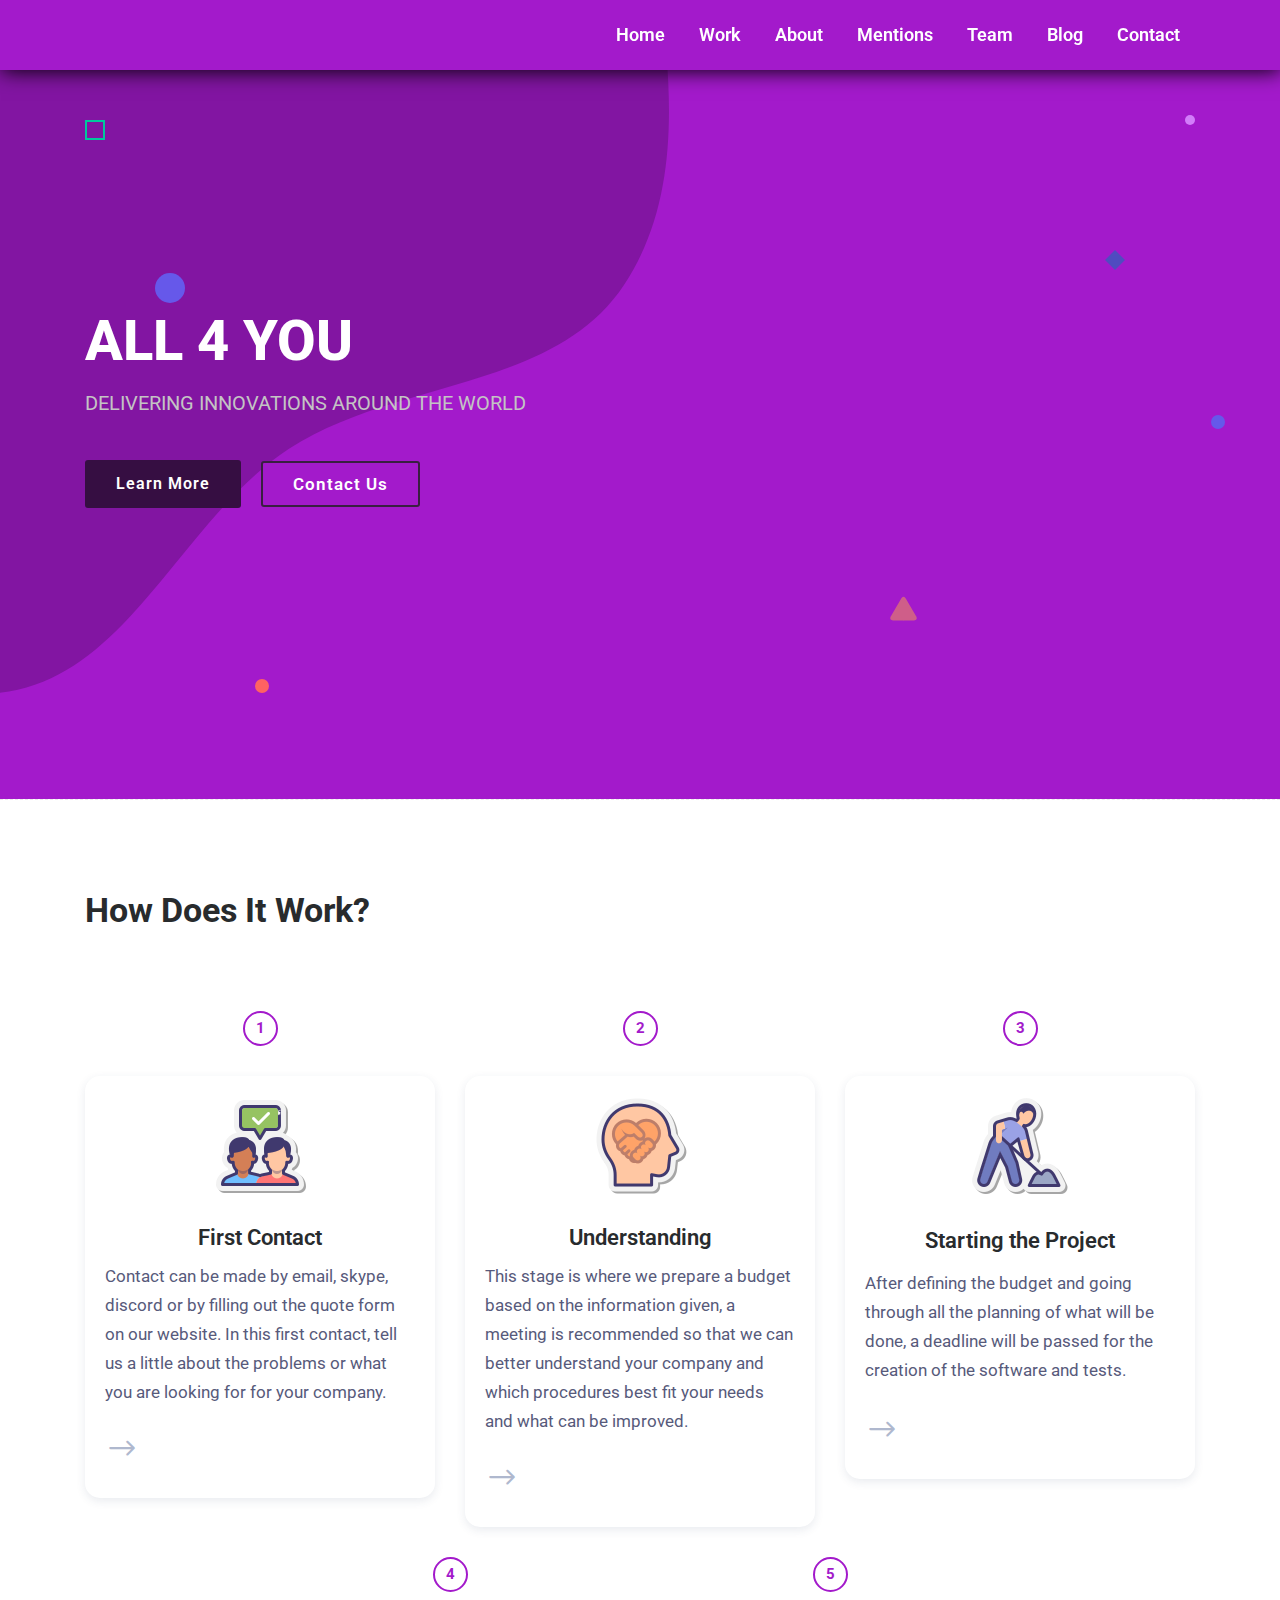
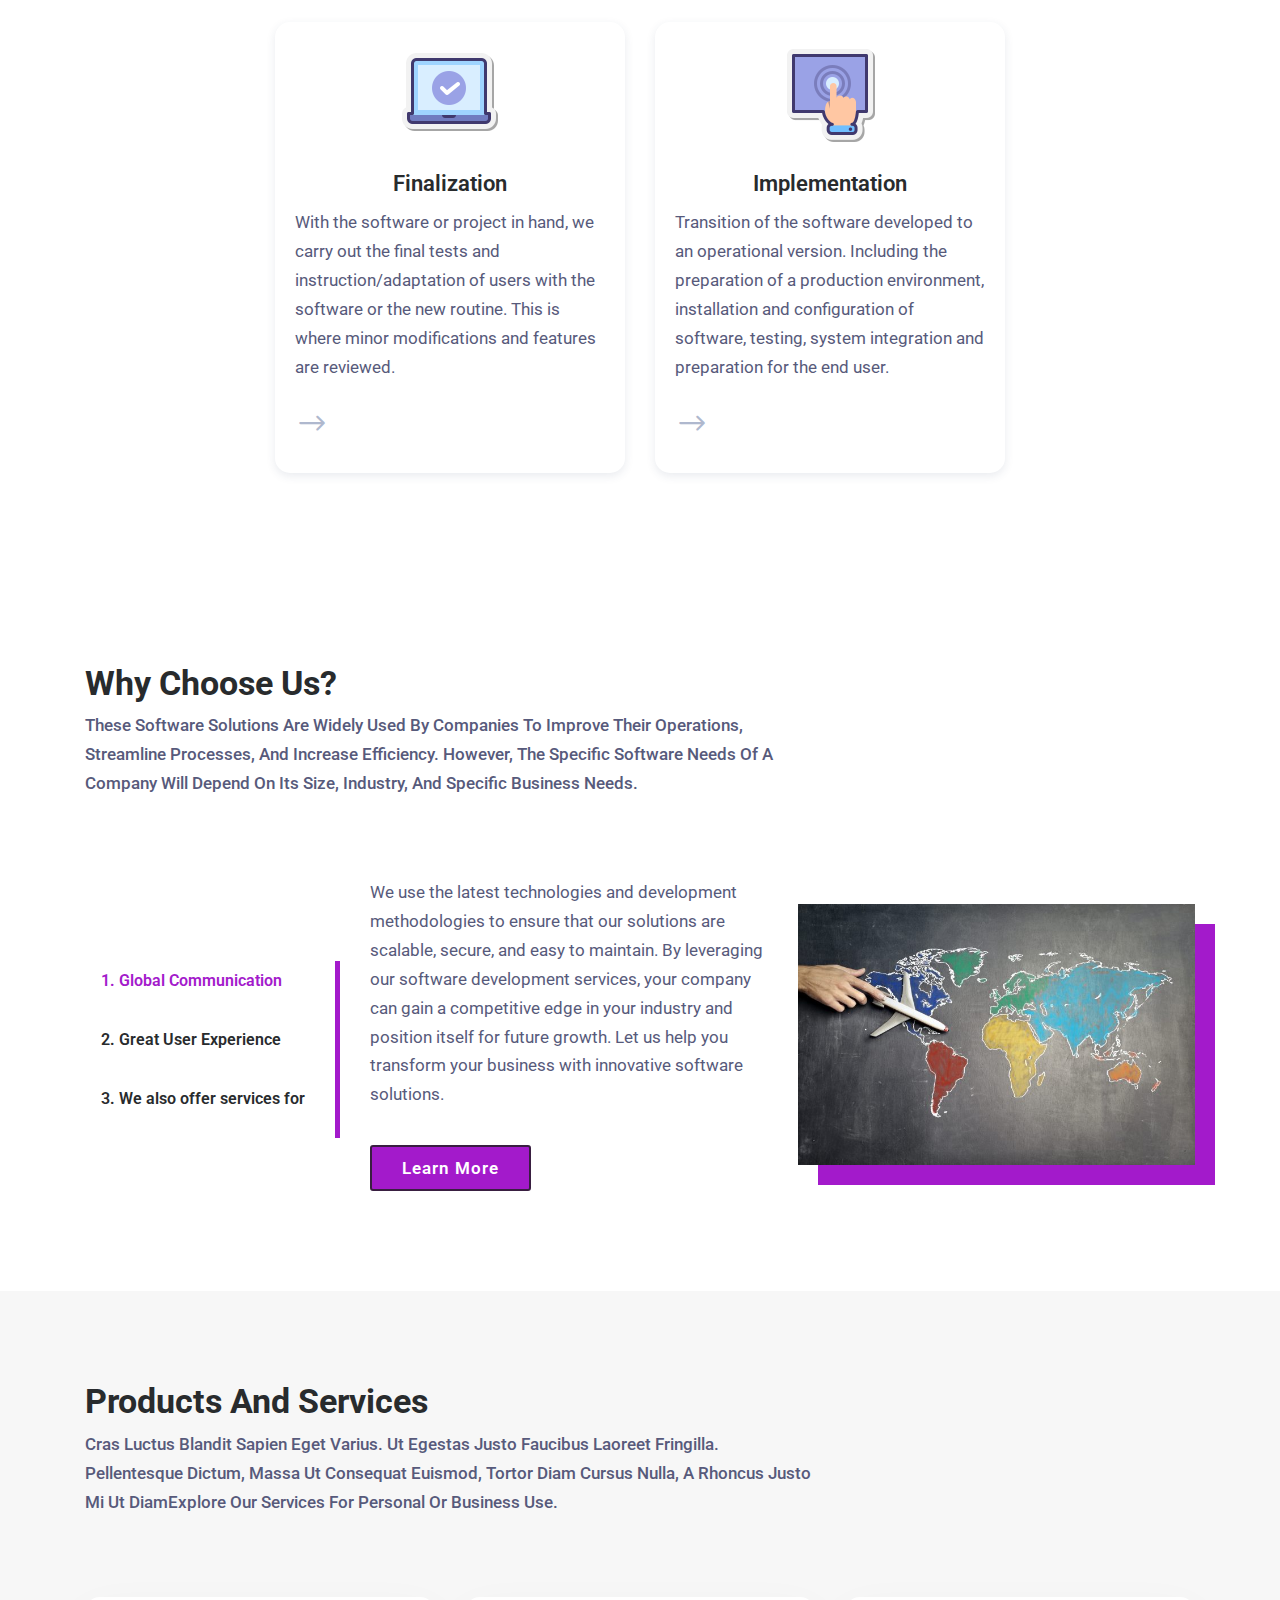
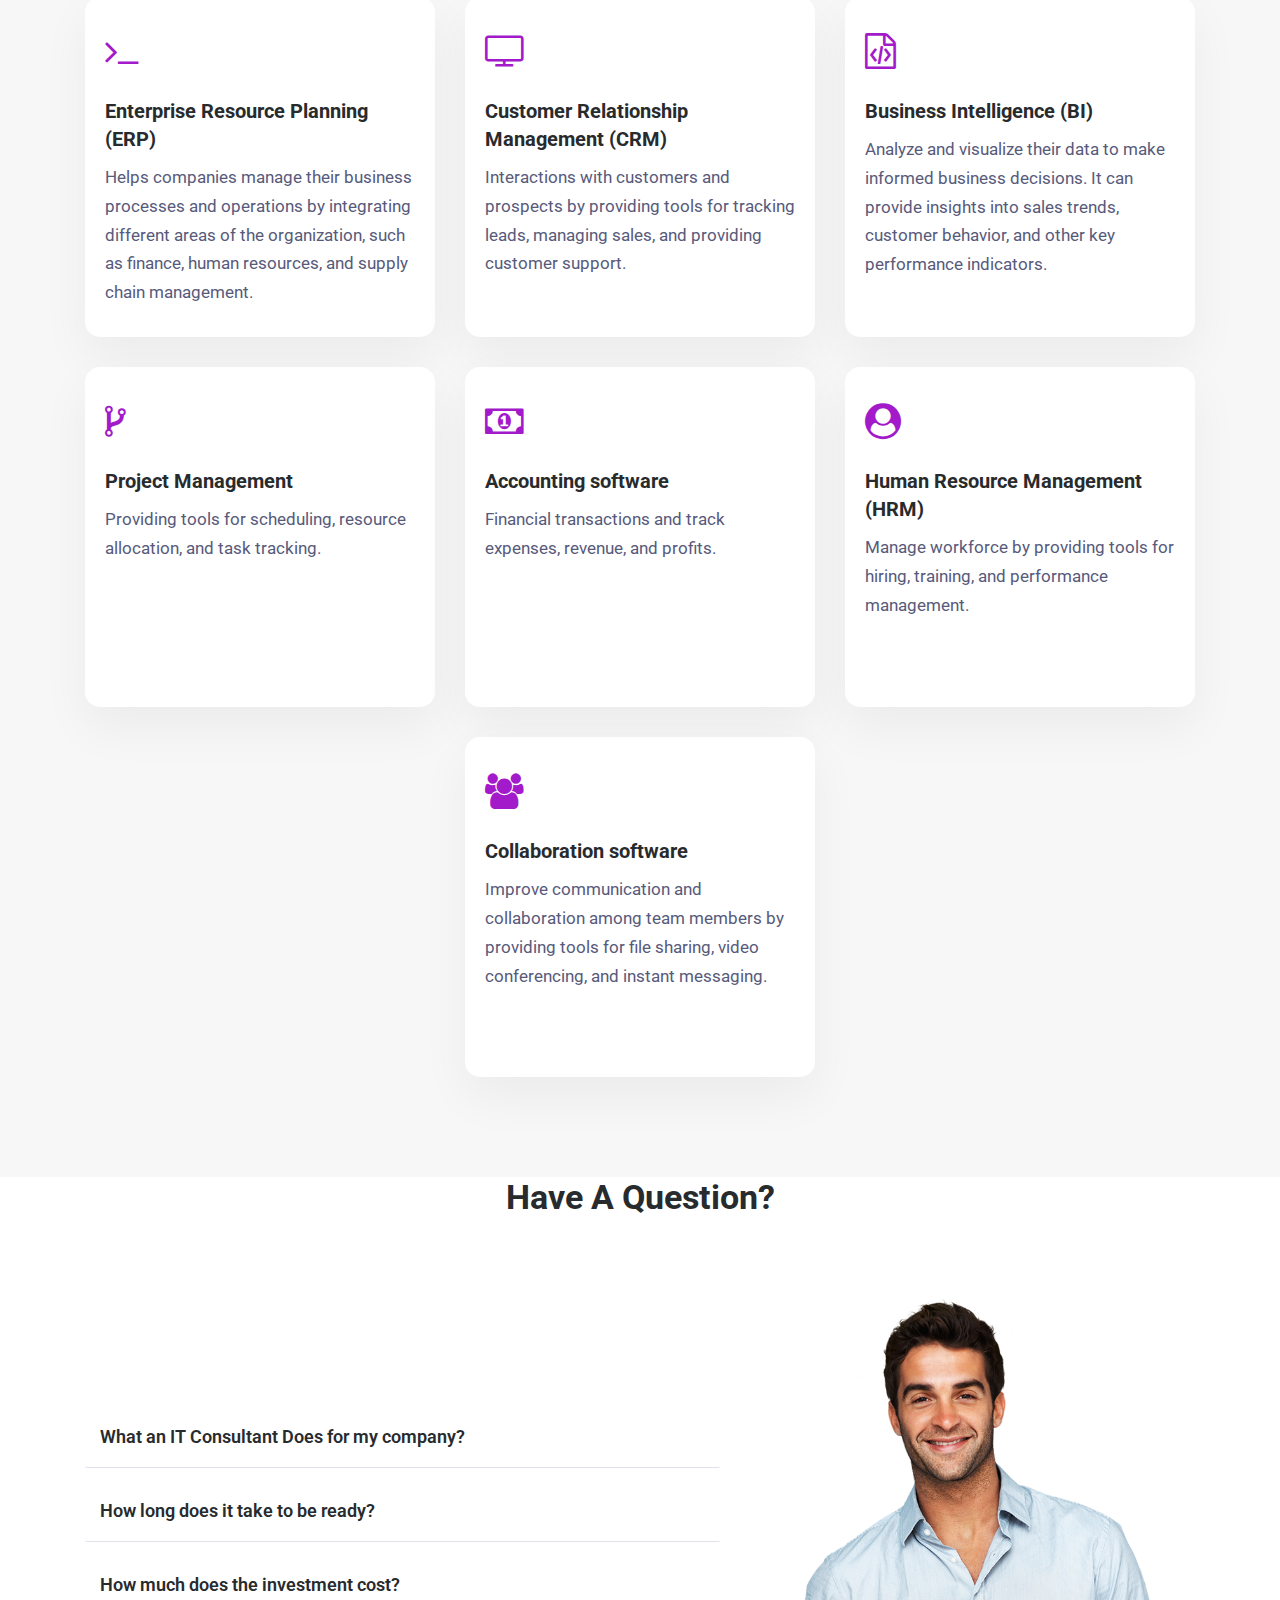
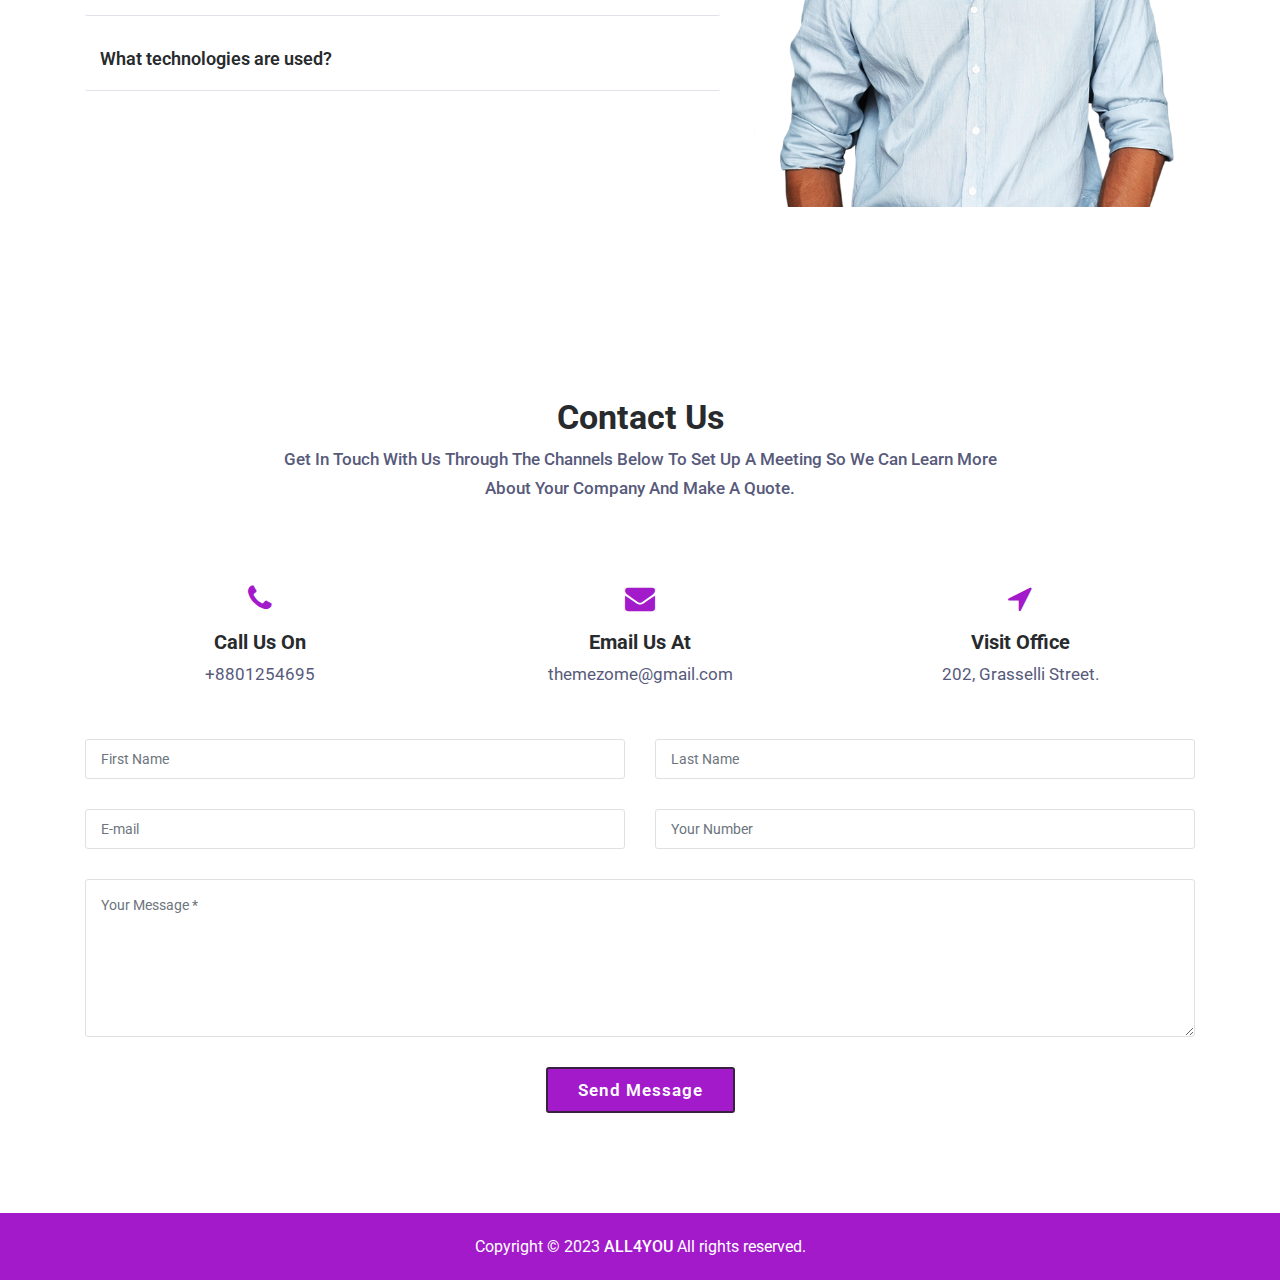
==== index.html @ af9ef77c "ajuste de cores" ====
<!DOCTYPE html>
<html lang="en">

<head>
    <meta charset="UTF-8">
    <meta name="description" content="">
    <meta http-equiv="X-UA-Compatible" content="IE=edge">
    <meta name="viewport" content="width=device-width, initial-scale=1, shrink-to-fit=no">


    <!-- fonts -->
    <link rel="preconnect" href="https://fonts.googleapis.com">
    <link rel="preconnect" href="https://fonts.gstatic.com" crossorigin>
    <link href="https://fonts.googleapis.com/css2?family=Roboto:wght@100;300;400;500;700;900&display=swap" rel="stylesheet">

    <!-- Title -->
    <title>ALL 4 YOU - DELIVERING INNOVATIONS AROUND THE WORLD</title>

    <!-- Favicon -->
    <link rel="icon" href="img/core-img/favicon.png">

    <!-- Stylesheet -->
    <link rel="stylesheet" href="style.css">

</head>

<body class="main-version">
    <!-- Preloader -->
    <div id="preloader">
        <div id="ctn-preloader" class="ont-preloader">
            <div class="animation-preloader">
                <div class="spinner"></div>
                <div class="txt-loading">
                    <span data-text-preloader="T" class="letters-loading">
                        T
                    </span>
                    <span data-text-preloader="O" class="letters-loading">
                        O
                    </span>
                    <span data-text-preloader="R" class="letters-loading">
                        R
                    </span>
                    <span data-text-preloader="N" class="letters-loading">
                        N
                    </span>
                    <span data-text-preloader="I" class="letters-loading">
                        I
                    </span>
                </div>
                <p class="text-center">Loading</p>
            </div>

            <div class="loader">
                <div class="row">
                    <div class="col-3 loader-section section-left">
                        <div class="bg"></div>
                    </div>
                    <div class="col-3 loader-section section-left">
                        <div class="bg"></div>
                    </div>
                    <div class="col-3 loader-section section-right">
                        <div class="bg"></div>
                    </div>
                    <div class="col-3 loader-section section-right">
                        <div class="bg"></div>
                    </div>
                </div>
            </div>
        </div>
    </div>
    <!--Preloader-->

    <!-- Header Area Start -->
    <header class="header-area new-version-2">
        <div class="classy-nav-container breakpoint-off">
            <div class="container">
                <!-- Classy Menu -->
                <nav class="classy-navbar justify-content-between" id="onitaNav">

                    <!-- Logo -->
                    <a class="nav-brand" href="./index.html"><img src="img/core-img/" alt=""></a>

                    <!-- Navbar Toggler -->
                    <div class="classy-navbar-toggler">
                        <span class="navbarToggler"><span></span><span></span><span></span></span>
                    </div>

                    <!-- Menu -->
                    <div class="classy-menu">
                        <!-- Menu Close Button -->
                        <div class="classycloseIcon">
                            <div class="cross-wrap"><span class="top"></span><span class="bottom"></span></div>
                        </div>
                        <!-- Nav Start -->
                        <div class="classynav">
                            <ul id="nav">
                                <li><a href="#home">Home</a></li>
                                <li><a href="#work">Work</a></li>
                                <li><a href="#about">About</a></li>
                                <li><a href="#mention">Mentions</a></li>
                                <li><a href="#team">Team</a></li>
                                <li><a href="#blog">Blog</a></li>
                                <li><a href="#contact">Contact</a></li>
                            </ul>
                        </div>
                        <!-- Nav End -->
                    </div>
                </nav>
            </div>
        </div>
    </header>
    <!-- Header Area End -->

    <!-- Welcome Area Start -->
    <section class="welcome-area new-version" id="home">
        <div class="welcome-animation">
            <div class="square-shape"></div>
            <div class="bubble wb-two d-none d-md-block"></div>
            <div class="bubble b_three"></div>
            <div class="bubble b_four d-none d-sm-block"></div>
            <div class="square-shape1 d-none d-sm-block"></div>
            <div class="bubble b_six d-none d-sm-block"></div>
            <div class="triangle-shape2 d-none d-sm-block"></div>
        </div>
        <div class="container h-100">
            <div class="row h-100 align-items-center">
                <!-- Welcome Text -->
                <div class="col-md-6">
                    <div class="welcome-text-new-2">
                        <h2 data-animation="fadeInDown" data-delay="900ms">ALL 4 YOU</h2>
                        <p data-animation="fadeInDown" data-delay="400ms">DELIVERING INNOVATIONS AROUND THE WORLD</p>
                        <div class="hero-btn-group mt-30" data-animation="fadeInDown" data-delay="90ms">
                            <a href="#" class="slide-vertical btn onita-btn-2 mr-3 mb-3" data-splitting>Learn More</a>
                            <a href="#" class="slide-vertical btn onita-btn mb-3" data-splitting>Contact Us</a>
                        </div>
                    </div>
                </div>

                <div class="col-md-6">
                    <div class="welcome-image new-version-2 text-center">
                        <img src="img/bg-img/w-1.png" alt="">
                    </div>
                </div>
            </div>
        </div>
    </section>
    <!-- Welcome Area End -->

    <!-- How does it Work? -->
    <section class="our-work-area section-padding-90-70" id="work">
        <div class="container">
            <div class="row">
                <div class="col-lg-8">
                    <!-- Heading Title -->
                    <div class="heading-title">
                        <h2>How does it work?</h2>
                    </div>
                </div>
            </div>

            <div class="row justify-content-center">
                <!-- Single Work Area -->
                <div class="col-md-6 col-lg-4">
                    <div class="single-work-area mb-30">
                        <div class="number">1</div>
                        <div class="border-line"></div>
                        <div class="single-feature-area mt-30">
                            <!-- Icon -->
                            <div class="about-icon">
                                <img src="img/bg-img/first-contact.png" alt="">
                            </div>
                            <h4><a href="#">First Contact</a></h4>
                            <p class="mb-0">Contact can be made by email, skype, discord or by filling out the quote form on our website. In this first contact,
                            tell us a little about the problems or what you are looking for for your company.</p>
                            <div class="derection-icon">
                                <a href="#"><i class="arrow_right"></i></a>
                            </div>
                        </div>
                    </div>
                </div>

                <!-- Single Work Area -->
                <div class="col-md-6 col-lg-4">
                    <div class="single-work-area mb-30">
                        <div class="number">2</div>
                        <div class="border-line"></div>
                        <div class="single-feature-area mt-30">
                            <!-- Icon -->
                            <div class="about-icon">
                                <img src="img/bg-img/understanding.png" alt="">
                            </div>
                            <h4><a href="#">Understanding</a></h4>
                            <p class="mb-0">This stage is where we prepare a budget based on the information given, a meeting is recommended so that we can better
                            understand your company and which procedures best fit your needs and what can be improved.</p>
                            <div class="derection-icon">
                                <a href="#"><i class="arrow_right"></i></a>
                            </div>
                        </div>
                    </div>
                </div>

                <!-- Single Work Area -->
                <div class="col-md-6 col-lg-4">
                    <div class="single-work-area mb-30">
                        <div class="number">3</div>
                        <div class="border-line"></div>
                        <div class="single-feature-area mt-30">
                            <!-- Icon -->
                            <div class="about-icon">
                                <img src="img/bg-img/start-project.png" alt="">
                            </div>
                            <h4><a href="#">Starting the Project</a></h4>
                            <p class="mb-0">After defining the budget and going through all the planning of what will be done, a deadline will be passed for the
                            creation of the software and tests.</p>
                            <div class="derection-icon">
                                <a href="#"><i class="arrow_right"></i></a>
                            </div>
                        </div>
                    </div>
                </div>
                <!-- Single Work Area -->
                <div class="col-md-6 col-lg-4">
                    <div class="single-work-area mb-30">
                        <div class="number">4</div>
                        <div class="border-line"></div>
                        <div class="single-feature-area mt-30">
                            <!-- Icon -->
                            <div class="about-icon">
                                <img src="img/bg-img/finalization.png" alt="">
                            </div>
                            <h4><a href="#">Finalization</a></h4>
                            <p class="mb-0">With the software or project in hand, we carry out the final tests and instruction/adaptation of users with the software
                            or the new routine. This is where minor modifications and features are reviewed.</p>
                            <div class="derection-icon">
                                <a href="#"><i class="arrow_right"></i></a>
                            </div>
                        </div>
                    </div>
                </div>
                <!-- Single Work Area -->
                <div class="col-md-6 col-lg-4">
                    <div class="single-work-area mb-30">
                        <div class="number">5</div>
                        <div class="border-line"></div>
                        <div class="single-feature-area mt-30">
                            <!-- Icon -->
                            <div class="about-icon">
                                <img src="img/bg-img/implamentation.png" alt="">
                            </div>
                            <h4><a href="#">Implementation</a></h4>
                            <p class="mb-0">Transition of the software developed to an operational version. Including the preparation of a production environment,
                            installation and configuration of software, testing, system integration and preparation for the end user.</p>
                            <div class="derection-icon">
                                <a href="#"><i class="arrow_right"></i></a>
                            </div>
                        </div>
                    </div>
                </div>
            </div>
        </div>
    </section>
    <!--How does it work End -->

    <!-- Why choose Us -->
    <section class="we-grow-brand-area section-padding-90-50" id="mention">
        <div class="container">
            <div class="row">
                <div class="col-lg-8">
                    <!-- Heading Title -->
                    <div class="heading-title">
                        <h2>Why Choose Us?</h2>
                        <p>
                            These software solutions are widely used by companies to improve their operations, streamline
                            processes, and increase
                            efficiency. However, the specific software needs of a company will depend on its size, industry, and
                            specific business
                            needs.
                        </p>
                    </div>
                </div>
            </div>

            <div class="row align-items-center">
                <div class="col-lg-3">
                    <div class="tab-heading-area mb-50">
                        <h4 class="mb-30"></h4>
                        <!-- Nav Nav-tabs -->
                        <ul class="nav nav-tabs mb-10" id="myTab" role="tablist">
                            <li class="nav-item">
                                <a class="nav-link active mb-20" id="Wallet-tab" data-toggle="tab" href="#step-one" role="tab" aria-controls="step-one" aria-expanded="true">1. Global Communication</a>
                            </li>
                            <!-- Nav Item -->
                            <li class="nav-item"> 
                                <a class="nav-link mb-20" id="coin-tab" data-toggle="tab" href="#step-two" role="tab" aria-controls="step-two" aria-expanded="true">2. Great User Experience</a>
                            </li>
                            <!-- Nav Item -->
                            <li class="nav-item">
                                <a class="nav-link mb-20" id="buy-tab" data-toggle="tab" href="#step-three" role="tab" aria-controls="step-three" aria-expanded="true">3. We also offer services for</a>
                            </li>
                        </ul>
                    </div>
                </div>

                <div class="col-lg-9 mb-50">
                    <!-- Tab Content -->
                    <div class="tab-content" id="myTabContent">
                        <div class="tab-pane fade show active" id="step-one" role="tabpanel" aria-labelledby="Wallet-tab">
                            <!-- Single Tab Content -->
                            <div class="single-tab-content">
                                <div class="row align-items-center">
                                    <div class="col-md-6 mb-50-xs">
                                        <p>We use the latest technologies and development methodologies to ensure that our solutions are scalable, secure, and easy
                                        to maintain. By leveraging our software development services, your company can gain a competitive edge in your industry
                                        and position itself for future growth. Let us help you transform your business with innovative software solutions.</p>
                                        
                                        <a class="btn onita-btn mt-20" href="#">Learn more</a>
                                    </div>

                                    <div class="col-md-6">
                                        <div class="grow-brand-image-area">
                                            <div class="grow-brand-thumb">
                                                <img src="img/bg-img/global-communication.jpg" alt="">
                                            </div>
                                            <div class="bg-overlay-brand"></div>
                                        </div>
                                    </div>
                                </div>
                            </div>
                        </div>

                        <div class="tab-pane fade" id="step-two" role="tabpanel" aria-labelledby="coin-tab">
                            <!-- Single Tab Content -->
                            <div class="single-tab-content">
                                <div class="row align-items-center">
                                    <div class="col-md-6">
                                        <div class="grow-brand-image-area mb-50-xs">
                                            <div class="grow-brand-thumb">
                                                <img src="img/bg-img/user-experience.jpg" alt="">
                                            </div>
                                        </div>
                                    </div>
                                    <div class="col-md-6">
                                        <p>We have a team of experienced developers who can design and build custom software solutions to help your company
                                        streamline processes, increase efficiency, and improve customer engagement.</p>
                                        
                                        <a class="btn onita-btn mt-20" href="#">Learn more</a>
                                    </div>
                                </div>
                            </div>
                        </div>

                        <div class="tab-pane fade" id="step-three" role="tabpanel" aria-labelledby="buy-tab">
                            <!-- Single Tab Content -->
                            <div class="single-tab-content">
                                <div class="row single-tab-row">
                                    <div class="col-md-5">
                                        <!-- Single Service Area -->
                                        <div class="single-grow-area">
                                            <!-- Service Text -->
                                            <div class="single-grow-text-info">
                                                <div class="grow-icon">
                                                    <img src="img/bg-img/firewall-icon.png" alt="">
                                                </div>
                                                <p class="mb-10 mt-20">Firewall services with specialized partnership</p>
                                                
                                            </div>
                                        </div>
                                    </div>

                                    <div class="col-md-5">
                                        <!-- Single Service Area -->
                                        <div class="single-grow-area">
                                            <!-- Service Text -->
                                            <div class="single-grow-text-info">
                                                <div class="grow-icon">
                                                    <img src="img/bg-img/database-icon.png" alt="">
                                                </div>
                                                <p class="mb-10 mt-20">Automated Database BKP</p>
                                               
                                            </div>
                                        </div>
                                    </div>

                                    <div class="col-md-5">
                                        <!-- Single Service Area -->
                                        <div class="single-grow-area">
                                            <!-- Service Text -->
                                            <div class="single-grow-text-info">
                                                <div class="grow-icon">
                                                    <img src="img/bg-img/migration-icon.png" alt="">
                                                </div>
                                                <p class="mb-10 mt-20">Platform Migration</p>                            
                                            </div>
                                        </div>
                                    </div>

                                    <div class="col-md-5">
                                        <!-- Single Service Area -->
                                        <div class="single-grow-area">
                                            <!-- Service Text -->
                                            <div class="single-grow-text-info">
                                                <div class="grow-icon">
                                                    <img src="img/bg-img/fratures-icon.png" alt="">
                                                </div>                                               
                                                <p class="mb-10 mt-20">Adding new features to your software/application</p>
                                                
                                            </div>
                                        </div>
                                    </div>

                                </div>
                            </div>
                        </div>
                    </div>
                </div>
            </div>
        </div>
    </section>
    <!--Why choose Us? End -->

    <!--Products and Services Start -->
    <section class="our-service-area bg-gray section-padding-90-70">
        <div class="container">
            <div class="row">
                <div class="col-lg-8">
                    <!-- Heading Title -->
                    <div class="heading-title">
                        <h2>Products and services</h2>
                        <p>Cras luctus blandit sapien eget varius. Ut egestas justo faucibus laoreet fringilla. Pellentesque dictum, massa ut consequat euismod, tortor diam cursus nulla, a rhoncus justo mi ut diamExplore our services for personal or business use.</p>
                    </div>
                </div>
            </div>

            <div class="row justify-content-center">
                <div class="col-md-6 col-lg-4">
                    <!-- Single Service Area -->
                    <div class="single-service-area mb-30">
                        <!-- Hover Bg Image -->
                        <div class="service-bg-thumb bg-overlay-3 bg-img" style="background-image: url(img/bg-img/enterprise.jpg);"></div>
                        <!-- Service Text -->
                        <div class="single-service-text-info">
                            <div class="service-icon">
                                <i class="fa fa-terminal" aria-hidden="true"></i>
                            </div>
                            <h5>Enterprise Resource Planning (ERP)</h5>
                            <p class="mb-0">Helps companies manage their business processes and operations by integrating different
                            areas of the organization, such
                            as finance, human resources, and supply chain management.</p>
                        </div>
                    </div>
                </div>

                <div class="col-md-6 col-lg-4">
                    <!-- Single Service Area -->
                    <div class="single-service-area mb-30">
                        <!-- Hover Bg Image -->
                        <div class="service-bg-thumb bg-overlay-3 bg-img" style="background-image: url(img/bg-img/relationship.jpg);"></div>
                        <!-- Service Text -->
                        <div class="single-service-text-info">
                            <div class="service-icon">
                                <i class="fa fa-television" aria-hidden="true"></i>
                            </div>
                            <h5>Customer Relationship Management (CRM)</h5>
                            <p class="mb-0">
                                Interactions with customers and prospects by providing tools for tracking leads,
                                managing sales, and providing customer
                                support.
                            </p>
                        </div>
                    </div>
                </div>

                <div class="col-md-6 col-lg-4">
                    <!-- Single Service Area -->
                    <div class="single-service-area mb-30">
                        <!-- Hover Bg Image -->
                        <div class="service-bg-thumb bg-overlay-3 bg-img" style="background-image: url(img/bg-img/business.jpg);"></div>
                        <!-- Service Text -->
                        <div class="single-service-text-info">
                            <div class="service-icon">
                                <i class="fa fa-file-code-o" aria-hidden="true"></i>
                            </div>
                            <h5>Business Intelligence (BI)</h5>
                            <p class="mb-0">
                                Analyze and visualize their data to make informed business decisions. It can provide
                                insights into sales trends,
                                customer behavior, and other key performance indicators.
                            </p>
                        </div>
                    </div>
                </div>

                <div class="col-md-6 col-lg-4">
                    <!-- Single Service Area -->
                    <div class="single-service-area mb-30">
                        <!-- Hover Bg Image -->
                        <div class="service-bg-thumb bg-overlay-3 bg-img" style="background-image: url(img/bg-img/management.jpg);"></div>
                        <!-- Service Text -->
                        <div class="single-service-text-info">
                            <div class="service-icon">
                                <i class="fa fa-code-fork" aria-hidden="true"></i>
                            </div>
                            <h5>Project Management</h5>
                            <p class="mb-0">Providing tools for scheduling, resource allocation, and task tracking.</p>
                        </div>
                    </div>
                </div>

                <div class="col-md-6 col-lg-4">
                    <!-- Single Service Area -->
                    <div class="single-service-area mb-30">
                        <!-- Hover Bg Image -->
                        <div class="service-bg-thumb bg-overlay-3 bg-img" style="background-image: url(img/bg-img/software.jpg);"></div>
                        <!-- Service Text -->
                        <div class="single-service-text-info">
                            <div class="service-icon">
                                <i class="fa fa-money" aria-hidden="true"></i>
                            </div>
                            <h5>Accounting software</h5>
                            <p class="mb-0">
                                Financial transactions and track expenses, revenue, and profits.
                            </p>
                        </div>
                    </div>
                </div>

                <div class="col-md-6 col-lg-4">
                    <!-- Single Service Area -->
                    <div class="single-service-area mb-30">
                        <!-- Hover Bg Image -->
                        <div class="service-bg-thumb bg-overlay-3 bg-img" style="background-image: url(img/bg-img/resource.jpg);"></div>
                        <!-- Service Text -->
                        <div class="single-service-text-info">
                            <div class="service-icon">
                                <i class="fa fa-user-circle" aria-hidden="true"></i>
                            </div>
                            <h5>Human Resource Management (HRM)</h5>
                            <p class="mb-0">
                                Manage workforce by providing tools for hiring, training, and performance management.
                            </p>
                        </div>
                    </div>
                </div>
                <div class="col-md-6 col-lg-4">
                    <!-- Single Service Area -->
                    <div class="single-service-area mb-30">
                        <!-- Hover Bg Image -->
                        <div class="service-bg-thumb bg-overlay-3 bg-img" style="background-image: url(img/bg-img/collaboration-software.jpg);"></div>
                        <!-- Service Text -->
                        <div class="single-service-text-info">
                            <div class="service-icon">
                                <i class="fa fa-group" aria-hidden="true"></i>
                            </div>
                            <h5>Collaboration software</h5>
                            <p class="mb-0">
                                Improve communication and collaboration among team members by providing tools for file
                                sharing, video conferencing, and
                                instant messaging.
                            </p>
                        </div>
                    </div>
                </div>
            </div>
        </div>
    </section>
    <!-- Products and Services End -->

    <!-- Have Any question area Start -->
    <section class="have-any-question-area section-padding-0-50">
        <div class="container">
            <div class="row justify-content-center">
                <div class="col-lg-8">
                    <!-- Heading Title -->
                    <div class="heading-title text-center">
                        <h2>Have a question?</h2>
                    </div>
                </div>
            </div>

            <div class="row align-items-center">
                <div class="col-md-7">
                    <div class="any-question-area mb-50">
                        <div class="accordion" id="crypto-accordion-1" role="tablist">
                            <div class="accordion-item  panel">
                                <div class="accordion-heading" role="tab" id="crypto-accordion-heading-1">
                                    <h4 class="accordion-title">
                                        <a class="collapsed" data-toggle="collapse" data-parent="#crypto-accordion-1" href="#crypto-accordion-panel-1" aria-expanded="false" aria-controls="crypto-accordion-panel-1">
                                            What an IT Consultant Does
                                            for my company?
                                        </a>
                                    </h4>
                                </div>
                                <div id="crypto-accordion-panel-1" class="accordion-collapse collapse" role="tabpanel" aria-labelledby="crypto-accordion-heading-1" aria-expanded="false">
                                    <div class="accordion-content">
                                        <p>
                                            An IT consultant is a professional who provides expert advice to companies on how to optimize their information
                                            technology systems and infrastructure. They have specialized knowledge and expertise in various areas of IT, including
                                            software development, cybersecurity, cloud computing, and data analytics. IT consultants work closely with their clients
                                            to assess their IT needs, identify areas for improvement, and recommend solutions that align with their business goals
                                            and budget. They may also provide ongoing support and maintenance to ensure that the IT systems are functioning properly
                                            and meeting the company's needs. Overall, the role of an IT consultant is to help companies leverage technology to
                                            improve their operations, increase efficiency, and gain a competitive edge in their industry.
                                        </p>
                                    </div>
                                </div>
                            </div>
                            <div class="accordion-item panel">
                                <div class="accordion-heading" role="tab" id="crypto-accordion-heading-2">
                                    <h4 class="accordion-title">
                                        <a class="collapsed" data-toggle="collapse" data-parent="#crypto-accordion-1" href="#crypto-accordion-collapse-2" aria-expanded="false" aria-controls="crypto-accordion-collapse-2">
                                            How long does it take to be ready?
                                        </a>
                                    </h4>
                                </div>
                                <div id="crypto-accordion-collapse-2" class="accordion-collapse collapse" role="tabpanel" aria-labelledby="crypto-accordion-heading-2" aria-expanded="false">
                                    <div class="accordion-content">
                                        <p>
                                            Our Software solutions can take from days to months to deliver, it's going to depend heavily on the type of project and
                                             scope and availability of resources, please get in touch for an estimation on delivery time.
                                        </p>
                                    </div>
                                </div>
                            </div>
                            <div class="accordion-item panel active">
                                <div class="accordion-heading" role="tab" id="crypto-accordion-heading-3">
                                    <h4 class="accordion-title">
                                        <a class="" data-toggle="collapse" data-parent="#crypto-accordion-1" href="#crypto-accordion-collapse-3" aria-expanded="true" aria-controls="crypto-accordion-collapse-3">
                                            How much does the investment cost?
                                        </a>
                                    </h4>
                                </div>
                                <div id="crypto-accordion-collapse-3" class="accordion-collapse collapse in" role="tabpanel" aria-labelledby="crypto-accordion-heading-3" aria-expanded="true" >
                                    <div class="accordion-content">
                                        <p>
                                            Since each software project is unique, we price each project based on its complexity, scope, and delivery date
                                            requirements. Please contact us for a personalized assessment of your project.
                                        </p>
                                    </div>
                                </div>
                            </div>
                            <div class="accordion-item panel active">
                                <div class="accordion-heading" role="tab" id="crypto-accordion-heading-4">
                                    <h4 class="accordion-title">
                                        <a class="" data-toggle="collapse" data-parent="#crypto-accordion-1" href="#crypto-accordion-collapse-4" aria-expanded="true" aria-controls="crypto-accordion-collapse-4">
                                            What technologies are used?
                                        </a>
                                    </h4>
                                </div>
                                <div id="crypto-accordion-collapse-4" class="accordion-collapse collapse in" role="tabpanel" aria-labelledby="crypto-accordion-heading-4" aria-expanded="true" >
                                    <div class="accordion-content">
                                        <p>
                                            We have experience with several front-end and back-end technologies, including but not limited to .NET, Xamarin,
                                            TypeScript, Python, SQLServer, MySQL, Oracle, Angular and React. Our team of experts is always learning and expanding
                                            their knowledge to stay up-to-date with the latest technologies and trends in the industry.
                                        </p>
                                    </div>
                                </div>
                            </div>
                        </div>
                    </div>
                </div>

                <div class="col-md-5">
                    <div class="thumb mb-50">
                        <img src="img/bg-img/5.png" alt="">
                    </div>
                </div>
            </div>
        </div>
    </section>
    <!-- Have Any question area End -->

    <!-- Contact Area Start -->
    <section class="contact-our-area section-padding-90" id="contact">
        <div class="container">
            <div class="row justify-content-center">
                <div class="col-lg-8">
                    <!-- Heading Title -->
                    <div class="heading-title text-center">
                        <h2>Contact Us</h2>
                        <p>Get in touch with us through the channels below to set up a meeting so we can learn more about your company and make a
                        quote.</p>
                    </div>
                </div>
            </div>

            <div class="row">
                <div class="col-md-4">
                    <div class="contact-information">
                        <!-- Single Contact Info -->
                        <div class="single-contact-info text-center mb-50">
                            <div class="icon">
                                <i class="fa fa-phone"></i>
                            </div>
                            <h5 class="mb-1">Call Us On</h5>
                            <p class="mb-0">+8801254695</p>
                        </div>
                    </div>
                </div>

                <div class="col-md-4">
                    <div class="contact-information">
                        <!-- Single Contact Info -->
                        <div class="single-contact-info text-center mb-50">
                            <div class="icon">
                                <i class="fa fa-envelope"></i>
                            </div>
                            <h5 class="mb-1">Email Us At</h5>
                            <p class="mb-0">themezome@gmail.com</p>
                        </div>
                    </div>
                </div>

                <div class="col-md-4">
                    <div class="contact-information">
                        <!-- Single Contact Info -->
                        <div class="single-contact-info text-center mb-50">
                            <div class="icon">
                                <i class="fa fa-location-arrow"></i>
                            </div>
                            <h5 class="mb-1">Visit Office</h5>
                            <p class="mb-0">202, Grasselli Street.</p>
                        </div>
                    </div>
                </div>

                <div class="col-12">
                    <!-- Contact Form -->
                    <div class="contact_from_area clearfix">
                        <div class="contact_form">
                            <form action="mail.php" method="post" id="main_contact_form">
                                <div class="contact_input_area">
                                    <div id="success_fail_info"></div>
                                    <div class="row">
                                        <!-- Form Group -->
                                        <div class="col-12 col-lg-6">
                                            <div class="form-group">
                                                <input type="text" class="form-control mb-30" name="name" id="name" placeholder="First Name" required>
                                            </div>
                                        </div>
                                        <!-- Form Group -->
                                        <div class="col-12 col-lg-6">
                                            <div class="form-group">
                                                <input type="text" class="form-control mb-30" name="name" id="name-2" placeholder="Last Name" required>
                                            </div>
                                        </div>
                                        <!-- Form Group -->
                                        <div class="col-12 col-lg-6">
                                            <div class="form-group">
                                                <input type="email" class="form-control mb-30" name="email" id="email" placeholder="E-mail" required>
                                            </div>
                                        </div>
                                        <!-- Form Group -->
                                        <div class="col-12 col-lg-6">
                                            <div class="form-group">
                                                <input type="text" class="form-control mb-30" name="subject" id="subject" placeholder="Your Number">
                                            </div>
                                        </div>
                                        <!-- Form Group -->
                                        <div class="col-12">
                                            <div class="form-group">
                                                <textarea name="message" class="form-control mb-30" id="message" cols="30" rows="6" placeholder="Your Message *" required></textarea>
                                            </div>
                                        </div>
                                        <!-- Button -->
                                        <div class="col-12 text-center">
                                            <button type="submit" class="btn onita-btn">Send Message</button>
                                        </div>
                                    </div>
                                </div>
                            </form>
                        </div>
                    </div>
                </div>
            </div>
        </div>
    </section>
    <!-- Contact Area End -->

    <!-- Footer Area Start -->
    <footer class="footer-area">
        <!-- Copywrite Area -->
        <div class="container">
            <div class="row">
                <div class="col-12">
                    <div class="copywrite-content text-center">
                        <!-- <div class="footer-social">
                            <ul class="list-unstyled">
                                <li><a href="javascript:void(0);"><i class="fa fa-facebook" aria-hidden="true"></i></a></li>
                                <li><a class="wow fadeInDown" href="javascript:void(0);"><i class="fa fa-twitter" aria-hidden="true"></i></a></li>
                                <li><a href="javascript:void(0);"><i class="fa fa-google-plus" aria-hidden="true"></i></a></li>
                                <li><a class="wow fadeInDown" href="javascript:void(0);"><i class="fa fa-linkedin" aria-hidden="true"></i></a></li>
                                <li><a href="javascript:void(0);"><i class="fa fa-instagram" aria-hidden="true"></i></a></li>
                                <li><a href="javascript:void(0);"><i class="fa fa-envelope-o" aria-hidden="true"></i></a></li>
                            </ul>
                        </div> -->
                        <!-- Copywrite Text -->
                        <div class="copywrite-text">
                            <p>Copyright © 2023 <a href="#">ALL4YOU</a> All rights reserved.</p>
                        </div>
                    </div>
                </div>
            </div>
        </div>
    </footer>
    <!-- Footer Area End -->

    <!-- **** All JS Files ***** -->
    <!-- jQuery 2.2.4 -->
    <script src="js/jquery.min.js"></script>
    <!-- Popper -->
    <script src="js/popper.min.js"></script>
    <!-- Bootstrap -->
    <script src="js/bootstrap.min.js"></script>
    <!-- All Plugins -->
    <script src="js/bundle.js"></script>
    <script src="js/default-assets/plugins.js"></script>
    <script src="js/default-assets/particles.js"></script>
    <script src="js/default-assets/app-3.js"></script>

    <!-- Active -->
    <script src="js/default-assets/active.js"></script>

</body>

</html>
---- style.css ----
/* ----------------------------------------------------------
[Master Stylesheet]

Template Name: Onita - One Page Responsive Bootstrap 4 Template
Template Author: Theme-zome
Version: 1.0.0

[Table of Contents]
    
    * Google Fonts
    * Include Third Party CSS Library
        + Bootstrap CSS
        + Animate CSS
        + Barfilar CSS
        + Animate Headline CSS
        + Owl Carousel CSS
        + Magnific Popup CSS
        + Font Awesome CSS
        + Material Icon CSS
    * Template Mixins
        + Flex
        + Miscellaneous
    * Template Responsive
    * Template Variables
    * Core Styles
        + Reboot CSS
        + Shortcodes CSS
    * Components
            + Reboot
            + Spacing
            + Preloader
            + Scrool
            + Heading
            + Buttons
            + Header
            + Hero
            + About
            + Service
            + Counter
            + Breadcrumb
            + Blog
            + Clint
            + Cta
            + Price
            + Offer
            + Gallery
            + Sponsor
            + Team
            + Footer
            + Grow
            + Price
            + Price
            + ColorPicker
            + Purple
            + Green
            + Orange
            + Yellow
            + De-orange
            + Red
            + Cyan
            + Teal
            + Pink
            + Preview
            + Service
            
----------------------------------------------------------
[font-family]

'Source Sans Pro',  sans-serif;


--------------------------------------------------- */

/* Import Fonts & All CSS */
@import url("https://fonts.googleapis.com/css?family=Source+Sans+Pro:300,400,600,700,900&display=swap");
@import url(css/bootstrap.min.css);
@import url(css/animate.css);
@import url(css/default-assets/classy-nav.css);
@import url(css/default-assets/animated-headline.css);
@import url(css/default-assets/spliting.css);
@import url(css/owl.carousel.min.css);
@import url(css/magnific-popup.css);
@import url(css/font-awesome.min.css);
@import url(css/material-design-iconic-font.min.css);
@import url(css/style.css);

/* :: Reboot CSS */
* {
    margin: 0;
    padding: 0;
    font-family: 'Roboto', sans-serif;
}

body {
    font-weight: 500;
    font-size: 16px;
    background-image: url(img/bg-img/bg.png);
    background-repeat: no-repeat;
    background-position: center center;
    background-size: cover;
}

h1,
h2,
h3,
h4,
h5,
h6 {

    color: #282b2d;
    line-height: 1.4;
    font-weight: 700;
}

a,
a:active,
a:focus,
a:hover {
    color: #282b2d;
    text-decoration: none;
    -webkit-transition-duration: 500ms;
    -o-transition-duration: 500ms;
    transition-duration: 500ms;
    outline: none;
    font-weight: 500;
}

li {
    list-style: none;
}

p {
    line-height: 1.7;
    color: #575a7b;
    font-size: 17px;
    font-weight: 400;
}

img {
    max-width: 100%;
    height: auto;
}

ul {
    margin: 0;
    padding: 0;
}

ul li {
    margin: 0;
    padding: 0;
}

.bg-overlay-7 {
    position: relative;
    z-index: 1;
}

.bg-overlay-7::after {
    position: absolute;
    content: "";
    height: 100%;
    width: 100%;
    top: 0;
    left: 0;
    z-index: -1;
    background-color: rgba(0, 0, 0, 0.6);
}

.bg-overlay-3 {
    position: relative;
    z-index: 1;
}

.bg-overlay-3::after {
    position: absolute;
    content: "";
    height: 100%;
    width: 100%;
    top: 0;
    left: 0;
    z-index: -1;
    background-color: rgba(17, 17, 17, 0.8);
}

.bg-overlay-2 {
    position: relative;
    z-index: 1;
}

.bg-overlay-2::after {
    position: absolute;
    content: "";
    height: 100%;
    width: 100%;
    top: 0;
    left: 0;
    z-index: -1;
    background-color: rgba(11, 21, 32, 0.7);
}

.bg-gradient-overlay-2 {
    position: relative;
    z-index: 1;
}

.bg-gradient-overlay-2::after {
    border-radius: 10px;
    content: "";
    position: absolute;
    width: 100%;
    height: 100%;
    top: 0;
    left: 0;
    z-index: -1;
    background: rgba(0, 0, 0, 0.6);
    background: -webkit-gradient(
        linear,
        left bottom,
        left top,
        from(rgba(0, 0, 0, 0.8)),
        color-stop(30%, rgba(0, 0, 0, 0.5)),
        to(rgba(0, 0, 0, 0))
    );
    background: -webkit-linear-gradient(
        bottom,
        rgba(0, 0, 0, 0.8) 0%,
        rgba(0, 0, 0, 0.5) 30%,
        rgba(0, 0, 0, 0) 100%
    );
    background: -o-linear-gradient(
        bottom,
        rgba(0, 0, 0, 0.8) 0%,
        rgba(0, 0, 0, 0.5) 30%,
        rgba(0, 0, 0, 0) 100%
    );
    background: linear-gradient(
        to top,
        rgba(0, 0, 0, 0.8) 0%,
        rgba(0, 0, 0, 0.5) 30%,
        rgba(0, 0, 0, 0) 100%
    );
}

.bg-img {
    background-position: center center !important;
    background-size: cover !important;
    background-repeat: no-repeat !important;
}

.jarallax {
    position: relative;
    z-index: 0;
}

.jarallax > .jarallax-img {
    position: absolute;
    object-fit: cover;
    font-family: "object-fit: cover";
    top: 0;
    left: 0;
    width: 100%;
    height: 100%;
    z-index: -1;
}

.bg-boxshadow {
    -webkit-box-shadow: 0 5px 20px 9px rgba(0, 0, 0, 0.07);
    box-shadow: 0 5px 20px 9px rgba(0, 0, 0, 0.07);
}

.mfp-image-holder .mfp-close,
.mfp-iframe-holder .mfp-close {
    position: fixed;
    z-index: 100;
    color: #ffffff;
    right: 20px;
    text-align: center;
    padding-right: 0;
    width: 100%;
    top: 20px;
    width: 30px;
    background: #a31acb;
    height: 30px;
    line-height: 30px;
    opacity: 1;
    cursor: pointer;
}

img.mfp-img {
    -webkit-box-shadow: 0 2px 40px 8px rgba(15, 15, 15, 0.15);
    box-shadow: 0 2px 40px 8px rgba(15, 15, 15, 0.15);
}

.mfp-bottom-bar {
    display: none !important;
}

.mfp-bg {
    background-color: #333333;
}

.bg-transparent {
    background-color: transparent !important;
}

.bg-gray {
    background-color: #f7f7f7 !important;
}

.bg-fixed {
    background-size: cover;
    background-repeat: no-repeat;
    background-position: center;
    background-attachment: fixed;
    position: relative;
    overflow: hidden;
}

textarea:focus,
input:focus {
    outline: none;
}

textarea:invalid,
input:invalid,
textarea:required,
input:required {
    box-shadow: none !important;
}

.border {
    border-color: #eee;
}

.mfp-arrow-left::after {
    border-right-color: transparent;
}

.mfp-arrow-left::before {
    border-right-color: #ffffff;
}

.mfp-arrow-right::after {
    border-left-color: transparent;
}

.mfp-arrow-right::before {
    border-left-color: #ffffff;
}

.float-right {
    float: right !important;
}

.height-900 {
    height: 900px !important;
}

.text--primary {
    color: #a31acb !important;
}

.font-16 {
    font-size: 16px;
}

.p-30 {
    padding: 30px;
}

.font-18 {
    font-size: 18px !important;
}

@media only screen and (max-width: 767px) {
    .break-xs-none {
        display: none;
    }
}

.primary-grad {
    background: #11998e;
    background: -webkit-gradient(
        linear,
        left top,
        right top,
        from(#38ef7d),
        to(#11998e)
    );
    background: -o-linear-gradient(left, #38ef7d, #11998e);
    background: linear-gradient(to right, #38ef7d, #11998e);
}

@media only screen and (max-width: 767px) {
    .mb-50-xs {
        margin-bottom: 50px;
    }
}

/* :: Spacing CSS */
.mt-10 {
    margin-top: 10px;
}

.mt-15 {
    margin-top: 15px;
}

.mt-30 {
    margin-top: 30px;
}

.mt-20 {
    margin-top: 20px;
}

.mt-40 {
    margin-top: 40px;
}

.mt-50 {
    margin-top: 50px;
}

.mt-70 {
    margin-top: 70px;
}

.mt-80 {
    margin-top: 80px;
}

.mt-100 {
    margin-top: 100px;
}

.mt-150 {
    margin-top: 150px;
}

.mr-15 {
    margin-right: 15px;
}

.mr-30 {
    margin-right: 30px;
}

.mr-50 {
    margin-right: 50px;
}

.mr-100 {
    margin-right: 100px;
}

.mb-10 {
    margin-bottom: 10px;
}

.mb-15 {
    margin-bottom: 15px;
}

.mb-20 {
    margin-bottom: 20px !important;
}

.mb-30 {
    margin-bottom: 30px;
}

.mb-40 {
    margin-bottom: 40px;
}

.mb-50 {
    margin-bottom: 50px;
}

.mb-60 {
    margin-bottom: 60px;
}

.mb-70 {
    margin-bottom: 70px;
}

.mb-80 {
    margin-bottom: 80px;
}

.mb-100 {
    margin-bottom: 100px;
}

.ml-15 {
    margin-left: 15px;
}

.ml-30 {
    margin-left: 30px;
}

.ml-50 {
    margin-left: 50px;
}

.ml-100 {
    margin-left: 100px;
}

.pt-50 {
    padding-top: 50px !important;
}

.height-900 {
    height: 900px;
}

.section-padding-0-50 {
    padding-top: 0;
    padding-bottom: 50px;
}

.section-padding-80 {
    padding-top: 80px;
    padding-bottom: 80px;
}

.section-padding-0-80 {
    padding-top: 0;
    padding-bottom: 80px;
}

.section-padding-80-0 {
    padding-top: 80px;
    padding-bottom: 0;
}

.section-padding-80-50 {
    padding-top: 80px;
    padding-bottom: 50px;
}

.section-padding-90 {
    padding-top: 90px;
    padding-bottom: 100px;
}

.section-padding-0-85 {
    padding-top: 0;
    padding-bottom: 85px;
}

.section-padding-100-50 {
    padding-top: 100px;
    padding-bottom: 50px;
}

.section-padding-90-60 {
    padding-top: 90px;
    padding-bottom: 60px;
}

.section-padding-0-90 {
    padding-top: 0px;
    padding-bottom: 90px;
}

.section-padding-90-70 {
    padding-top: 90px;
    padding-bottom: 70px;
}

.section-padding-50-60 {
    padding-top: 50px;
    padding-bottom: 60px;
}

.section-padding-0-100 {
    padding-top: 0;
    padding-bottom: 100px;
}

.section-padding-100-0 {
    padding-top: 100px;
    padding-bottom: 0;
}

.section-padding-90-50 {
    padding-top: 90px;
    padding-bottom: 50px;
}

.section-padding-150 {
    padding-top: 150px;
    padding-bottom: 150px;
}

.section-padding-200 {
    padding-top: 200px;
    padding-bottom: 200px;
}

.section-padding-0-70 {
    padding-top: 0;
    padding-bottom: 70px;
}

.font-20 {
    font-size: 20px;
}

.font-22 {
    font-size: 22px;
}

.font-30 {
    font-size: 30px;
}

.font-36 {
    font-size: 36px;
}

.line-height-1 {
    line-height: 1;
}

.bg-gray {
    background-color: #f7f7f7;
}

.height-800 {
    height: 800px;
}

/* :: Preloader CSS */
.ont-preloader {
    -webkit-box-align: center;
    -ms-flex-align: center;
    align-items: center;
    cursor: default;
    display: -webkit-box;
    display: -ms-flexbox;
    display: flex;
    height: 100%;
    -webkit-box-pack: center;
    -ms-flex-pack: center;
    justify-content: center;
    position: fixed;
    left: 0;
    top: 0;
    width: 100%;
    z-index: 9000;
}

.ont-preloader .animation-preloader {
    z-index: 1000;
}

.ont-preloader .animation-preloader .spinner {
    -webkit-animation: spinner 1s infinite linear;
    animation: spinner 1s infinite linear;
    border-radius: 50%;
    border: 3px solid rgba(0, 0, 0, 0.2);
    border-top-color: #a31acb;
    height: 8em;
    margin: 0 auto 3.5em auto;
    width: 8em;
}

.ont-preloader .animation-preloader .txt-loading {
    font: bold 5em "Poppins", sans-serif;
    text-align: center;
    -webkit-user-select: none;
    -moz-user-select: none;
    -ms-user-select: none;
    user-select: none;
}

.ont-preloader .animation-preloader .txt-loading .letters-loading {
    color: rgba(0, 0, 0, 0.2);
    position: relative;
}

.ont-preloader .animation-preloader .txt-loading .letters-loading:before {
    -webkit-animation: letters-loading 4s infinite;
    animation: letters-loading 4s infinite;
    color: #000000;
    content: attr(data-text-preloader);
    left: 0;
    opacity: 0;
    font-family: "Poppins", sans-serif;
    position: absolute;
    top: -3px;
    -webkit-transform: rotateY(-90deg);
    transform: rotateY(-90deg);
}

.ont-preloader
    .animation-preloader
    .txt-loading
    .letters-loading:nth-child(2):before {
    -webkit-animation-delay: 0.2s;
    animation-delay: 0.2s;
}

.ont-preloader
    .animation-preloader
    .txt-loading
    .letters-loading:nth-child(3):before {
    -webkit-animation-delay: 0.4s;
    animation-delay: 0.4s;
}

.ont-preloader
    .animation-preloader
    .txt-loading
    .letters-loading:nth-child(4):before {
    -webkit-animation-delay: 0.6s;
    animation-delay: 0.6s;
}

.ont-preloader
    .animation-preloader
    .txt-loading
    .letters-loading:nth-child(5):before {
    -webkit-animation-delay: 0.8s;
    animation-delay: 0.8s;
}

.ont-preloader
    .animation-preloader
    .txt-loading
    .letters-loading:nth-child(6):before {
    -webkit-animation-delay: 1s;
    animation-delay: 1s;
}

.ont-preloader
    .animation-preloader
    .txt-loading
    .letters-loading:nth-child(7):before {
    -webkit-animation-delay: 1.2s;
    animation-delay: 1.2s;
}

.ont-preloader
    .animation-preloader
    .txt-loading
    .letters-loading:nth-child(8):before {
    -webkit-animation-delay: 1.4s;
    animation-delay: 1.4s;
}

.ont-preloader.dark .animation-preloader .spinner {
    border-color: rgba(255, 255, 255, 0.2);
    border-top-color: #fff;
}

.ont-preloader.dark .animation-preloader .txt-loading .letters-loading {
    color: rgba(255, 255, 255, 0.2);
}

.ont-preloader.dark .animation-preloader .txt-loading .letters-loading:before {
    color: #fff;
}

.ont-preloader p {
    font-size: 16px;
    font-weight: 600;
    text-transform: uppercase;
    letter-spacing: 8px;
    color: #a31acb;
}

.ont-preloader .loader {
    position: fixed;
    top: 0;
    left: 0;
    width: 100%;
    height: 100%;
    font-size: 0;
    z-index: 1;
    pointer-events: none;
}

.ont-preloader .loader .row {
    height: 100%;
}

.ont-preloader .loader .loader-section {
    padding: 0px;
}

.ont-preloader .loader .loader-section .bg {
    background-color: #ffffff;
    height: 100%;
    left: 0;
    width: 100%;
    -webkit-transition: all 800ms cubic-bezier(0.77, 0, 0.175, 1);
    -o-transition: all 800ms cubic-bezier(0.77, 0, 0.175, 1);
    transition: all 800ms cubic-bezier(0.77, 0, 0.175, 1);
}

.ont-preloader .loader.dark_bg .loader-section .bg {
    background: #111339;
}

.ont-preloader.loaded .animation-preloader {
    opacity: 0;
    -webkit-transition: 0.3s ease-out;
    -o-transition: 0.3s ease-out;
    transition: 0.3s ease-out;
}

.ont-preloader.loaded .loader-section .bg {
    width: 0;
    -webkit-transition: 0.7s 0.3s allcubic-bezier(0.1, 0.1, 0.1, 1);
    -o-transition: 0.7s 0.3s allcubic-bezier(0.1, 0.1, 0.1, 1);
    transition: 0.7s 0.3s allcubic-bezier(0.1, 0.1, 0.1, 1);
}

@-webkit-keyframes spinner {
    to {
        -webkit-transform: rotateZ(360deg);
        transform: rotateZ(360deg);
    }
}

@keyframes spinner {
    to {
        -webkit-transform: rotateZ(360deg);
        transform: rotateZ(360deg);
    }
}

@-webkit-keyframes letters-loading {
    0%,
    75%,
    100% {
        opacity: 0;
        -webkit-transform: rotateY(-90deg);
        transform: rotateY(-90deg);
    }

    25%,
    50% {
        opacity: 1;
        -webkit-transform: rotateY(0deg);
        transform: rotateY(0deg);
    }
}

@keyframes letters-loading {
    0%,
    75%,
    100% {
        opacity: 0;
        -webkit-transform: rotateY(-90deg);
        transform: rotateY(-90deg);
    }

    25%,
    50% {
        opacity: 1;
        -webkit-transform: rotateY(0deg);
        transform: rotateY(0deg);
    }
}

@media screen and (max-width: 767px) {
    .ont-preloader .animation-preloader .spinner {
        height: 8em;
        width: 8em;
    }

    .ont-preloader .animation-preloader .txt-loading {
        font: bold 3.5em "Poppins", sans-serif;
    }
}

@media screen and (max-width: 500px) {
    .ont-preloader .animation-preloader .spinner {
        height: 7em;
        width: 7em;
    }

    .ont-preloader .animation-preloader .txt-loading {
        font: bold 2em "Poppins", sans-serif;
    }
}

:root {
  
}

/* :: Heading CSS */
.heading-title {
    margin-bottom: 80px;
}

.heading-title h2 {
    color: #282b2d;
    text-transform: capitalize;
    font-size: 34px;
    margin-bottom: 8px;
    line-height: 1.2;
}

@media only screen and (max-width: 767px) {
    .heading-title h2 {
        font-size: 26px;
    }
}

.heading-title p {
    text-transform: capitalize;
    font-weight: 500;
    margin-bottom: 0;
}

@media only screen and (min-width: 768px) and (max-width: 991px) {
    .heading-title p {
        max-width: 600px;
    }
}

.heading-title-team {
    margin-bottom: 80px;
}

.heading-title-team h3 {
    font-size: 36px;
    font-weight: 500;
    margin-bottom: 20px;
    line-height: 1.3;
}

.heading-title-team p {
    font-size: 20px;
    margin-bottom: 0;
}

/* :: Scrool Up CSS */
#scrollUp {
    width: 35px;
    height: 35px;
    background-color: #a31acb;
    bottom: 30px;
    right: 30px;
    color: #fff;
    text-align: center;
    font-size: 22px;
    line-height: 35px;
    -webkit-box-shadow: 0 1px 26px 0 rgba(0, 0, 0, 0.15);
    box-shadow: 0 1px 26px 0 rgba(0, 0, 0, 0.15);
}

/* :: Buttons CSS */
.btn:focus {
    box-shadow: none;
}

.onita-btn {
    position: relative;
    z-index: 1;
    height: 46px;
    line-height: 42px;
    font-size: 17px;
    font-weight: 600;
    display: inline-block;
    letter-spacing: 1px;
    padding: 0 30px;
    border: 2px solid #391f41;
    text-align: center;
    text-transform: capitalize;
    letter-spacing: 1;
    color: #fff;
    border-radius: 3px;
    -webkit-transition-duration: 400ms;
    -o-transition-duration: 400ms;
    transition-duration: 400ms;
    background-color: #a31acb;
}

.onita-btn:focus,
.onita-btn:hover {
    font-weight: 600;
    background-color: #260c2e;
    color: #ffffff;
}

.onita-btn-2 {
    position: relative;
    z-index: 1;
    height: 48px;
    line-height: 46px;
    font-size: 16px;
    font-weight: 600;
    display: inline-block;
    letter-spacing: 1px;
    padding: 0 30px;
    background-color: #360e42;
    text-align: center;
    text-transform: capitalize;
    letter-spacing: 1px;
    color: #ffffff;
    border-radius: 3px;
    -webkit-transition-duration: 300ms;
    -o-transition-duration: 300ms;
    transition-duration: .6s;
}

.onita-btn-2:focus,
.onita-btn-2:hover {
    font-weight: 600;
    background-color: #a31acb;
    border: 1px solid #260c2e;
    color: #ffffff;
}




/* :: Header CSS */
.header-area {
    position: fixed;
    z-index: 100;
    width: 100%;
    -webkit-transition-duration: 500ms;
    -o-transition-duration: 500ms;
    transition-duration: 500ms;
    background-color: rgba(0, 0, 0, 0.95);
}

.header-area.sticky {
    background-color: #111;
    -webkit-box-shadow: 0 2px 5px rgba(0, 0, 0, 0.15);
    box-shadow: 0 2px 5px rgba(0, 0, 0, 0.15);
}

.classy-navbar .nav-brand {
    width: 90px;
    font-size: 0;
}

.classy-navbar .nav-brand:focus,
.classy-navbar .nav-brand:hover {
    font-size: 0;
    font-weight: 600;
}

.classy-nav-container {
    background-color: transparent;
    padding: 0 15px;
}

.classy-nav-container .classy-navbar {
    -webkit-transition-duration: 500ms;
    -o-transition-duration: 500ms;
    transition-duration: 500ms;
    height: 70px;
    padding: 0;
}

@media only screen and (max-width: 767px) {
    .classy-nav-container .classy-navbar .nav-brand {
        max-width: 90px;
        margin-right: 15px;
    }
}

.classy-nav-container .classy-navbar .classynav ul li a {
    font-size: 17px;
    text-transform: capitalize;
    color: #a31acb;
    font-weight: 500;
    padding: 0 20px;
}

.classy-nav-container .classy-navbar .classynav ul li a:hover,
.classy-nav-container .classy-navbar .classynav ul li a:focus {
    color: #a31acb;
    text-decoration: line-through;
}

@media only screen and (min-width: 768px) and (max-width: 991px) {
    .classy-nav-container .classy-navbar .classynav ul li a {
        font-size: 16px;
        color: #333;
    }

    .classy-nav-container .classy-navbar .classynav ul li a:hover,
    .classy-nav-container .classy-navbar .classynav ul li a:focus {
        color: #a31acb;
    }
}

@media only screen and (max-width: 767px) {
    .classy-nav-container .classy-navbar .classynav ul li a {
        font-size: 16px;
        color: #333;
    }

    .classy-nav-container .classy-navbar .classynav ul li a:hover,
    .classy-nav-container .classy-navbar .classynav ul li a:focus {
        color: #a31acb;
    }
}

.classy-nav-container .classy-navbar .classynav ul li.cn-dropdown-item ul li a,
.classy-nav-container .classy-navbar .classynav ul li.megamenu-item ul li a {
    font-size: 14px;
    text-transform: uppercase;
    height: 42px;
    line-height: 42px;
    padding: 0 30px;
    color: #282b2d;
}

.classy-nav-container
    .classy-navbar
    .classynav
    ul
    li.cn-dropdown-item
    ul
    li
    a:focus,
.classy-nav-container
    .classy-navbar
    .classynav
    ul
    li.cn-dropdown-item
    ul
    li
    a:hover,
.classy-nav-container
    .classy-navbar
    .classynav
    ul
    li.megamenu-item
    ul
    li
    a:focus,
.classy-nav-container
    .classy-navbar
    .classynav
    ul
    li.megamenu-item
    ul
    li
    a:hover {
    color: #a31acb;
}

.classynav ul li.active a {
    position: relative;
    z-index: 1;
}

.classynav ul li.has-down > a::after,
.classynav ul li.has-down.active > a::after,
.classynav ul li.megamenu-item > a::after {
    color: #a31acb;
}

.breakpoint-off .classynav ul li .dropdown,
.breakpoint-off .classynav ul li .megamenu {
    width: 210px;
    -webkit-box-shadow: 0 2px 40px 8px rgba(15, 15, 15, 0.15);
    box-shadow: 0 2px 40px 8px rgba(15, 15, 15, 0.15);
    border-radius: 6px;
}

.breakpoint-off .classynav ul li .megamenu {
    width: 100%;
}

.classy-navbar-toggler .navbarToggler span {
    background-color: #fff;
}

.classy-navbar-toggler .navbarToggler span {
    background-color: #fff;
}

.breakpoint-on .classynav > ul > li > a {
  background-color: #fff;
}

.breakpoint-on .classy-navbar .classy-menu {
  box-shadow: 20px 0px 20px 0px rgb(69 69 69 / 18%);
}

@media only screen and (max-width: 767px) {
    .breakpoint-on .classy-navbar .classy-menu {
        width: 250px;
    }
}

.header-area.new-version-2 {
    background-color: #a31acb;
    box-shadow: 1px 1px 20px #000;
    color: #fff;
}
.header-area.new-version-2
    .classy-nav-container
    .classy-navbar
    .classynav
    ul
    li
    a {
    font-size: 18px;
    text-transform: capitalize;
    color: #fff;
    font-weight: 600;
    padding: 0 15px;
}

/* :: Hero CSS */
.welcome-area.new-version {
    background-image: url('img/bg-img/bg-section.svg');
    background-size: cover;
    background-repeat: no-repeat;
    height: 800px;
    border-bottom: 1px dashed #ebebeb;
}
.welcome-text-new-2 h2 {
    font-size: 56px;
    font-weight: 800;
    line-height: 1.3;
    text-transform: capitalize;
    color: #fff;
}

.welcome-text-new-2 p {
    margin-bottom: 40px;
    font-size: 20px;
    color: #c4c4c4;
}
.single-welcome-slide {
    height: 900px;
    border-bottom: 10px solid #111;
    border-left: 5px solid #111;
    border-right: 5px solid #111;
}

.welcome-animation .bubble {
    position: absolute;
    border-radius: 50%;
}

.welcome-animation .bubble.b_one,
.welcome-animation .bubble.b_four {
    width: 10px;
    height: 10px;
}

.welcome-animation .bubble.wb-two,
.welcome-animation .bubble.b_five {
    width: 30px;
    height: 30px;
}

.welcome-animation .bubble.b_three,
.welcome-animation .bubble.b_six {
    width: 14px;
    height: 14px;
}

.welcome-animation .bubble.wb-two {
    background: #6658ea;
    top: 36%;
    left: 155px;
    -webkit-transform: translateY(-50%);
    -ms-transform: translateY(-50%);
    transform: translateY(-50%);
    -webkit-animation: spin1 2s infinite alternate;
    animation: spin1 2s infinite alternate;
}

.welcome-animation .bubble.b_three {
    background: #ff6262;
    top: 85%;
    left: 255px;
    -webkit-animation: spin1 1s infinite alternate;
    animation: spin1 1s infinite alternate;
}

.welcome-animation .bubble.b_four {
    background: #d27dfa;
    top: 15%;
    right: 85px;
    -webkit-transform: translateY(-50%);
    -ms-transform: translateY(-50%);
    transform: translateY(-50%);
    -webkit-animation: spin1 2s infinite alternate;
    animation: spin1 2s infinite alternate;
}

.welcome-animation .bubble.b_six {
    background: #6658ea;
    top: 52%;
    right: 55px;
    -webkit-animation: spin2 2s infinite alternate;
    animation: spin2 2s infinite alternate;
}

.square-shape1 {
    opacity: 0.5;
    width: 0;
    height: 0;
    border: 10px solid transparent;
    border-bottom-color: #007cb7;
    position: absolute;
    top: 30%;
    right: 155px;
    -webkit-animation: spin1 3s infinite alternate;
    animation: spin1 3s infinite alternate;
}

.square-shape1:after {
    content: "";
    width: 0;
    height: 0;
    position: absolute;
    left: -10px;
    top: 10px;
    border: 10px solid transparent;
    border-top-color: #007cb7;
}

.square-shape {
    position: absolute;
    width: 20px;
    height: 20px;
    border: 2px solid #00c99c;
    top: 15%;
    left: 85px;
    -webkit-animation: spin2 2s infinite alternate;
    animation: spin2 2s infinite alternate;
}

@media screen and (max-width: 575px) {
    .square-shape {
        left: 20px;
    }
}

.triangle-shape1 {
    left: 25%;
    top: 400px;
    position: absolute;
    opacity: 0.5;
    position: relative;
    background-color: #0ee8af;
    text-align: left;
    -webkit-transform: rotate(-60deg) skewX(-30deg) scale(1, 0.866);
    -ms-transform: rotate(-60deg) skewX(-30deg) scale(1, 0.866);
    transform: rotate(-60deg) skewX(-30deg) scale(1, 0.866);
    width: 15px;
    height: 15px;
    border-top-right-radius: 30%;
}

.triangle-shape1:before {
    -webkit-transform: rotate(-135deg) skewX(-45deg) scale(1.414, 0.707)
        translate(0, -50%);
    -ms-transform: rotate(-135deg) skewX(-45deg) scale(1.414, 0.707)
        translate(0, -50%);
    transform: rotate(-135deg) skewX(-45deg) scale(1.414, 0.707)
        translate(0, -50%);
}

.triangle-shape1:after,
.triangle-shape1:before {
    content: "";
    position: absolute;
    background-color: inherit;
}

.triangle-shape1:after {
    -webkit-transform: rotate(135deg) skewY(-45deg) scale(0.707, 1.414)
        translate(50%);
    -ms-transform: rotate(135deg) skewY(-45deg) scale(0.707, 1.414)
        translate(50%);
    transform: rotate(135deg) skewY(-45deg) scale(0.707, 1.414) translate(50%);
    width: 15px;
    height: 15px;
    border-top-right-radius: 30%;
}

.triangle-shape1:before {
    width: 15px;
    height: 15px;
    border-top-right-radius: 30%;
}

.triangle-shape2 {
    right: -70%;
    top: 600px;
    position: absolute;
    opacity: 0.5;
    position: relative;
    background-color: #fca249;
    text-align: left;
    -webkit-transform: rotate(-60deg) skewX(-30deg) scale(1, 0.866);
    -ms-transform: rotate(-60deg) skewX(-30deg) scale(1, 0.866);
    transform: rotate(-60deg) skewX(-30deg) scale(1, 0.866);
    width: 15px;
    height: 15px;
    border-top-right-radius: 30%;
    -webkit-animation: spin2 2s infinite alternate;
    animation: spin2 2s infinite alternate;
}

.triangle-shape2:before {
    -webkit-transform: rotate(-135deg) skewX(-45deg) scale(1.414, 0.707)
        translate(0, -50%);
    -ms-transform: rotate(-135deg) skewX(-45deg) scale(1.414, 0.707)
        translate(0, -50%);
    transform: rotate(-135deg) skewX(-45deg) scale(1.414, 0.707)
        translate(0, -50%);
}

.triangle-shape2:after,
.triangle-shape2:before {
    content: "";
    position: absolute;
    background-color: inherit;
}

.triangle-shape2:after {
    -webkit-transform: rotate(135deg) skewY(-45deg) scale(0.707, 1.414)
        translate(50%);
    -ms-transform: rotate(135deg) skewY(-45deg) scale(0.707, 1.414)
        translate(50%);
    transform: rotate(135deg) skewY(-45deg) scale(0.707, 1.414) translate(50%);
    width: 15px;
    height: 15px;
    border-top-right-radius: 30%;
}

.triangle-shape2:before {
    width: 15px;
    height: 15px;
    border-top-right-radius: 30%;
}

@-webkit-keyframes spin1 {
    0% {
        -webkit-transform: scale(0.9);
        transform: scale(0.9);
    }

    100% {
        -webkit-transform: scale(1.5);
        transform: scale(1.5);
    }
}

@keyframes spin1 {
    0% {
        -webkit-transform: scale(0.9);
        transform: scale(0.9);
    }

    100% {
        -webkit-transform: scale(1.5);
        transform: scale(1.5);
    }
}

@-webkit-keyframes spin2 {
    0% {
        -webkit-transform: translateY(0);
        transform: translateY(0);
    }

    100% {
        -webkit-transform: translateY(40px);
        transform: translateY(40px);
    }
}

@keyframes spin2 {
    0% {
        -webkit-transform: translateY(0);
        transform: translateY(0);
    }

    100% {
        -webkit-transform: translateY(40px);
        transform: translateY(40px);
    }
}

@media only screen and (min-width: 992px) and (max-width: 1199px) {
    .single-welcome-slide {
        height: 700px;
    }
}

@media only screen and (max-width: 767px) {
    .single-welcome-slide {
        height: 600px;
    }
}

.hear-home-area {
    position: absolute;
    z-index: 22;
    height: 200px;
    width: 400px;
    bottom: 0;
}

@media only screen and (max-width: 767px) {
    .hear-home-area {
        display: none;
    }
}

@media only screen and (min-width: 576px) and (max-width: 767px) {
    .hear-home-area {
        height: 120px;
        width: 300px;
        display: block;
    }
}

@media only screen and (min-width: 768px) and (max-width: 991px) {
    .hear-home-area {
        height: 120px;
        width: 300px;
    }
}

@media only screen and (min-width: 992px) and (max-width: 1199px) {
    .hear-home-area {
        height: 150px;
        width: 300px;
    }
    .header-area.new-version-2
    .classy-nav-container
    .classy-navbar
    .classynav
    ul
    li
    a {
      color: #a31acb;
    }
}

.hear-home-area .hero-left-area {
    -webkit-box-pack: center;
    -ms-flex-pack: center;
    justify-content: center;
}

.hear-home-area .hero-left-area .video-icon {
    -webkit-transition-duration: 1000ms;
    -o-transition-duration: 1000ms;
    transition-duration: 1000ms;
}

.hear-home-area .hero-left-area .video-icon .video-btn {
    height: 50px;
    width: 50px;
    line-height: 50px;
    font-size: 18px;
    border-radius: 50%;
    display: inline-block;
    text-align: center;
    background-color: #ffffff;
    color: #a31acb;
}

.hear-home-area .hero-left-area .video-icon:hover {
    -webkit-transform: scale(1.2);
    -ms-transform: scale(1.2);
    transform: scale(1.2);
}

.welcome-area {
    position: relative;
    z-index: 1;
    height: 900px;
    overflow: hidden;
}

@media only screen and (min-width: 992px) and (max-width: 1199px) {
    .welcome-area {
        height: 700px;
    }
}

@media only screen and (min-width: 768px) and (max-width: 991px) {
    .welcome-area {
        height: 600px;
    }
}

@media only screen and (max-width: 767px) {
    .welcome-area {
        height: 600px;
    }
}

.welcome-area .down-icon {
    position: absolute;
    bottom: 100px;
    text-align: center;
    left: 50%;
    width: 50px;
    margin-left: -25px;
    z-index: 10;
    font-size: 36px;
    -webkit-animation: downIcon ease-in-out 3s infinite;
    animation: downIcon ease-in-out 3s infinite;
}

.welcome-area .down-icon a {
    color: #a31acb;
}

@-webkit-keyframes downIcon {
    0% {
        bottom: 70px;
        opacity: 1;
    }

    50% {
        bottom: 30px;
        opacity: 0.7;
    }
}

@keyframes downIcon {
    0% {
        bottom: 70px;
        opacity: 1;
    }

    50% {
        bottom: 30px;
        opacity: 0.7;
    }
}

@media only screen and (max-width: 767px) {
    .welcome-area .down-icon {
        bottom: 0;
    }
}

.welcome-slides {
    position: relative;
    z-index: 1;
    overflow: hidden;
}

.welcome-slides .single-welcome-slide {
    height: 800px;
}

@media only screen and (min-width: 992px) and (max-width: 1199px) {
    .welcome-slides .single-welcome-slide {
        height: 700px;
    }
}

@media only screen and (min-width: 768px) and (max-width: 991px) {
    .welcome-slides .single-welcome-slide {
        height: 600px;
    }
}

@media only screen and (max-width: 767px) {
    .welcome-slides .single-welcome-slide {
        height: 600px;
    }
}

.welcome-text-new {
    position: relative;
    z-index: 22;
    margin-top: 70px;
}

.welcome-text-new h2 {
    font-size: 40px;
    color: rgba(255, 255, 255, 0.93);
    font-weight: 600;
    text-transform: capitalize;
}

@media only screen and (max-width: 767px) {
    .welcome-text-new h2 {
        font-size: 30px;
        line-height: 1.4;
    }
}

@media only screen and (min-width: 768px) and (max-width: 991px) {
    .welcome-text-new h2 {
        font-size: 36px;
    }
}

@media only screen and (min-width: 992px) and (max-width: 1199px) {
    .welcome-text-new h2 {
        font-size: 40px;
    }
}

.welcome-text-new h3 {
    font-size: 48px;
    color: rgba(255, 255, 255, 0.93);
    font-weight: 400;
    text-transform: capitalize;
    font-style: italic;
    margin-bottom: 0;
}

.welcome-text-new h3 span {
    color: #a31acb;
    font-weight: 900;
    font-size: 50px;
}

@media only screen and (max-width: 767px) {
    .welcome-text-new h3 span {
        font-size: 38px;
    }
}

@media only screen and (max-width: 767px) {
    .welcome-text-new h3 {
        font-size: 36px;
    }
}

.welcome-text-new p {
    color: rgba(255, 255, 255, 0.9);
    font-size: 18px;
    margin-bottom: 30px;
}

.welcome-text-new h6 {
    font-size: 56px;
    color: rgba(255, 255, 255, 0.9);
    line-height: 1.2;
}

@media only screen and (min-width: 768px) and (max-width: 991px) {
    .welcome-text-new h6 {
        font-size: 40px;
    }
}

@media only screen and (max-width: 767px) {
    .welcome-text-new h6 {
        font-size: 30px;
        line-height: 1.4;
    }
}

.welcome-text {
    position: relative;
    z-index: 22;
    margin-top: 70px;
}

.welcome-text.partical h2 {
    color: #111;
}

.welcome-text.partical p {
    color: #111;
}

.welcome-text h2 {
    font-size: 60px;
    color: rgba(255, 255, 255, 0.93);
    text-transform: capitalize;
}

@media only screen and (max-width: 767px) {
    .welcome-text h2 {
        font-size: 30px;
        line-height: 1.4;
    }
}

@media only screen and (min-width: 768px) and (max-width: 991px) {
    .welcome-text h2 {
        font-size: 36px;
    }
}

.welcome-text h3 {
    font-size: 48px;
    color: rgba(255, 255, 255, 0.93);
    font-weight: 400;
    text-transform: capitalize;
    font-style: italic;
    margin-bottom: 0;
}

.welcome-text h3 span {
    color: #a31acb;
    font-weight: 900;
    font-size: 50px;
}

@media only screen and (max-width: 767px) {
    .welcome-text h3 span {
        font-size: 38px;
    }
}

@media only screen and (max-width: 767px) {
    .welcome-text h3 {
        font-size: 36px;
    }
}

.welcome-text p {
    color: rgba(255, 255, 255, 0.9);
    font-size: 20px;
    margin-bottom: 30px;
}

.welcome-text h6 {
    font-size: 56px;
    color: rgba(255, 255, 255, 0.9);
    line-height: 1.2;
}

@media only screen and (min-width: 768px) and (max-width: 991px) {
    .welcome-text h6 {
        font-size: 40px;
    }
}

@media only screen and (max-width: 767px) {
    .welcome-text h6 {
        font-size: 30px;
        line-height: 1.4;
    }
}

.welcome-thumb {
    position: relative;
    z-index: 22;
    bottom: -130px;
}

@media only screen and (max-width: 767px) {
    .welcome-thumb {
        display: none;
    }
}

.cd-intro {
    margin: 0 auto;
}

.cd-headline {
    font-size: 50px;
    color: #ffffff;
    font-weight: 700;
}

@media only screen and (max-width: 767px) {
    .cd-headline {
        font-size: 27px;
    }
}

@media only screen and (min-width: 576px) and (max-width: 767px) {
    .cd-headline {
        font-size: 46px !important;
    }
}

.cd-headline.clip .cd-words-wrapper::after {
    background-color: #00bcd4;
}

#particles-js {
    height: 800px;
    width: 100%;
    position: relative;
    z-index: 1;
}

@media only screen and (min-width: 992px) and (max-width: 1199px) {
    #particles-js {
        height: 700px;
    }
}

@media only screen and (min-width: 768px) and (max-width: 991px) {
    #particles-js {
        height: 600px;
    }
}

@media only screen and (max-width: 767px) {
    #particles-js {
        height: 600px;
    }
}

#particles-js canvas.particles-js-canvas-el {
    position: absolute !important;
    top: 0 !important;
    left: 0 !important;
    z-index: -1;
}

#particles-js-2 {
    height: 100%;
    width: 100%;
    position: relative;
    z-index: 1;
}

#particles-js-2 canvas.particles-js-canvas-el {
    position: absolute !important;
    top: 0 !important;
    left: 0 !important;
    z-index: -1;
}

.rotate-270 {
    -ms-transform: rotate(270deg);
    -webkit-transform: rotate(270deg);
    transform: rotate(270deg);
}

/* :: How does it work Area  CSS */
.our-work-area {
    position: relative;
    z-index: 1;
}

.our-work-area .single-work-area {
    cursor: pointer;
}

.our-work-area .single-work-area .single-feature-area {
    background-color: #ffffff;
    padding: 20px;
    border-radius: 15px;
    -webkit-transition-duration: 500ms;
    -o-transition-duration: 500ms;
    transition-duration: 500ms;
    -webkit-box-shadow: 0px 3px 10px 0px rgba(38, 59, 94, 0.1);
    box-shadow: 0px 3px 10px 0px rgba(38, 59, 94, 0.1);
    min-height: 403px;
    display: flex;
    flex-direction: column;
    align-items: center;
    justify-content: space-between;
}

.our-work-area .single-work-area .single-feature-area .about-icon {
    margin-bottom: 25px;
    -webkit-transition-duration: 500ms;
    -o-transition-duration: 500ms;
    transition-duration: 500ms;
}

.our-work-area .single-work-area .single-feature-area h4 a {
    font-size: 22px;
    font-weight: 600;
    -webkit-transition-duration: 500ms;
    -o-transition-duration: 500ms;
    transition-duration: 500ms;
}

.our-work-area .single-work-area .single-feature-area:hover {
    -webkit-box-shadow: 0px 30px 60px 0px rgba(38, 59, 94, 0.1);
    box-shadow: 0px 30px 60px 0px rgba(38, 59, 94, 0.1);
}

.our-work-area .single-work-area .single-feature-area:hover h4 a {
    color: #a31acb;
}

.our-work-area .single-work-area .single-feature-area .derection-icon {
    margin-top: 20px;
    align-self: flex-start;
}

.our-work-area .single-work-area .single-feature-area .derection-icon a {
    font-size: 34px;
    color: #afb8ce;
    -webkit-transition-duration: 500ms;
    -o-transition-duration: 500ms;
    transition-duration: 500ms;
}

.our-work-area .single-work-area .single-feature-area .derection-icon a:hover {
    color: #a31acb;
}

.our-work-area .single-work-area .number {
    border: 2px solid #a31acb;
    height: 35px;
    width: 35px;
    text-align: center;
    line-height: 31px;
    color: #a31acb;
    border-radius: 50%;
    margin: auto;
    font-size: 15px;
    position: relative;
    z-index: 3;
    background-color: #ffffff;
    -webkit-transition: all 0.3s linear;
    -o-transition: all 0.3s linear;
    transition: all 0.3s linear;
    font-weight: 700;
}

.our-work-area .single-work-area .border-line {
    position: absolute;
    top: 15px;
    width: 0;
    background-color: #ededed;
    height: 1px;
    left: -51%;
    z-index: 0;
    -webkit-transition: all 0.4s linear;
    -o-transition: all 0.4s linear;
    transition: all 0.4s linear;
}

.our-work-area .single-work-area:hover .number {
    background-color: #a31acb;
    color: #fff;
    border-radius: 2px;
}

.our-work-area .single-work-area:hover .border-line {
    background-color: #a31acb;
    height: 2px;
    width: 100%;
}

@media only screen and (max-width: 767px) {
    .our-work-area .single-work-area:hover .border-line {
        display: none;
    }
}

@media only screen and (min-width: 768px) and (max-width: 991px) {
    .our-work-area .single-work-area:hover .border-line {
        display: none;
    }
}

.our-work-area .col-md-6.col-lg-4:first-child .border-line {
    display: none;
}

/* :: About Us CSS */
.about-us-area {
    position: relative;
    z-index: 1;
}

.about-us-area .about-us-thumb {
    -webkit-box-flex: 0;
    -ms-flex: 0 0 50%;
    flex: 0 0 50%;
    width: 50%;
    max-width: 50%;
    position: relative;
    z-index: 1;
}

@media only screen and (min-width: 768px) and (max-width: 991px) {
    .about-us-area .about-us-thumb {
        height: 400px;
        -webkit-box-flex: 0;
        -ms-flex: 0 0 100%;
        flex: 0 0 100%;
        width: 100%;
        max-width: 100%;
    }
}

@media only screen and (max-width: 767px) {
    .about-us-area .about-us-thumb {
        height: 400px;
        -webkit-box-flex: 0;
        -ms-flex: 0 0 100%;
        flex: 0 0 100%;
        width: 100%;
        max-width: 100%;
    }
}

.about-us-area .video-icon .video-btn {
    position: absolute;
    top: 50%;
    left: 50%;
    z-index: 22;
    -webkit-transform: translate(-50%, -50%);
    -ms-transform: translate(-50%, -50%);
    transform: translate(-50%, -50%);
    height: 80px;
    width: 80px;
    line-height: 80px;
    font-size: 22px;
    border-radius: 50%;
    display: inline-block;
    text-align: center;
    background-color: #a31acb;
    color: #ffffff;
}

.about-us-area .about-us-desc {
    -webkit-box-flex: 0;
    -ms-flex: 0 0 50%;
    flex: 0 0 50%;
    width: 50%;
    max-width: 50%;
    padding: 150px 0;
}

@media only screen and (max-width: 767px) {
    .about-us-area .about-us-desc {
        -webkit-box-flex: 0;
        -ms-flex: 0 0 100%;
        flex: 0 0 100%;
        width: 100%;
        max-width: 100%;
        padding: 50px 0;
    }
}

@media only screen and (min-width: 768px) and (max-width: 991px) {
    .about-us-area .about-us-desc {
        -webkit-box-flex: 0;
        -ms-flex: 0 0 100%;
        flex: 0 0 100%;
        width: 100%;
        max-width: 100%;
    }
}

@media only screen and (min-width: 768px) and (max-width: 991px) {
    .about-us-area .about-us-desc {
        padding: 50px 0;
    }
}

@media only screen and (min-width: 992px) and (max-width: 1199px) {
    .about-us-area .about-us-desc {
        padding: 100px 0;
    }
}

.about-us-area .about-us-desc .about-us-text {
    max-width: 650px;
    padding-left: 50px;
}

@media only screen and (min-width: 992px) and (max-width: 1199px) {
    .about-us-area .about-us-desc .about-us-text {
        max-width: 450px;
        padding-left: 30px;
    }
}

@media only screen and (max-width: 767px) {
    .about-us-area .about-us-desc .about-us-text {
        padding-left: 15px;
    }
}

.about-us-area .about-us-desc .about-us-text .icon {
    color: #a31acb;
    font-size: 50px;
    width: 50px;
    height: 50px;
    line-height: 50px;
    margin-bottom: 20px;
}

.about-us-area .about-us-desc .about-us-text h4 {
    font-size: 44px;
    margin-bottom: 15px;
    text-transform: capitalize;
}

.about-us-area .pulse {
    overflow: visible;
    position: relative;
}

.about-us-area .pulse::before {
    content: "";
    display: block;
    position: absolute;
    width: 100%;
    height: 100%;
    top: 0;
    left: 0;
    background-color: inherit;
    border-radius: inherit;
    -webkit-transition: opacity 0.5s, -webkit-transform 0.5s;
    transition: opacity 0.5s, -webkit-transform 0.5s;
    transition: opacity 0.5s, transform 0.5s;
    transition: opacity 0.5s, transform 0.5s, -webkit-transform 0.5s;
    -webkit-animation: pulse-animation 1.5s cubic-bezier(0.24, 0, 0.38, 1)
        infinite;
    animation: pulse-animation 1.5s cubic-bezier(0.24, 0, 0.38, 1) infinite;
    z-index: -1;
}

@-webkit-keyframes pulse-animation {
    0% {
        opacity: 1;
        -webkit-transform: scale(1);
        transform: scale(1);
    }

    50% {
        opacity: 0;
        -webkit-transform: scale(1.7);
        transform: scale(1.7);
    }

    100% {
        opacity: 0;
        -webkit-transform: scale(1.9);
        transform: scale(1.9);
    }
}

@keyframes pulse-animation {
    0% {
        opacity: 1;
        -webkit-transform: scale(1);
        transform: scale(1);
    }

    50% {
        opacity: 0;
        -webkit-transform: scale(1.7);
        transform: scale(1.7);
    }

    100% {
        opacity: 0;
        -webkit-transform: scale(1.9);
        transform: scale(1.9);
    }
}

/* :: Breadcrumb CSS */
.breadcrumb-area {
    position: relative;
    z-index: 1;
    height: 500px;
}

@media only screen and (max-width: 767px) {
    .breadcrumb-area {
        height: 240px;
    }
}

@media only screen and (min-width: 768px) and (max-width: 991px) {
    .breadcrumb-area {
        height: 300px;
    }
}

@media only screen and (min-width: 992px) and (max-width: 1199px) {
    .breadcrumb-area {
        height: 400px;
    }
}

.breadcrumb-area .page-title {
    color: #ffffff;
    font-size: 40px;
    text-transform: capitalize;
    font-weight: 500;
    line-height: 1;
}

@media only screen and (max-width: 767px) {
    .breadcrumb-area .page-title {
        font-size: 36px;
    }
}

.breadcrumb-content {
    position: relative;
    z-index: 1;
    margin-top: 70px;
}

.breadcrumb-content .breadcrumb {
    padding: 0;
    background-color: transparent;
    margin-bottom: 0;
}

.breadcrumb-content .breadcrumb .breadcrumb-item {
    color: #ffffff;
    font-weight: 400;
    font-size: 22px;
}

.breadcrumb-content .breadcrumb .breadcrumb-item a {
    font-size: 16px;
    color: #ffffff;
    font-weight: 400;
}

.breadcrumb-content .breadcrumb .breadcrumb-item a:hover,
.breadcrumb-content .breadcrumb .breadcrumb-item a:focus {
    color: #00bcd4;
}

.breadcrumb-content .breadcrumb .breadcrumb-item + .breadcrumb-item::before {
    content: "\f105";
    color: #ffffff;
    font-family: "FontAwesome";
}

.breadcrumb-area.blog {
    height: 550px;
}

.breadcrumb-area.blog .breadcrumb-content .post-catagory {
    padding: 2px 15px;
    border-radius: 2px;
    font-size: 12px;
    text-transform: uppercase;
    color: #ffffff;
    background-color: #a31acb;
    font-weight: 500;
    margin-bottom: 15px;
}

.breadcrumb-area.blog .breadcrumb-content .post-catagory:hover,
.breadcrumb-area.blog .breadcrumb-content .post-catagory:focus {
    font-weight: 500;
    background-color: #333333;
}

.breadcrumb-area.blog .breadcrumb-content .page-title {
    display: block;
    font-size: 48px;
    margin-bottom: 20px;
}

@media only screen and (max-width: 767px) {
    .breadcrumb-area.blog .breadcrumb-content .page-title {
        font-size: 30px;
    }
}

.breadcrumb-area.blog .breadcrumb-content .post-meta {
    position: relative;
    z-index: 1;
    margin-bottom: 5px;
}

.breadcrumb-area.blog .breadcrumb-content .post-meta a {
    position: relative;
    z-index: 1;
    font-size: 16px;
    color: #ffffff;
    font-weight: 500;
    margin-right: 21px;
}

@media only screen and (max-width: 767px) {
    .breadcrumb-area.blog .breadcrumb-content .post-meta a {
        font-size: 13px;
    }
}

.breadcrumb-area.blog .breadcrumb-content .post-meta a::after {
    content: "|";
    position: absolute;
    top: 0;
    right: -11px;
    z-index: 1;
}

.breadcrumb-area.blog .breadcrumb-content .post-meta a:last-child::after {
    display: none;
}

.breadcrumb-area.blog .breadcrumb-content .post-meta a:hover,
.breadcrumb-area.blog .breadcrumb-content .post-meta a:focus {
    color: #00bcd4;
}

.breadcrumb-area.blog .breadcrumb-content .post-meta a:hover::after,
.breadcrumb-area.blog .breadcrumb-content .post-meta a:focus::after {
    color: #ffffff;
}

/* :: Blog area CSS */
.single-blog-content {
    position: relative;
    z-index: 1;
}

.single-blog-content .single-blog-thumb {
    border-radius: 10px 10px 0 0;
    overflow: hidden;
}

.single-blog-content .single-blog-thumb img {
    border-radius: 10px 10px 0 0;
    -webkit-transition-duration: 800ms;
    -o-transition-duration: 800ms;
    transition-duration: 800ms;
    width: 100%;
}

.single-blog-content .single-blog-text .blog-title {
    font-size: 24px;
    font-weight: 600;
    color: #111343;
    margin-bottom: 5px;
    display: inline-block;
    -webkit-transition-duration: 500ms;
    -o-transition-duration: 500ms;
    transition-duration: 500ms;
}

@media only screen and (max-width: 767px) {
    .single-blog-content .single-blog-text .blog-title {
        font-size: 24px;
    }
}

.single-blog-content .single-blog-text .blog-title:hover,
.single-blog-content .single-blog-text .blog-title:focus {
    color: #a31acb;
}

.single-blog-content .single-blog-text .post-meta {
    margin-bottom: 15px;
}

.single-blog-content .single-blog-text .post-meta a {
    color: #00bcd4;
    font-size: 16px;
    margin-right: 20px;
    font-weight: 400;
    -webkit-transition-duration: 500ms;
    -o-transition-duration: 500ms;
    transition-duration: 500ms;
}

.single-blog-content .single-blog-text .post-meta a i {
    margin-right: 5px;
}

.single-blog-content .single-blog-text .post-meta a:last-child {
    margin-right: 0;
}

.single-blog-content .single-blog-text .post-meta a:hover,
.single-blog-content .single-blog-text .post-meta a:focus {
    color: #a31acb;
}

.single-blog-content .single-blog-text p {
    color: #6c757d;
    margin-bottom: 20px;
    font-size: 16px;
}

.single-blog-content:hover .single-blog-thumb img,
.single-blog-content:focus .single-blog-thumb img {
    -webkit-transform: scale(1.2);
    -ms-transform: scale(1.2);
    transform: scale(1.2);
}

.blog-btn a {
    color: #222;
    font-size: 14px;
    display: inline-block;
    -webkit-transition-duration: 500ms;
    -o-transition-duration: 500ms;
    transition-duration: 500ms;
}

.blog-btn a:hover {
    color: #a31acb;
}

/* :: Blog Details Page CSS */
.blog-deatils-area {
    background-color: #f7f7f7;
}

.blog-deatils-area .single-blog-area {
    position: relative;
    z-index: 1;
    margin-bottom: 50px;
}

.blog-deatils-area .single-blog-area .post-meta p {
    font-size: 16px;
    text-transform: uppercase;
    margin-bottom: 8px;
}

.blog-deatils-area .single-blog-area .post-meta {
    margin-top: 20px;
}

.blog-deatils-area .single-blog-area .post-meta p a {
    font-size: 16px;
    text-transform: uppercase;
    margin-right: 30px;
}

@media only screen and (max-width: 767px) {
    .blog-deatils-area .single-blog-area .post-meta p a {
        font-size: 13px;
    }
}

@media only screen and (min-width: 992px) and (max-width: 1199px) {
    .blog-deatils-area .single-blog-area .post-meta p a {
        margin-right: 15px;
    }
}

@media only screen and (max-width: 767px) {
    .blog-deatils-area .single-blog-area .post-meta p a {
        margin-right: 15px;
    }
}

.blog-deatils-area .single-blog-area .post-title {
    margin-bottom: 25px;
    display: block;
    font-size: 24px;
}

@media only screen and (max-width: 767px) {
    .blog-deatils-area .single-blog-area .post-title {
        font-size: 22px;
        line-height: 1.4;
    }
}

@media only screen and (min-width: 992px) and (max-width: 1199px) {
    .blog-deatils-area .single-blog-area .post-title h4 {
        font-size: 20px;
    }
}

@media only screen and (max-width: 767px) {
    .blog-deatils-area .single-blog-area .post-title h4 {
        font-size: 18px;
    }
}

.blog-deatils-area .single-blog-area .blog_thumbnail img {
    width: 100%;
}

.blog-deatils-area .single-blog-area blockquote {
    padding: 30px;
    border-radius: 3px;
    margin: 30px 0;
    display: block;
    background-color: #f8f9fa;
}

.blog-deatils-area .single-blog-area blockquote h5 {
    font-style: italic;
    line-height: 1.6;
    font-size: 18px;
}

.blog-deatils-area .single-blog-area blockquote span {
    margin-bottom: 0;
    font-size: 12px;
    text-transform: uppercase;
}

@media only screen and (max-width: 767px) {
    .blog-deatils-area .single-blog-area blockquote h5 {
        font-size: 16px;
    }
}

.blog-deatils-area .blog-detais-tag .header-text h4 {
    font-size: 17px;
}

.blog-deatils-area .blog-detais-tag a {
    border: 1px solid #eee;
    padding: 5px 20px;
    display: inline-block;
    border-radius: 22px;
    font-size: 12px;
    font-weight: 400;
    -webkit-transition-duration: 500ms;
    -o-transition-duration: 500ms;
    transition-duration: 500ms;
    margin-top: 30px;
}

.blog-deatils-area .blog-detais-tag a:hover {
    background-color: #a31acb;
    color: #ffffff;
}

.blog-deatils-area .blog-detais-tag .blog-share {
    float: right;
}

.blog-deatils-area .blog-detais-tag .blog-share li {
    display: inline-block;
}

.blog-deatils-area .blog-detais-tag .blog-share li a {
    height: 30px;
    width: 30px;
    border: 1px solid #a31acb;
    border-radius: 50%;
    display: inline-block;
    padding: 0;
    line-height: 28px;
    text-align: center;
    font-size: 12px;
    margin-right: 5px;
}

.blog-deatils-area .comment-content {
    padding: 30px 25px;
    border-radius: 3px;
}

.blog-deatils-area .comment_area {
    border-top: 1px solid #eee;
    border-bottom: 1px solid #eee;
    padding-top: 50px;
    padding-bottom: 50px;
}

@media only screen and (max-width: 767px) {
    .blog-deatils-area .comment_area {
        border-top: none;
    }
}

.blog-deatils-area .comment_area .title {
    margin-bottom: 50px;
}

.blog-deatils-area .comment_area .comment-content .comment-author {
    -webkit-box-flex: 0;
    -ms-flex: 0 0 79px;
    flex: 0 0 79px;
    width: 79px;
    max-width: 79px;
    margin-right: 30px;
    border-radius: 50%;
}

@media only screen and (max-width: 767px) {
    .blog-deatils-area .comment_area .comment-content .comment-author {
        margin-right: 15px;
        -webkit-box-flex: 0;
        -ms-flex: 0 0 50px;
        flex: 0 0 50px;
        width: 50px;
        max-width: 50px;
    }
}

.blog-deatils-area .comment_area .comment-content .comment-author img {
    border-radius: 50%;
}

.blog-deatils-area .comment_area .comment-content .comment-meta .post-date {
    font-size: 13px;
    text-transform: uppercase;
    letter-spacing: 3px;
    margin-bottom: 15px;
    display: block;
}

.blog-deatils-area .comment_area .comment-content .comment-meta .post-author {
    margin-bottom: 0;
    display: block;
    font-size: 18px;
}

.blog-deatils-area .comment_area .comment-content .comment-meta p {
    margin-bottom: 0;
    font-size: 15px;
}

.blog-deatils-area .comment_area .comment-content .comment-meta .comment-reply {
    font-size: 14px;
    text-transform: uppercase;
}

.blog-deatils-area .comment_area .children {
    margin-left: 50px;
    margin-top: 30px;
    margin-bottom: 0;
}

@media only screen and (max-width: 767px) {
    .blog-deatils-area .comment_area .children {
        margin-left: 0;
    }
}

.blog-deatils-area .comment_area .children .single_comment_area {
    margin-bottom: 30px;
}

.blog-deatils-area .comment_area .children .single_comment_area:last-of-type {
    margin-bottom: 0;
}

.blog-deatils-area .search-widget-area form {
    position: relative;
    z-index: 1;
}

.blog-deatils-area .search-widget-area form input {
    width: 100%;
    height: 45px;
    border: 2px solid #eee;
    background-color: transparent;
    padding: 0 15px;
    color: #6c757d;
    font-size: 12px;
    border-radius: 30px;
}

.blog-deatils-area .search-widget-area form button {
    width: 60px;
    height: 45px;
    background-color: transparent;
    padding: 0 15px;
    color: #111;
    font-size: 14px;
    border-radius: 30px;
    position: absolute;
    top: 0;
    right: 0;
    z-index: 100;
}

.blog-deatils-area .widget-title h5 {
    margin-bottom: 30px;
    font-size: 18px;
    text-transform: capitalize;
}

.blog-deatils-area .dont-miss-post-content > a {
    font-size: 16px;
    color: #111;
    display: block;
    font-weight: 600;
}

.blog-deatils-area .dont-miss-post-content > span {
    font-size: 12px;
    color: #111;
    display: block;
    text-transform: uppercase;
}

.blog-deatils-area .subscribe-form input {
    width: 100%;
    height: 45px;
    border-radius: 45px;
    border: none;
    padding: 0 20px;
    font-size: 12px;
    font-style: italic;
    color: #111;
    margin-bottom: 15px;
}

.blog-deatils-area .subscribe-form button {
    width: 100%;
    height: 45px;
    border-radius: 45px;
    border: none;
    font-size: 12px;
    padding: 0;
    text-transform: uppercase;
    color: #111;
    margin-bottom: 15px;
    background-color: rgba(255, 255, 255, 0.2);
    cursor: pointer;
}

.blog-deatils-area .tag-area {
    padding: 20px;
}

.blog-deatils-area .tag-area ul li {
    display: inline-block;
    margin: 5px 0;
}

.blog-deatils-area .tag-area ul li a {
    border: 1px solid #dbdcf1;
    padding: 5px 15px;
    display: inline-block;
    border-radius: 22px;
    font-size: 13px;
    -webkit-transition-duration: 500ms;
    -o-transition-duration: 500ms;
    transition-duration: 500ms;
}

.blog-deatils-area .tag-area ul li a:hover {
    background-color: #a31acb;
    border-color: #a31acb;
    color: #ffffff;
}

.blog-deatils-area .donnot-miss-widget {
    padding: 20px;
}

.blog-deatils-area
    .donnot-miss-widget
    .single-dont-miss-post
    .dont-miss-post-thumb {
    -webkit-box-flex: 0;
    -ms-flex: 0 0 20%;
    flex: 0 0 20%;
    width: 20%;
    max-width: 20%;
    margin-right: 20px;
}

.blog-deatils-area
    .donnot-miss-widget
    .single-dont-miss-post
    .dont-miss-post-thumb
    img {
    border-radius: 50%;
}

.blog-deatils-area
    .donnot-miss-widget
    .single-dont-miss-post
    .dont-miss-post-content {
    -webkit-box-flex: 0;
    -ms-flex: 0 0 80%;
    flex: 0 0 80%;
    width: 80%;
    max-width: 80%;
}

.blog-deatils-area .category-area {
    padding: 20px;
}

.blog-deatils-area .category-area ul li {
    padding: 10px 0;
    border-bottom: 1px solid #eee;
}

.blog-deatils-area .category-area ul li a {
    font-weight: 400;
}

.blog-deatils-area .category-area ul li a span {
    font-size: 15px;
}

.blog-deatils-area .category-area ul li:last-child {
    border-bottom: none;
}

.page-number ul {
    padding: 0;
    margin: 0;
}

.page-number ul li {
    list-style: none;
    display: inline-block;
}

.page-number ul li a {
    display: inline-block;
    text-decoration: none;
    font-size: 15px;
    margin: 0 10px;
    color: #000;
}

.page-number ul li a.active {
    background-color: #a31acb;
    color: #fff;
    height: 35px;
    width: 35px;
    text-align: center;
    border-radius: 50%;
    line-height: 35px;
}

.single-blog-thumb img {
    width: 100%;
}

/* :: Offer Area CSS */
@media only screen and (min-width: 768px) and (max-width: 991px) {
    .what-we-offer {
        padding-bottom: 100px;
    }
}

.what-we-offer .single-offer-area {
    background-color: #2d2d37;
    margin-bottom: 40px;
    -webkit-transition-duration: 500ms;
    -o-transition-duration: 500ms;
    transition-duration: 500ms;
    padding: 70px 25px;
}

@media only screen and (min-width: 768px) and (max-width: 991px) {
    .what-we-offer .single-offer-area {
        margin-bottom: 0;
    }
}

.what-we-offer .single-offer-area:hover {
    opacity: 0.85;
}

.what-we-offer .single-offer-area h4 {
    font-size: 20px;
    text-transform: uppercase;
    color: #ffffff;
}

.what-we-offer .single-offer-area .offer-icon {
    color: #00bcd4;
    font-size: 30px;
    margin-bottom: 20px;
    -webkit-transition-duration: 500ms;
    -o-transition-duration: 500ms;
    transition-duration: 500ms;
}

.what-we-offer .single-offer-area p {
    color: #ffffff;
    font-size: 13px;
}

.what-we-offer .single-offer-area a {
    font-size: 12px;
    color: #ffffff;
    text-transform: uppercase;
    -webkit-transition-duration: 500ms;
    -o-transition-duration: 500ms;
    transition-duration: 500ms;
}

.what-we-offer .single-offer-area a i {
    font-size: 15px;
}

.what-we-offer .single-offer-area a:hover {
    opacity: 0.8;
}

/* :: Footer CSS */
.footer-area {
    background-color: #a31acb;
}

.footer-area .copywrite-content {
    padding: 20px 0;
}

.footer-area .copywrite-content .copywrite-text p {
    color: #ffffff;
    font-size: 16px;
    margin-bottom: 0;
}

.footer-area .copywrite-content .copywrite-text p a {
    color: #ffffff;
}

.footer-social {
    margin-bottom: 20px;
}

.footer-social .list-unstyled li {
    display: inline-block;
}

.footer-social .list-unstyled li a {
    color: #ffffff;
    margin: 0 10px;
    font-size: 20px;
    -webkit-transition-duration: 500ms;
    -o-transition-duration: 500ms;
    transition-duration: 500ms;
}

.contact-information .single-contact-info .icon {
    font-size: 30px;
    width: 30px;
    height: 30px;
    line-height: 30px;
    color: #a31acb;
    margin: auto;
}

.contact-information .single-contact-info h5 {
    font-size: 20px;
    margin-top: 15px;
}

.contact-information .single-contact-info p {
    font-size: 17px;
}

.form-control {
    padding: 15px;
    height: 40px;
    font-size: 14px;
    color: #495057;
    border: 1px solid #e0e0e0;
    border-radius: 3px;
}

.form-control:focus {
    border-color: #a31acb;
    box-shadow: none;
}

/* :: Grow Area CSS */
.we-grow-brand-area .tab-heading-area {
    border-right: 5px solid #a31acb;
}

.single-grow-area {
    display: flex;
    flex-direction: column;
    justify-content: center;
    align-items: center;
    max-width: 250px;
    text-align: center;
    margin-inline: auto;
}

.single-tab-row {
    justify-content: space-evenly;
    row-gap: 30px;
}

.single-tab-row .col-md-5 {
    padding: 15px;
    box-shadow: 0px 1px 20px 0px rgba(0, 0, 0, 0.151);
    border-radius: 5px;
}

@media only screen and (max-width: 767px) {
    .we-grow-brand-area .tab-heading-area {
        border: none;
    }
}

@media only screen and (min-width: 768px) and (max-width: 991px) {
    .we-grow-brand-area .tab-heading-area {
        border: none;
    }
}

.we-grow-brand-area .nav {
    display: -ms-flexbox;
    display: flex;
    -ms-flex-wrap: wrap;
    flex-wrap: wrap;
    padding-left: 0;
    margin-bottom: 0;
    list-style: none;
}

.we-grow-brand-area .nav-tabs .nav-item {
    display: block;
    width: 1000%;
}

.we-grow-brand-area .nav-tabs .nav-link {
    border: none;
    font-weight: 600;
    display: block;
}

.we-grow-brand-area .nav-tabs .nav-link i {
    color: #a31acb;
}

.we-grow-brand-area .nav-tabs .nav-link.active {
    color: #a31acb;
    border-radius: 3px;
    display: inline-block;
    background-color: transparent;
}

.we-grow-brand-area .nav-tabs .nav-link.active i {
    color: #a31acb;
}

.we-grow-brand-area .nav-tabs {
    border-bottom: none;
}

.we-grow-brand-area .grow-brand-image-area {
    position: relative;
    z-index: 1;
}

.we-grow-brand-area .grow-brand-image-area .grow-brand-thumb {
    position: relative;
    z-index: 1;
}

.we-grow-brand-area .grow-brand-image-area .bg-overlay-brand {
    background-color: #a31acb;
    position: absolute;
    bottom: -20px;
    right: -20px;
    height: 100%;
    width: 100%;
    z-index: -1;
}

@media only screen and (max-width: 767px) {
    .we-grow-brand-area .grow-brand-image-area .bg-overlay-brand {
        bottom: -10px;
        right: -10px;
    }
}

.we-grow-brand-area .single-grow-area .single-grow-text-info .grow-icon {
    font-size: 30px;
    color: #a31acb;
}

.we-grow-brand-area .grow-btn {
    color: #a31acb;
    font-size: 16px;
}

.we-grow-brand-area .grow-btn:hover {
    color: #282b2d;
}

/* :: Green Color CSS */
.main-version.green .onita-btn-2 {
    background-color: #44bd32;
}

.main-version.green .onita-btn-2:focus,
.main-version.green .onita-btn-2:hover {
    border: 2px solid #44bd32;
    color: #44bd32;
    background-color: transparent;
}

.main-version.green .onita-btn {
    border: 2px solid #44bd32;
    color: #44bd32;
}

.main-version.green .onita-btn:focus,
.main-version.green .onita-btn:hover {
    background-color: #44bd32;
    color: #ffffff;
}

.main-version.green .about-us-area .about-us-desc .about-us-text .icon {
    color: #44bd32;
}

.main-version.green .single-branding-project .content-text h5 {
    color: #44bd32;
}

.main-version.green .single-branding-project:hover {
    background-color: #44bd32;
}

.main-version.green .welcome-text h3 span {
    color: #44bd32;
}

.main-version.green
    .our-service-area
    .single-service-area
    .single-service-text-info
    .service-icon {
    color: #44bd32;
}

.main-version.green .blog-deatils-area .tag-area ul li a:hover {
    background-color: #44bd32;
    border-color: #44bd32;
    color: #ffffff;
}

.main-version.green .blog-deatils-area .blog-detais-tag .blog-share li a {
    border: 1px solid #44bd32;
}

.main-version.green .our-work-area .single-work-area:hover .number {
    background-color: #44bd32;
    color: #fff;
}

.main-version.green .our-work-area .single-work-area .number {
    border: 2px solid #44bd32;
    color: #44bd32;
}

.main-version.green .our-work-area .single-work-area:hover .border-line {
    background-color: #44bd32;
    width: 100%;
}

.main-version.green .about-us-area .video-icon .video-btn {
    background-color: #44bd32;
}

.main-version.green
    .we-grow-brand-area
    .grow-brand-image-area
    .bg-overlay-brand {
    background-color: #44bd32;
}

.main-version.green .we-grow-brand-area .nav-tabs .nav-link.active i {
    color: #ffffff;
}

.main-version.green .we-grow-brand-area .nav-tabs .nav-link i {
    color: #44bd32;
}

.main-version.green .bg-overlay::after {
    background-color: rgba(68, 189, 50, 0.9);
}

.main-version.green .our-gallery-area .portfolio-menu button.active {
    border-color: #44bd32;
}

.main-version.green .our-gallery-area .portfolio-menu button {
    color: #44bd32;
}

.main-version.green
    .our-gallery-area
    .single_gallery_item
    .gallery-content
    .gallery-hover-overlay {
    background-color: #44bd32;
}

.main-version.green .single-ticket-pricing-table .ticket-plan {
    color: #44bd32;
}

.main-version.green
    .our-sponsor-client-area
    .single-clint-content
    .clint-info
    p {
    color: #44bd32;
}

.main-version.green .our-sponsor-client-area .owl-dot.active {
    background-color: #44bd32;
    border-color: #44bd32;
}

.main-version.green .our-sponsor-client-area .owl-dot {
    border: 1px solid #44bd32;
}

.main-version.green
    .our-team-area
    .single-team-content
    .single-team-info
    .social-icon-hover {
    background-color: rgba(68, 189, 50, 0.98);
}

.main-version.green .contact-information .single-contact-info .icon {
    color: #44bd32;
}

.main-version.green .form-control:focus {
    border-color: #44bd32;
}

.main-version.green .welcome-area .down-icon a {
    color: #44bd32;
}

.main-version.green .footer-area {
    background-color: #44bd32;
}

.main-version.green
    .classy-nav-container
    .classy-navbar
    .classynav
    ul
    li
    a:hover,
.main-version.green
    .classy-nav-container
    .classy-navbar
    .classynav
    ul
    li
    a:focus {
    color: #44bd32;
}

.main-version.green .single-blog-content .single-blog-text .blog-title:hover,
.main-version.green .single-blog-content .single-blog-text .blog-title:focus {
    color: #44bd32;
}

.main-version.green #scrollUp {
    background-color: #44bd32;
}

.have-any-question-area .accordion-item.panel {
    margin-bottom: 20px;
}

.have-any-question-area .accordion-title a {
    font-size: 18px;
    padding: 10px 15px;
    display: block;
    font-weight: 600;
}

.have-any-question-area .accordion-item {
    border-bottom: 1px solid #e0e1eb;
    border-radius: 2px;
}

.have-any-question-area .accordion-content p {
    padding: 0 15px 15px 15px;
    margin-bottom: 0;
}

.our-service-area .single-service-area {
    -webkit-box-shadow: 0 20px 50px rgba(0, 0, 0, 0.05);
    box-shadow: 0 20px 50px rgba(0, 0, 0, 0.05);
    background-color: #ffffff;
    padding: 30px 20px;
    position: relative;
    z-index: 1;
    border-radius: 15px;
    min-height: 340px;
}

.our-service-area .single-service-area .single-service-text-info {
    position: relative;
    z-index: 99;
}

.our-service-area .single-service-area .single-service-text-info .service-icon {
    font-size: 36px;
    width: 50px;
    height: 50px;
    line-height: 50px;
    margin-bottom: 20px;
    color: #a31acb;
    -webkit-transition-duration: 500ms;
    -o-transition-duration: 500ms;
    transition-duration: 500ms;
}

.our-service-area .single-service-area .single-service-text-info h5 {
    margin-bottom: 10px;
    -webkit-transition-duration: 500ms;
    -o-transition-duration: 500ms;
    transition-duration: 500ms;
}

.our-service-area .single-service-area .single-service-text-info p {
    -webkit-transition-duration: 500ms;
    -o-transition-duration: 500ms;
    transition-duration: 500ms;
}

.our-service-area .single-service-area .service-bg-thumb {
    position: absolute;
    z-index: 5;
    top: 0;
    left: 0;
    height: 100%;
    width: 100%;
    opacity: 0;
    -webkit-transition-duration: 500ms;
    -o-transition-duration: 500ms;
    transition-duration: 500ms;
    border-radius: 15px;
}

.our-service-area .single-service-area:hover .service-icon {
    color: #ffffff;
}

.our-service-area .single-service-area:hover h5 {
    color: #ffffff;
}

.our-service-area .single-service-area:hover p {
    color: #ffffff;
}

.our-service-area .single-service-area:hover .service-bg-thumb {
    opacity: 1;
}

/* Responsive Css Area */
@media only screen and (min-width: 320px) and (max-width: 767px) {
    .welcome-text-new-2 h2 {
        font-size: 36px;
    }
    .welcome-text-new-2 p {
        font-size: 17px;
    }
    .welcome-area.new-version {
        background-color: #fff;
        height: 900px;
    }
    .welcome-image.new-version-2 {
        position: relative;
        top: -50px;
    }
    .welcome-text-new-2 {
        margin-top: 70px;
    }
    .call-to-action-area .call-to-action-area-text h2 {
        font-size: 36px;
    }
    .call-to-action-area-text p {
        font-size: 19px;
    }
}
@media only screen and (min-width: 480px) and (max-width: 767px) {
    .welcome-text-new-2 h2 {
        font-size: 47px;
    }
    .welcome-text-new-2 p {
        font-size: 18px;
    }
}
@media only screen and (min-width: 576px) and (max-width: 767px) {
    .welcome-text-new-2 h2 {
        font-size: 53px;
    }
    .welcome-text-new-2 p {
        font-size: 20px;
    }
}

@media only screen and (min-width: 768px) and (max-width: 991px) {
    .single-welcome-slide {
        height: 600px;
    }
    .welcome-text-new-2 h2 {
        font-size: 50px;
    }
    .welcome-text-new-2 p {
        font-size: 18px;
    }
    .we-grow-brand-area .nav-tabs .nav-link {
        border: none;
        font-weight: 600;
        display: block;
        font-size: 20px;
    }
    .call-to-action-area .call-to-action-area-text h2 {
        font-size: 38px;
    }
    .call-to-action-area-text p {
        font-size: 20px;
    }
}
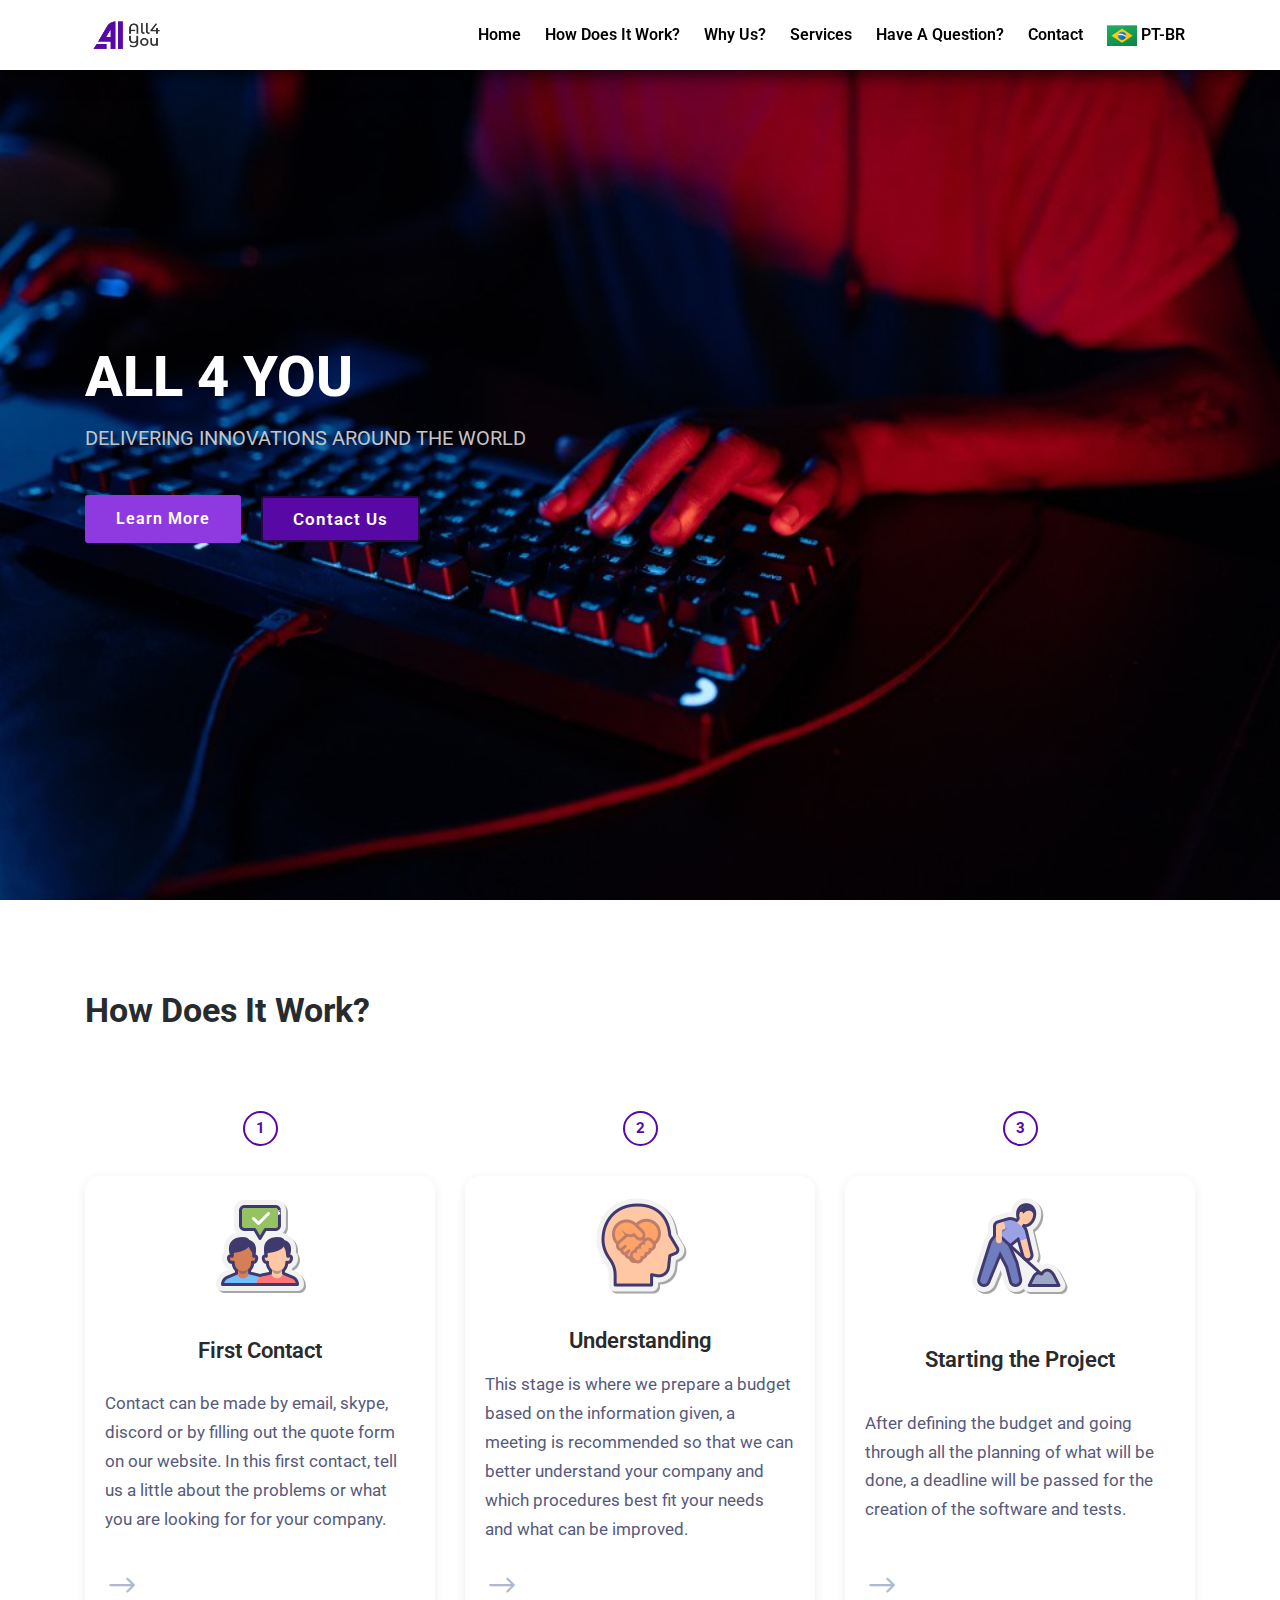
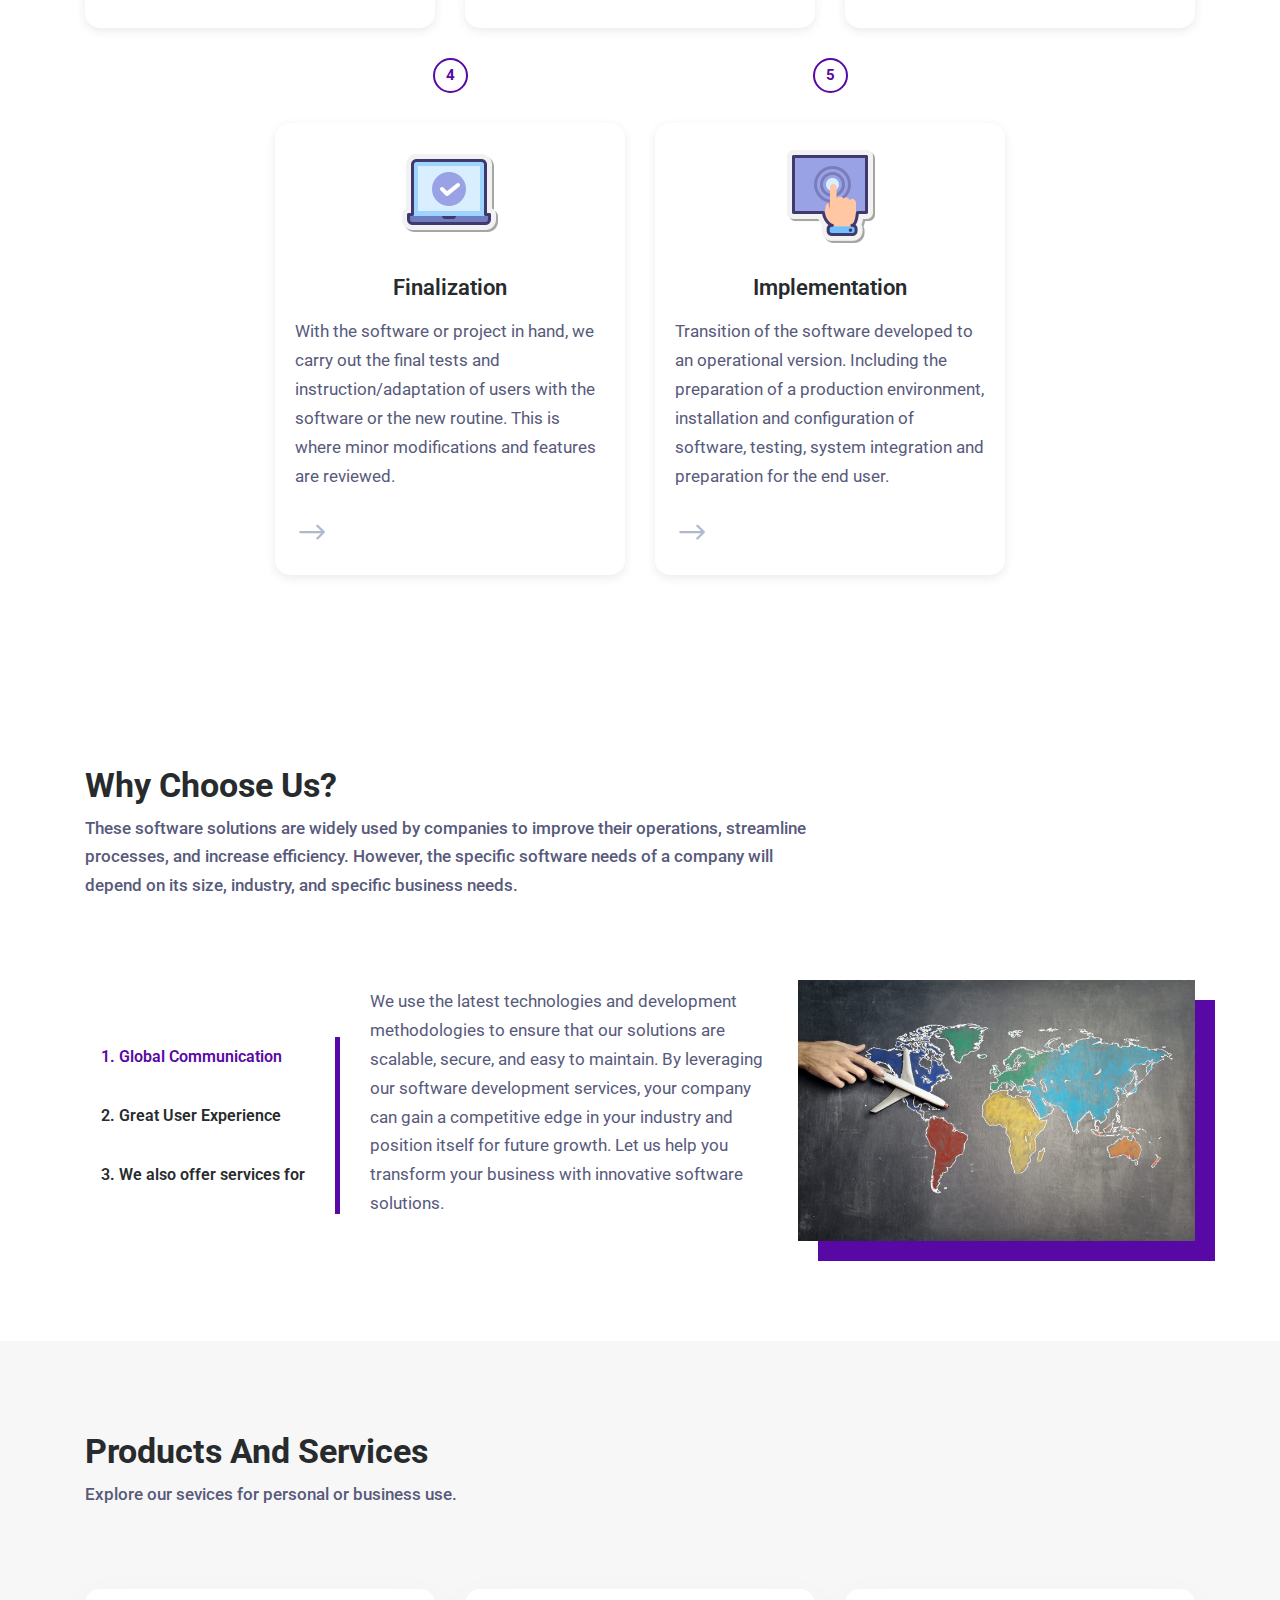
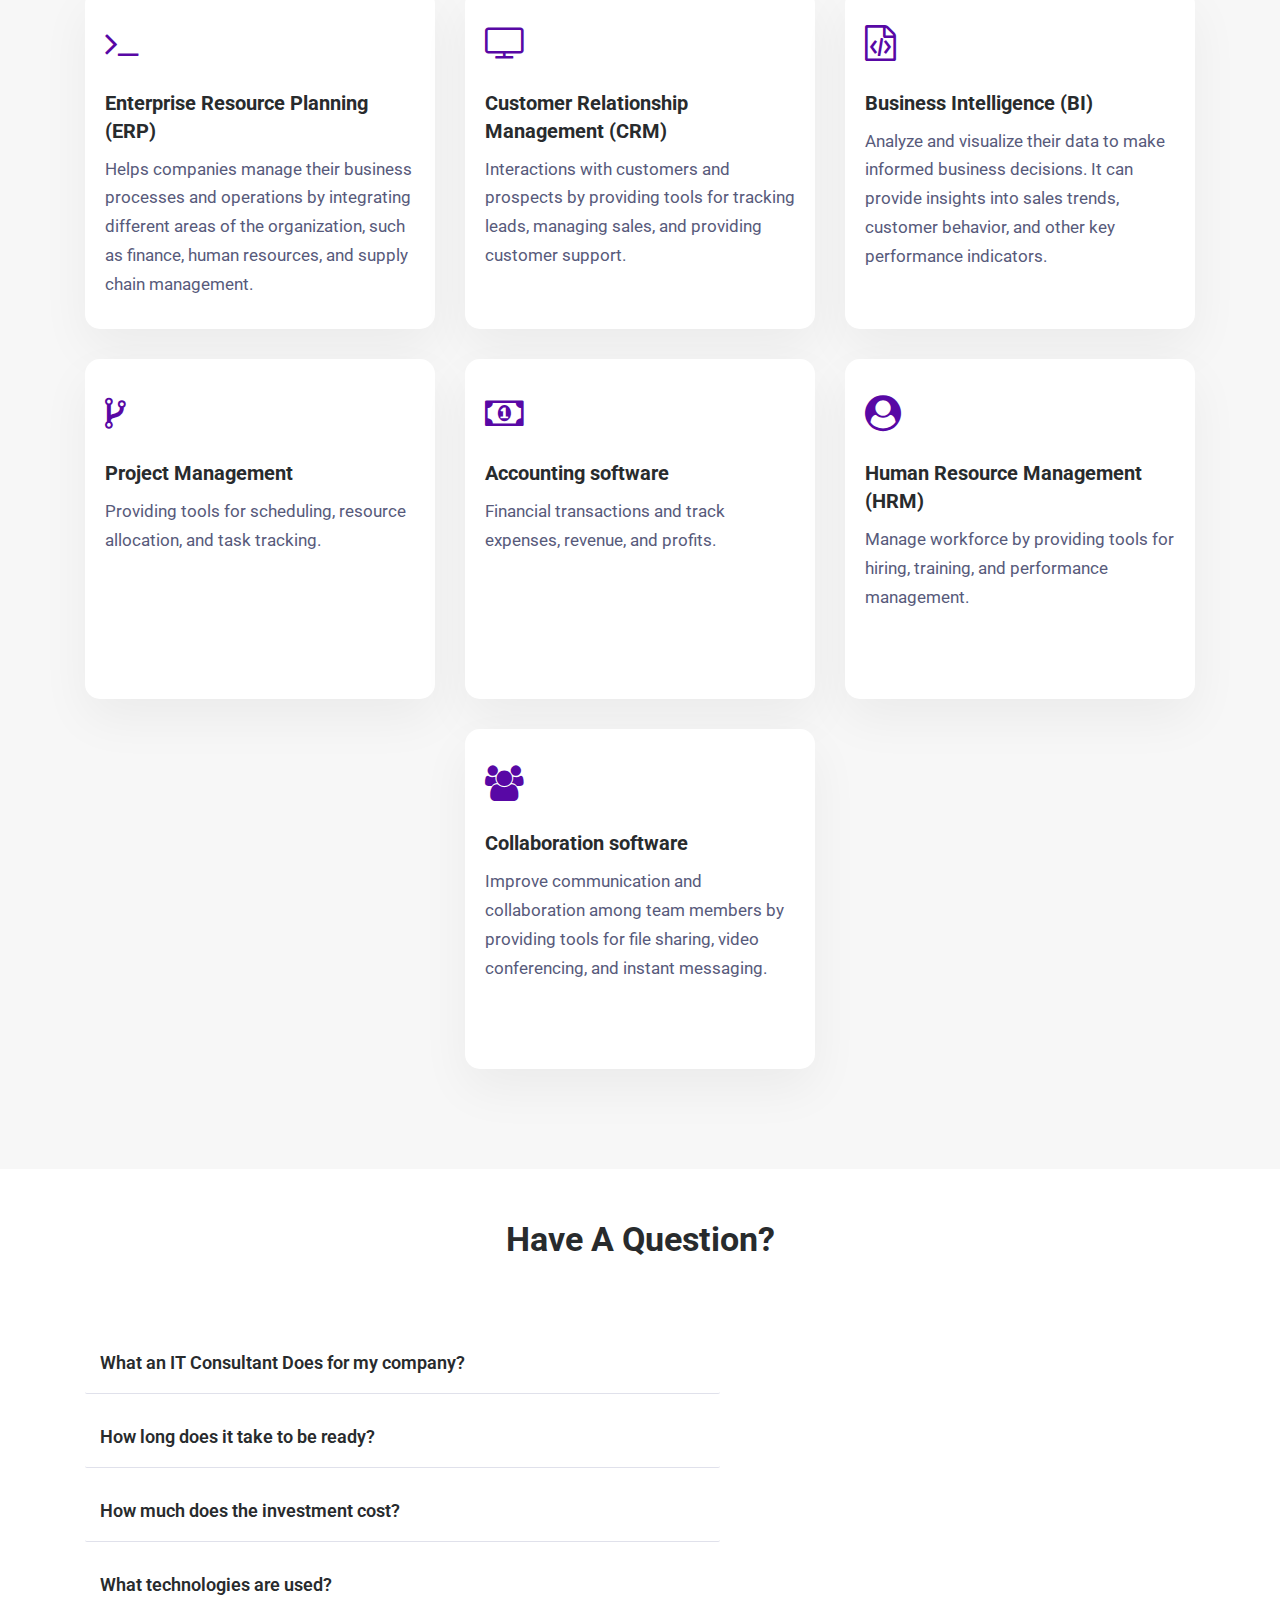
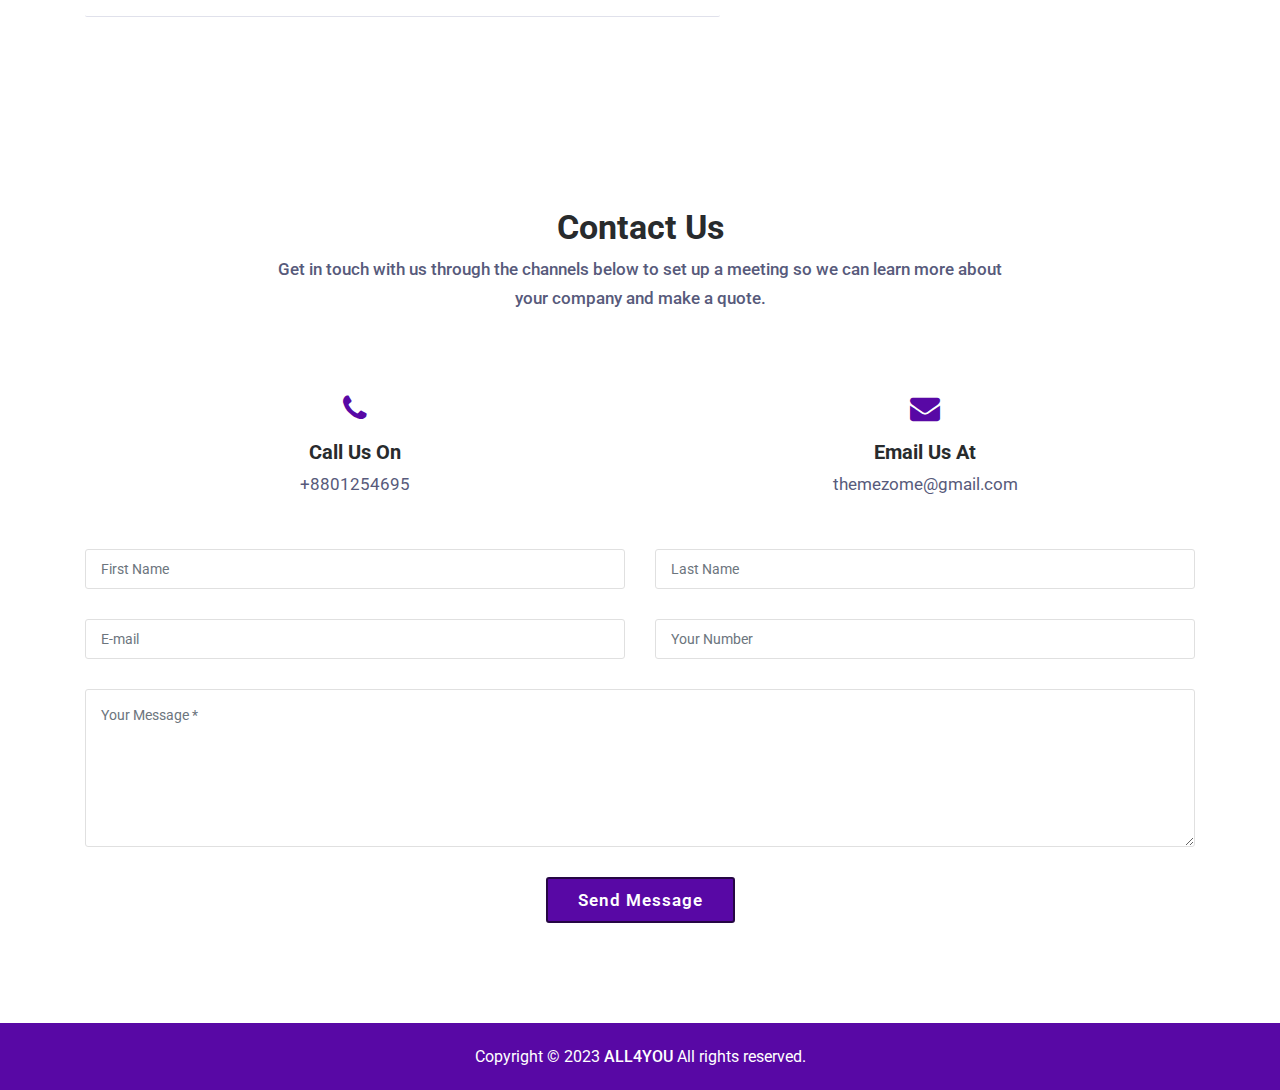
==== commit 6f7a6b7c: "atualização" ====
--- a/index.html
+++ b/index.html
@@ -2,12 +2,35 @@
 <html lang="en">
 
 <head>
+    <!-- meta -->
+    <meta charset="utf-8">
+    <meta http-equiv="X-UA-Compatible" content="IE=edge">
+    <meta name="viewport" content="width=device-width, initial-scale=1.0">
+    <meta name="description" content="CTD - LIMITED | Delivering Innovations Around The World">
+    <meta name="keywords"
+        content="Apps, Software, technology, landing page, business, responsive, onepage, corporate, clean">
+    <meta name="author" content="CTD - LIMITED">
+    <meta property="og:title" content="Delivering Innovations Around The World" />
+    <meta property="og:image" content="./img/core-img/og-compartilhamento.jpeg" />
+    <meta property="og:image:width" content="720" />
+    <meta property="og:image:height" content="480" />
+
+    <!-- Configuração -->
     <meta charset="UTF-8">
     <meta name="description" content="">
     <meta http-equiv="X-UA-Compatible" content="IE=edge">
     <meta name="viewport" content="width=device-width, initial-scale=1, shrink-to-fit=no">
 
 
+    <!-- CSS -->
+    <link rel="stylesheet" href="css/bootstrap.min.css">
+    <link rel="stylesheet" href="css/animate.css">
+    <link rel="stylesheet" href="css/default-assets/classy-nav.css">
+    <link rel="stylesheet" href="css/default-assets/spliting.css">
+    <link rel="stylesheet" href="css/font-awesome.min.css">
+    <link rel="stylesheet" href="css/material-design-iconic-font.min.css">
+    <link rel="stylesheet" href="css/style.css">
+
     <!-- fonts -->
     <link rel="preconnect" href="https://fonts.googleapis.com">
     <link rel="preconnect" href="https://fonts.gstatic.com" crossorigin>
@@ -17,7 +40,7 @@
     <title>ALL 4 YOU - DELIVERING INNOVATIONS AROUND THE WORLD</title>
 
     <!-- Favicon -->
-    <link rel="icon" href="img/core-img/favicon.png">
+    <link rel="shortcut icon" href="img/core-img/favicon.png" type="image/x-icon">
 
     <!-- Stylesheet -->
     <link rel="stylesheet" href="style.css">
@@ -31,20 +54,20 @@
             <div class="animation-preloader">
                 <div class="spinner"></div>
                 <div class="txt-loading">
-                    <span data-text-preloader="T" class="letters-loading">
-                        T
+                    <span data-text-preloader="A" class="letters-loading">
+                        A
                     </span>
-                    <span data-text-preloader="O" class="letters-loading">
-                        O
+                    <span data-text-preloader="L" class="letters-loading">
+                        L
                     </span>
-                    <span data-text-preloader="R" class="letters-loading">
-                        R
+                    <span data-text-preloader="L" class="letters-loading">
+                        L
                     </span>
-                    <span data-text-preloader="N" class="letters-loading">
-                        N
+                    <span data-text-preloader="4" class="letters-loading letters-4">
+                        4
                     </span>
-                    <span data-text-preloader="I" class="letters-loading">
-                        I
+                    <span data-text-preloader="U" class="letters-loading">
+                        U
                     </span>
                 </div>
                 <p class="text-center">Loading</p>
@@ -78,7 +101,7 @@
                 <nav class="classy-navbar justify-content-between" id="onitaNav">
 
                     <!-- Logo -->
-                    <a class="nav-brand" href="./index.html"><img src="img/core-img/" alt=""></a>
+                    <a class="nav-brand" href="./index.html"><img loading="lazy" src="img/bg-img/logo-all4u.png" alt="Logo da empresa"></a>
 
                     <!-- Navbar Toggler -->
                     <div class="classy-navbar-toggler">
@@ -95,12 +118,12 @@
                         <div class="classynav">
                             <ul id="nav">
                                 <li><a href="#home">Home</a></li>
-                                <li><a href="#work">Work</a></li>
-                                <li><a href="#about">About</a></li>
-                                <li><a href="#mention">Mentions</a></li>
-                                <li><a href="#team">Team</a></li>
-                                <li><a href="#blog">Blog</a></li>
+                                <li><a href="#work">How Does It Work?</a></li>
+                                <li><a href="#why-us">Why Us?</a></li>
+                                <li><a href="#services">Services</a></li>
+                                <li><a href="#faqs">Have a Question?</a></li>
                                 <li><a href="#contact">Contact</a></li>
+                                <li><a href="./index-pt.html"><img loading="lazy" src="img/core-img/brasil-flag.png" alt="Bandeira do Brasil" height="30px"> PT-BR</a></li>
                             </ul>
                         </div>
                         <!-- Nav End -->
@@ -113,15 +136,6 @@
 
     <!-- Welcome Area Start -->
     <section class="welcome-area new-version" id="home">
-        <div class="welcome-animation">
-            <div class="square-shape"></div>
-            <div class="bubble wb-two d-none d-md-block"></div>
-            <div class="bubble b_three"></div>
-            <div class="bubble b_four d-none d-sm-block"></div>
-            <div class="square-shape1 d-none d-sm-block"></div>
-            <div class="bubble b_six d-none d-sm-block"></div>
-            <div class="triangle-shape2 d-none d-sm-block"></div>
-        </div>
         <div class="container h-100">
             <div class="row h-100 align-items-center">
                 <!-- Welcome Text -->
@@ -130,15 +144,9 @@
                         <h2 data-animation="fadeInDown" data-delay="900ms">ALL 4 YOU</h2>
                         <p data-animation="fadeInDown" data-delay="400ms">DELIVERING INNOVATIONS AROUND THE WORLD</p>
                         <div class="hero-btn-group mt-30" data-animation="fadeInDown" data-delay="90ms">
-                            <a href="#" class="slide-vertical btn onita-btn-2 mr-3 mb-3" data-splitting>Learn More</a>
-                            <a href="#" class="slide-vertical btn onita-btn mb-3" data-splitting>Contact Us</a>
-                        </div>
-                    </div>
-                </div>
-
-                <div class="col-md-6">
-                    <div class="welcome-image new-version-2 text-center">
-                        <img src="img/bg-img/w-1.png" alt="">
+                            <a href="#work" class="slide-vertical btn onita-btn-2 mr-3 mb-3" data-splitting>Learn More</a>
+                            <a href="#contact" class="slide-vertical btn onita-btn mb-3" data-splitting>Contact Us</a>
+                        </div>
                     </div>
                 </div>
             </div>
@@ -167,13 +175,13 @@
                         <div class="single-feature-area mt-30">
                             <!-- Icon -->
                             <div class="about-icon">
-                                <img src="img/bg-img/first-contact.png" alt="">
-                            </div>
-                            <h4><a href="#">First Contact</a></h4>
+                                <img loading="lazy" src="img/bg-img/first-contact.png" alt="Imagem Ilustrativa">
+                            </div>
+                            <h4>First Contact</h4>
                             <p class="mb-0">Contact can be made by email, skype, discord or by filling out the quote form on our website. In this first contact,
                             tell us a little about the problems or what you are looking for for your company.</p>
                             <div class="derection-icon">
-                                <a href="#"><i class="arrow_right"></i></a>
+                                <i class="arrow_right"></i>
                             </div>
                         </div>
                     </div>
@@ -187,13 +195,13 @@
                         <div class="single-feature-area mt-30">
                             <!-- Icon -->
                             <div class="about-icon">
-                                <img src="img/bg-img/understanding.png" alt="">
-                            </div>
-                            <h4><a href="#">Understanding</a></h4>
+                                <img loading="lazy" src="img/bg-img/understanding.png" alt="Imagem Ilustrativa">
+                            </div>
+                            <h4>Understanding</h4>
                             <p class="mb-0">This stage is where we prepare a budget based on the information given, a meeting is recommended so that we can better
                             understand your company and which procedures best fit your needs and what can be improved.</p>
                             <div class="derection-icon">
-                                <a href="#"><i class="arrow_right"></i></a>
+                                <i class="arrow_right"></i>
                             </div>
                         </div>
                     </div>
@@ -207,13 +215,13 @@
                         <div class="single-feature-area mt-30">
                             <!-- Icon -->
                             <div class="about-icon">
-                                <img src="img/bg-img/start-project.png" alt="">
-                            </div>
-                            <h4><a href="#">Starting the Project</a></h4>
+                                <img loading="lazy" src="img/bg-img/start-project.png" alt="Imagem Ilustrativa">
+                            </div>
+                            <h4>Starting the Project</h4>
                             <p class="mb-0">After defining the budget and going through all the planning of what will be done, a deadline will be passed for the
                             creation of the software and tests.</p>
                             <div class="derection-icon">
-                                <a href="#"><i class="arrow_right"></i></a>
+                                <i class="arrow_right"></i>
                             </div>
                         </div>
                     </div>
@@ -226,13 +234,13 @@
                         <div class="single-feature-area mt-30">
                             <!-- Icon -->
                             <div class="about-icon">
-                                <img src="img/bg-img/finalization.png" alt="">
-                            </div>
-                            <h4><a href="#">Finalization</a></h4>
+                                <img loading="lazy" src="img/bg-img/finalization.png" alt="Imagem Ilustrativa">
+                            </div>
+                            <h4>Finalization</h4>
                             <p class="mb-0">With the software or project in hand, we carry out the final tests and instruction/adaptation of users with the software
                             or the new routine. This is where minor modifications and features are reviewed.</p>
                             <div class="derection-icon">
-                                <a href="#"><i class="arrow_right"></i></a>
+                                <i class="arrow_right"></i>
                             </div>
                         </div>
                     </div>
@@ -245,13 +253,13 @@
                         <div class="single-feature-area mt-30">
                             <!-- Icon -->
                             <div class="about-icon">
-                                <img src="img/bg-img/implamentation.png" alt="">
-                            </div>
-                            <h4><a href="#">Implementation</a></h4>
+                                <img loading="lazy" src="img/bg-img/implamentation.png" alt="Imagem Ilustrativa">
+                            </div>
+                            <h4>Implementation</h4>
                             <p class="mb-0">Transition of the software developed to an operational version. Including the preparation of a production environment,
                             installation and configuration of software, testing, system integration and preparation for the end user.</p>
                             <div class="derection-icon">
-                                <a href="#"><i class="arrow_right"></i></a>
+                               <i class="arrow_right"></i>
                             </div>
                         </div>
                     </div>
@@ -262,7 +270,7 @@
     <!--How does it work End -->
 
     <!-- Why choose Us -->
-    <section class="we-grow-brand-area section-padding-90-50" id="mention">
+    <section class="we-grow-brand-area section-padding-90-50" id="why-us">
         <div class="container">
             <div class="row">
                 <div class="col-lg-8">
@@ -313,13 +321,12 @@
                                         to maintain. By leveraging our software development services, your company can gain a competitive edge in your industry
                                         and position itself for future growth. Let us help you transform your business with innovative software solutions.</p>
                                         
-                                        <a class="btn onita-btn mt-20" href="#">Learn more</a>
                                     </div>
 
                                     <div class="col-md-6">
                                         <div class="grow-brand-image-area">
                                             <div class="grow-brand-thumb">
-                                                <img src="img/bg-img/global-communication.jpg" alt="">
+                                                <img loading="lazy" src="img/bg-img/global-communication.jpg" alt="Imagem ilustrativar do mapa mundi">
                                             </div>
                                             <div class="bg-overlay-brand"></div>
                                         </div>
@@ -335,7 +342,7 @@
                                     <div class="col-md-6">
                                         <div class="grow-brand-image-area mb-50-xs">
                                             <div class="grow-brand-thumb">
-                                                <img src="img/bg-img/user-experience.jpg" alt="">
+                                                <img loading="lazy" src="img/bg-img/user-experience.jpg" alt="Imagem Ilustrativa de um homem no computador">
                                             </div>
                                         </div>
                                     </div>
@@ -343,7 +350,7 @@
                                         <p>We have a team of experienced developers who can design and build custom software solutions to help your company
                                         streamline processes, increase efficiency, and improve customer engagement.</p>
                                         
-                                        <a class="btn onita-btn mt-20" href="#">Learn more</a>
+                                        <a class="btn onita-btn mt-20" href="#services">Learn more</a>
                                     </div>
                                 </div>
                             </div>
@@ -359,7 +366,7 @@
                                             <!-- Service Text -->
                                             <div class="single-grow-text-info">
                                                 <div class="grow-icon">
-                                                    <img src="img/bg-img/firewall-icon.png" alt="">
+                                                    <img loading="lazy" src="img/bg-img/firewall-icon.png" alt="Imagem Ilustrativa">
                                                 </div>
                                                 <p class="mb-10 mt-20">Firewall services with specialized partnership</p>
                                                 
@@ -373,7 +380,7 @@
                                             <!-- Service Text -->
                                             <div class="single-grow-text-info">
                                                 <div class="grow-icon">
-                                                    <img src="img/bg-img/database-icon.png" alt="">
+                                                    <img loading="lazy" src="img/bg-img/database-icon.png" alt="Imagem Ilustrativa">
                                                 </div>
                                                 <p class="mb-10 mt-20">Automated Database BKP</p>
                                                
@@ -387,7 +394,7 @@
                                             <!-- Service Text -->
                                             <div class="single-grow-text-info">
                                                 <div class="grow-icon">
-                                                    <img src="img/bg-img/migration-icon.png" alt="">
+                                                    <img loading="lazy" src="img/bg-img/migration-icon.png" alt="Imagem Ilustrativa">
                                                 </div>
                                                 <p class="mb-10 mt-20">Platform Migration</p>                            
                                             </div>
@@ -400,7 +407,7 @@
                                             <!-- Service Text -->
                                             <div class="single-grow-text-info">
                                                 <div class="grow-icon">
-                                                    <img src="img/bg-img/fratures-icon.png" alt="">
+                                                    <img loading="lazy" src="img/bg-img/fratures-icon.png" alt="Imagem Ilustrativa">
                                                 </div>                                               
                                                 <p class="mb-10 mt-20">Adding new features to your software/application</p>
                                                 
@@ -419,14 +426,14 @@
     <!--Why choose Us? End -->
 
     <!--Products and Services Start -->
-    <section class="our-service-area bg-gray section-padding-90-70">
+    <section class="our-service-area bg-gray section-padding-90-70" id="services">
         <div class="container">
             <div class="row">
                 <div class="col-lg-8">
                     <!-- Heading Title -->
                     <div class="heading-title">
-                        <h2>Products and services</h2>
-                        <p>Cras luctus blandit sapien eget varius. Ut egestas justo faucibus laoreet fringilla. Pellentesque dictum, massa ut consequat euismod, tortor diam cursus nulla, a rhoncus justo mi ut diamExplore our services for personal or business use.</p>
+                        <h2>Products and Services</h2>
+                        <p>Explore our sevices for personal or business use.</p>
                     </div>
                 </div>
             </div>
@@ -566,7 +573,7 @@
     <!-- Products and Services End -->
 
     <!-- Have Any question area Start -->
-    <section class="have-any-question-area section-padding-0-50">
+    <section class="have-any-question-area section-padding-0-50" id="faqs">
         <div class="container">
             <div class="row justify-content-center">
                 <div class="col-lg-8">
@@ -662,7 +669,7 @@
 
                 <div class="col-md-5">
                     <div class="thumb mb-50">
-                        <img src="img/bg-img/5.png" alt="">
+                        <img loading="lazy" src="img/bg-img/5.png" alt="Imagem Ilustrativa de um homem sorrindo">
                     </div>
                 </div>
             </div>
@@ -685,44 +692,32 @@
             </div>
 
             <div class="row">
-                <div class="col-md-4">
-                    <div class="contact-information">
+                <article class="col-md-6">
+                    <section class="contact-information">
                         <!-- Single Contact Info -->
                         <div class="single-contact-info text-center mb-50">
-                            <div class="icon">
+                            <figure class="icon">
                                 <i class="fa fa-phone"></i>
-                            </div>
+                            </figure>
                             <h5 class="mb-1">Call Us On</h5>
-                            <p class="mb-0">+8801254695</p>
-                        </div>
-                    </div>
-                </div>
-
-                <div class="col-md-4">
-                    <div class="contact-information">
+                            <p class="mb-0" aria-label="Phone number">+8801254695</p>
+                        </div>
+                    </section>
+                </article>
+
+
+                <article class="col-md-6">
+                    <section class="contact-information">
                         <!-- Single Contact Info -->
                         <div class="single-contact-info text-center mb-50">
-                            <div class="icon">
+                            <figure class="icon">
                                 <i class="fa fa-envelope"></i>
-                            </div>
+                            </figure>
                             <h5 class="mb-1">Email Us At</h5>
-                            <p class="mb-0">themezome@gmail.com</p>
-                        </div>
-                    </div>
-                </div>
-
-                <div class="col-md-4">
-                    <div class="contact-information">
-                        <!-- Single Contact Info -->
-                        <div class="single-contact-info text-center mb-50">
-                            <div class="icon">
-                                <i class="fa fa-location-arrow"></i>
-                            </div>
-                            <h5 class="mb-1">Visit Office</h5>
-                            <p class="mb-0">202, Grasselli Street.</p>
-                        </div>
-                    </div>
-                </div>
+                            <p class="mb-0" aria-label="Email address">themezome@gmail.com</p>
+                        </div>
+                    </section>
+                </article>
 
                 <div class="col-12">
                     <!-- Contact Form -->
--- a/css/default-assets/classy-nav.css
+++ b/css/default-assets/classy-nav.css
@@ -0,0 +1,448 @@
+/* ----------------------------------------------------------
+:: Template Name: Classy Nav - Responsive Mega Menu Plugins
+:: Author: Designing World
+:: Author URL: https://themeforest.net/user/designing-world/portfolio
+:: Version: 1.1.0
+:: Created: May 16, 2018
+:: Last Updated: Jan 28, 2019
+---------------------------------------------------------- */
+.classy-nav-container {
+  position: relative;
+  z-index: 1;
+  background-color: #ffffff; }
+  .classy-nav-container * {
+    box-sizing: border-box; }
+  .classy-nav-container a {
+    -webkit-transition-duration: 500ms;
+    transition-duration: 500ms;
+    text-decoration: none;
+    outline: none;
+    font-size: 14px;
+    display: inline-block; }
+    .classy-nav-container a:hover, .classy-nav-container a:focus {
+      -webkit-transition-duration: 500ms;
+      transition-duration: 500ms;
+      text-decoration: none;
+      outline: none;
+      font-size: 14px;
+      color: #1abc9c; }
+
+.justify-content-between {
+  -webkit-box-pack: justify;
+  -ms-flex-pack: justify;
+  justify-content: space-between; }
+
+.justify-content-center {
+  -webkit-box-pack: center;
+  -ms-flex-pack: center;
+  justify-content: center; }
+
+.classy-navbar {
+  width: 100%;
+  height: 80px;
+  display: -webkit-box;
+  display: -ms-flexbox;
+  display: flex;
+  -webkit-box-align: center;
+  -ms-flex-align: center;
+  -ms-grid-row-align: center;
+  align-items: center; }
+  .classy-navbar .nav-brand {
+    font-size: 26px;
+    font-weight: 500;
+    color: #232323;
+    display: inline-block;
+    margin-right: 30px; }
+    .classy-navbar .nav-brand:focus, .classy-navbar .nav-brand:hover {
+      font-size: 26px;
+      font-weight: 500; }
+
+.classynav ul li {
+  display: inline-block;
+  clear: both;
+  position: inherit;
+  z-index: 10; }
+  .classynav ul li.cn-dropdown-item {
+    position: relative;
+    z-index: 10; }
+    .classynav ul li.cn-dropdown-item ul li {
+      position: relative;
+      z-index: 10; }
+  .classynav ul li ul li {
+    display: block; }
+    .classynav ul li ul li a {
+      padding: 0 20px; }
+  .classynav ul li a {
+    padding: 0 15px;
+    display: block;
+    height: 40px;
+    font-size: 14px;
+    line-height: 39px; }
+  .classynav ul li .megamenu li a {
+    padding: 0 12px; }
+  .classynav ul li div.single-mega * {
+    width: 100%;
+    max-width: 100%; }
+  .classynav ul li div.single-mega a {
+    height: auto;
+    line-height: 1; }
+
+/* Down Arrow Icon for Megamenu */
+@font-face {
+  font-family: 'classyfonts';
+  src: url("../../fonts/classy-fonts.eot?fftrrv");
+  src: url("../../fonts/classy-fonts.eot?fftrrv#iefix") format("embedded-opentype"), url("../../fonts/classy-fonts.ttf?fftrrv") format("truetype"), url("../../fonts/classy-fonts.woff?fftrrv") format("woff"), url("../../fonts/classy-fonts.svg?fftrrv#classyfonts") format("svg");
+  font-weight: normal;
+  font-style: normal; }
+.icon-classy-nav-down-arrow {
+  font-family: 'classyfonts';
+  speak: none;
+  font-style: normal;
+  font-weight: normal;
+  font-variant: normal;
+  text-transform: none;
+  line-height: 1;
+  -webkit-font-smoothing: antialiased;
+  -moz-osx-font-smoothing: grayscale; }
+
+.icon-classy-nav-down-arrow:before {
+  content: "\e900"; }
+
+.classynav ul li.megamenu-item > a:after,
+.classynav ul li.has-down > a:after {
+  font-family: 'classyfonts';
+  content: "\e900";
+  font-size: 12px;
+  color: #000000;
+  padding-left: 5px;
+  -webkit-transition-duration: 500ms;
+  transition-duration: 500ms; }
+
+.classynav ul li ul li.has-down > a::after {
+  -webkit-transform: rotate(-90deg);
+  transform: rotate(-90deg);
+  position: absolute;
+  top: 2px;
+  right: 10px;
+  z-index: 3; }
+
+/* Dropdown Toggle */
+.dd-trigger {
+  position: absolute;
+  width: 100%;
+  height: 100%;
+  top: 0;
+  left: 0;
+  background-color: transparent;
+  cursor: pointer;
+  z-index: 500;
+  border-radius: 0;
+  display: none; }
+
+/* Close Icon */
+.classycloseIcon {
+  position: absolute;
+  top: 20px;
+  right: 20px;
+  z-index: 12;
+  display: none; }
+  .classycloseIcon .cross-wrap {
+    width: 26px;
+    height: 26px;
+    cursor: pointer;
+    position: relative; }
+    .classycloseIcon .cross-wrap span {
+      position: absolute;
+      display: block;
+      width: 100%;
+      height: 2px;
+      border-radius: 6px;
+      background: #232323; }
+      .classycloseIcon .cross-wrap span.top {
+        top: 12px;
+        left: 0;
+        -webkit-transform: rotate(45deg);
+        transform: rotate(45deg); }
+      .classycloseIcon .cross-wrap span.bottom {
+        bottom: 12px;
+        left: 0;
+        -webkit-transform: rotate(-45deg);
+        transform: rotate(-45deg); }
+
+/* navbarToggler */
+.classy-navbar-toggler {
+  border: none;
+  background-color: transparent;
+  cursor: pointer;
+  display: none; }
+  .classy-navbar-toggler .navbarToggler {
+    display: inline-block;
+    cursor: pointer; }
+    .classy-navbar-toggler .navbarToggler span {
+      position: relative;
+      background-color: #707070;
+      border-radius: 3px;
+      display: block;
+      height: 3px;
+      margin-top: 5px;
+      padding: 0;
+      -webkit-transition-duration: 300ms;
+      transition-duration: 300ms;
+      width: 30px;
+      cursor: pointer; }
+    .classy-navbar-toggler .navbarToggler.active span:nth-of-type(1) {
+      -webkit-transform: rotate3d(0, 0, 1, 45deg);
+      transform: rotate3d(0, 0, 1, 45deg);
+      top: 8px; }
+    .classy-navbar-toggler .navbarToggler.active span:nth-of-type(2) {
+      opacity: 0; }
+    .classy-navbar-toggler .navbarToggler.active span:nth-of-type(3) {
+      -webkit-transform: rotate3d(0, 0, 1, -45deg);
+      transform: rotate3d(0, 0, 1, -45deg);
+      top: -8px; }
+
+.classynav ul li .megamenu {
+  position: absolute;
+  width: 100%;
+  left: 0;
+  top: 100%;
+  background-color: #ffffff;
+  z-index: 200;
+  box-shadow: 0 1px 4px rgba(0, 0, 0, 0.15); }
+  .classynav ul li .megamenu .single-mega.cn-col-5 {
+    width: 20%;
+    float: left;
+    padding: 15px;
+    border-right: 1px solid #f2f4f8; }
+    .classynav ul li .megamenu .single-mega.cn-col-5:last-of-type {
+      border-right: none; }
+  .classynav ul li .megamenu .single-mega.cn-col-4 {
+    width: 25%;
+    float: left;
+    padding: 15px;
+    border-right: 1px solid #f2f4f8; }
+    .classynav ul li .megamenu .single-mega.cn-col-4:last-of-type {
+      border-right: none; }
+  .classynav ul li .megamenu .single-mega.cn-col-3 {
+    width: 33.3333334%;
+    float: left;
+    padding: 15px;
+    border-right: 1px solid #f2f4f8; }
+    .classynav ul li .megamenu .single-mega.cn-col-3:last-of-type {
+      border-right: none; }
+  .classynav ul li .megamenu .single-mega .title {
+    font-size: 14px;
+    border-bottom: 1px solid #f2f4f8;
+    padding: 8px 12px; }
+.classynav ul li .dropdown li a {
+  border-bottom: 1px solid rgba(242, 244, 248, 0.7); }
+.classynav ul li .dropdown li:last-child a {
+  border-bottom: none; }
+.classynav ul li .dropdown li .dropdown li a {
+  border-bottom: 1px solid rgba(242, 244, 248, 0.7); }
+.classynav ul li .dropdown li .dropdown li:last-child a {
+  border-bottom: none; }
+.classynav ul li .dropdown li .dropdown li .dropdown li a {
+  border-bottom: 1px solid rgba(242, 244, 248, 0.7); }
+.classynav ul li .dropdown li .dropdown li .dropdown li:last-child a {
+  border-bottom: none; }
+.classynav ul li .dropdown li .dropdown li .dropdown li .dropdown li a {
+  border-bottom: 1px solid rgba(242, 244, 248, 0.7); }
+.classynav ul li .dropdown li .dropdown li .dropdown li .dropdown li:last-child a {
+  border-bottom: none; }
+.classynav ul li .dropdown li .dropdown li .dropdown li .dropdown li .dropdown li a {
+  border-bottom: 1px solid rgba(242, 244, 248, 0.7); }
+.classynav ul li .dropdown li .dropdown li .dropdown li .dropdown li .dropdown li:last-child a {
+  border-bottom: none; }
+.classynav ul li .dropdown li .dropdown li .dropdown li .dropdown li .dropdown li .dropdown li a {
+  border-bottom: 1px solid rgba(242, 244, 248, 0.7); }
+.classynav ul li .dropdown li .dropdown li .dropdown li .dropdown li .dropdown li .dropdown li:last-child a {
+  border-bottom: none; }
+.classynav ul li .dropdown li .dropdown li .dropdown li .dropdown li .dropdown li .dropdown li .dropdown li a {
+  border-bottom: 1px solid rgba(242, 244, 248, 0.7); }
+.classynav ul li .dropdown li .dropdown li .dropdown li .dropdown li .dropdown li .dropdown li .dropdown li:last-child a {
+  border-bottom: none; }
+.classynav ul li .dropdown li .dropdown li .dropdown li .dropdown li .dropdown li .dropdown li .dropdown li .dropdown li a {
+  border-bottom: 1px solid rgba(242, 244, 248, 0.7); }
+.classynav ul li .dropdown li .dropdown li .dropdown li .dropdown li .dropdown li .dropdown li .dropdown li .dropdown li:last-child a {
+  border-bottom: none; }
+
+/* Desktop Area CSS */
+.breakpoint-off .classynav {
+  display: -webkit-box;
+  display: -ms-flexbox;
+  display: flex;
+  -webkit-box-align: center;
+  -ms-flex-align: center;
+  -ms-grid-row-align: center;
+  align-items: center; }
+.breakpoint-off .classynav ul li .dropdown {
+  width: 180px;
+  position: absolute;
+  background-color: #ffffff;
+  top: 120%;
+  left: 0;
+  z-index: 100;
+  height: auto;
+  box-shadow: 0 1px 5px rgba(0, 0, 0, 0.1);
+  -webkit-transition-duration: 300ms;
+  transition-duration: 300ms;
+  opacity: 0;
+  visibility: hidden;
+  padding: 10px 0; }
+  .breakpoint-off .classynav ul li .dropdown li .dropdown {
+    top: 10px;
+    left: 180px;
+    z-index: 200;
+    opacity: 0;
+    visibility: hidden; }
+.breakpoint-off .classynav ul li .dropdown li .dropdown li .dropdown,
+.breakpoint-off .classynav ul li .dropdown li .dropdown li .dropdown li .dropdown,
+.breakpoint-off .classynav ul li .dropdown li .dropdown li .dropdown li .dropdown li .dropdown,
+.breakpoint-off .classynav ul li .dropdown li .dropdown li .dropdown li .dropdown li .dropdown li .dropdown,
+.breakpoint-off .classynav ul li .dropdown li .dropdown li .dropdown li .dropdown li .dropdown li .dropdown li .dropdown,
+.breakpoint-off .classynav ul li .dropdown li .dropdown li .dropdown li .dropdown li .dropdown li .dropdown li .dropdown li .dropdown,
+.breakpoint-off .classynav ul li .dropdown li .dropdown li .dropdown li .dropdown li .dropdown li .dropdown li .dropdown li .dropdown li .dropdown,
+.breakpoint-off .classynav ul li .dropdown li .dropdown li .dropdown li .dropdown li .dropdown li .dropdown li .dropdown li .dropdown li .dropdown li .dropdown {
+  opacity: 0;
+  visibility: hidden;
+  top: 120%; }
+.breakpoint-off .classynav ul li:hover .dropdown {
+  opacity: 1;
+  visibility: visible;
+  top: 100%; }
+.breakpoint-off .classynav ul li .dropdown li:hover .dropdown,
+.breakpoint-off .classynav ul li .dropdown li .dropdown li:hover .dropdown,
+.breakpoint-off .classynav ul li .dropdown li .dropdown li .dropdown li:hover .dropdown,
+.breakpoint-off .classynav ul li .dropdown li .dropdown li .dropdown li .dropdown li:hover .dropdown,
+.breakpoint-off .classynav ul li .dropdown li .dropdown li .dropdown li .dropdown li .dropdown li:hover .dropdown,
+.breakpoint-off .classynav ul li .dropdown li .dropdown li .dropdown li .dropdown li .dropdown li .dropdown li:hover .dropdown,
+.breakpoint-off .classynav ul li .dropdown li .dropdown li .dropdown li .dropdown li .dropdown li .dropdown li .dropdown li:hover .dropdown,
+.breakpoint-off .classynav ul li .dropdown li .dropdown li .dropdown li .dropdown li .dropdown li .dropdown li .dropdown li .dropdown li:hover .dropdown,
+.breakpoint-off .classynav ul li .dropdown li .dropdown li .dropdown li .dropdown li .dropdown li .dropdown li .dropdown li .dropdown li .dropdown li:hover .dropdown {
+  opacity: 1;
+  visibility: visible;
+  top: -10px; }
+.breakpoint-off .classynav ul li .megamenu {
+  opacity: 0;
+  visibility: hidden;
+  position: absolute;
+  width: 100%;
+  left: 0;
+  top: 120%;
+  background-color: #ffffff;
+  z-index: 200;
+  box-shadow: 0 1px 4px rgba(0, 0, 0, 0.15);
+  -webkit-transition-duration: 300ms;
+  transition-duration: 300ms; }
+.breakpoint-off .classynav ul li.megamenu-item:hover .megamenu, .breakpoint-off .classynav ul li.megamenu-item:focus .megamenu {
+  top: 100%;
+  visibility: visible;
+  opacity: 1; }
+
+/* Mobile/Tablet Nav CSS */
+.breakpoint-on .classycloseIcon {
+  display: block; }
+.breakpoint-on .classy-navbar-toggler {
+  display: block; }
+.breakpoint-on .classy-navbar .classy-menu {
+  background-color: #ffffff;
+  position: fixed;
+  top: 0;
+  left: -340px;
+  z-index: 9999;
+  width: 320px;
+  height: 100%;
+  -webkit-transition-duration: 500ms;
+  transition-duration: 500ms;
+  padding: 0;
+  box-shadow: 0 5px 20px rgba(0, 0, 0, 0.1);
+  display: block;
+  overflow-x: hidden;
+  overflow-y: scroll; }
+  .breakpoint-on .classy-navbar .classy-menu.menu-on {
+    left: 0; }
+.breakpoint-on .classynav ul li {
+  display: block;
+  position: relative;
+  clear: both;
+  z-index: 10; }
+  .breakpoint-on .classynav ul li a {
+    padding: 0 15px;
+    height: 45px;
+    line-height: 45px; }
+  .breakpoint-on .classynav ul li .dropdown {
+    width: 100%;
+    position: relative;
+    top: 0;
+    left: 0;
+    box-shadow: none; }
+    .breakpoint-on .classynav ul li .dropdown li .dropdown {
+      width: 100%;
+      position: relative;
+      top: 0;
+      left: 0; }
+  .breakpoint-on .classynav ul li.megamenu-item {
+    position: relative;
+    z-index: 10; }
+.breakpoint-on .dd-trigger {
+  height: 31px;
+  width: 31px;
+  background-color: #2c3e50;
+  top: 7px;
+  right: 15px;
+  left: auto;
+  display: block;
+  border-radius: 2px; }
+  .breakpoint-on .dd-trigger::after {
+    font-family: 'classyfonts';
+    content: "\e900";
+    font-size: 12px;
+    color: #fff;
+    -webkit-transition-duration: 500ms;
+    transition-duration: 500ms;
+    position: absolute;
+    top: 50%;
+    left: 50%;
+    -webkit-transform: translate(-50%, -50%);
+    transform: translate(-50%, -50%); }
+.breakpoint-on .classynav ul li .dropdown,
+.breakpoint-on .classynav ul li .megamenu {
+  display: none; }
+.breakpoint-on .classynav {
+  padding-top: 80px;
+  margin-bottom: 80px; }
+  .breakpoint-on .classynav ul {
+    -webkit-box-flex: 0;
+    -ms-flex: 0 0 100%;
+    flex: 0 0 100%;
+    max-width: 100%;
+    width: 100%; }
+    .breakpoint-on .classynav ul li .megamenu {
+      position: relative;
+      width: 100%;
+      left: 0;
+      top: 0;
+      z-index: 200;
+      box-shadow: none; }
+      .breakpoint-on .classynav ul li .megamenu .single-mega.cn-col-5,
+      .breakpoint-on .classynav ul li .megamenu .single-mega.cn-col-4,
+      .breakpoint-on .classynav ul li .megamenu .single-mega.cn-col-3 {
+        width: 100%;
+        border-right: none;
+        border-bottom: 1px solid #f2f4f8; }
+.breakpoint-on .classynav > ul > li > a {
+  background-color: #f2f4f8;
+  border-bottom: 1px solid rgba(255, 255, 255, 0.5); }
+.breakpoint-on .classynav ul li ul.dropdown li ul li {
+  margin-left: 15px; }
+.breakpoint-on .classynav ul li.megamenu-item > a::after,
+.breakpoint-on .classynav ul li.has-down > a::after {
+  display: none; }
+.breakpoint-on .classynav ul li.has-down.active > .dd-trigger,
+.breakpoint-on .classynav ul li.megamenu-item.active > .dd-trigger {
+  background-color: #27ae60;
+  -webkit-transform: rotate(180deg);
+  transform: rotate(180deg); }
+
+/*# sourceMappingURL=classy-nav.css.map */
--- a/css/default-assets/spliting.css
+++ b/css/default-assets/spliting.css
@@ -0,0 +1,270 @@
+/* Recommended styles for Splitting */
+.splitting .word,
+.splitting .char {
+  display: inline-block;
+}
+
+/* Psuedo-element chars */
+.splitting .char {
+  position: relative;
+}
+
+/**
+ * Populate the psuedo elements with the character to allow for expanded effects
+ * Set to `display: none` by default; just add `display: block` when you want
+ * to use the psuedo elements
+ */
+.splitting .char::before,
+.splitting .char::after {
+  content: attr(data-char);
+  position: absolute;
+  top: 0;
+  left: 0;
+  visibility: hidden;
+  transition: inherit;
+  user-select: none;
+}
+
+/* Expanded CSS Variables */
+
+.splitting {
+  /* The center word index */
+  --word-center: calc((var(--word-total) - 1) / 2);
+
+  /* The center character index */
+  --char-center: calc((var(--char-total) - 1) / 2);
+
+  /* The center character index */
+  --line-center: calc((var(--line-total) - 1) / 2);
+}
+
+.splitting .word {
+  /* Pecent (0-1) of the word's position */
+  --word-percent: calc(var(--word-index) / var(--word-total));
+
+  /* Pecent (0-1) of the line's position */
+  --line-percent: calc(var(--line-index) / var(--line-total));
+}
+
+.splitting .char {
+  /* Percent (0-1) of the char's position */
+  --char-percent: calc(var(--char-index) / var(--char-total));
+
+  /* Offset from center, positive & negative */
+  --char-offset: calc(var(--char-index) - var(--char-center));
+
+  /* Absolute distance from center, only positive */
+  --distance: calc(
+     (var(--char-offset) * var(--char-offset)) / var(--char-center)
+  );
+
+  /* Distance from center where -1 is the far left, 0 is center, 1 is far right */
+  --distance-sine: calc(var(--char-offset) / var(--char-center));
+
+  /* Distance from center where 1 is far left/far right, 0 is center */
+  --distance-percent: calc((var(--distance) / var(--char-center)));
+}
+
+.slide-vertical .char,
+.slide-horizontal .char {
+  overflow: hidden;
+  color: transparent;
+}
+.slide-vertical .char:before, .slide-vertical .char:after,
+.slide-horizontal .char:before,
+.slide-horizontal .char:after {
+  visibility: visible;
+  color: #FFF;
+  transition: -webkit-transform 0.1s cubic-bezier(0.9, 0, 0.2, 1);
+  transition: transform 0.1s cubic-bezier(0.9, 0, 0.2, 1);
+  transition: transform 0.1s cubic-bezier(0.9, 0, 0.2, 1), -webkit-transform 0.5s cubic-bezier(0.9, 0, 0.2, 1);
+  transition-delay: calc( 0.1s + ( 0.02s * ( var(--char-index)) ) );
+}
+.slide-vertical .char:before,
+.slide-horizontal .char:before {
+  transition-delay: calc( 0.01s * ( var(--char-index)) );
+}
+.slide-vertical:hover .char:before,
+.slide-horizontal:hover .char:before {
+  transition-delay: calc( 0.1s + ( 0.02s * ( var(--char-index)) ) );
+}
+.slide-vertical:hover .char:after,
+.slide-horizontal:hover .char:after {
+  transition-delay: calc( 0.01s * ( var(--char-index)) );
+}
+
+.slide-vertical .char:before {
+  -webkit-transform: translateY(-100%);
+          transform: translateY(-100%);
+}
+.slide-vertical:hover .char:before {
+  -webkit-transform: translateY(0%);
+          transform: translateY(0%);
+}
+.slide-vertical:hover .char:after {
+  -webkit-transform: translateY(100%);
+          transform: translateY(100%);
+}
+
+.slide-horizontal .char:before {
+  -webkit-transform: translateX(110%);
+          transform: translateX(110%);
+}
+.slide-horizontal:hover .char:before {
+  -webkit-transform: translateX(0%);
+          transform: translateX(0%);
+}
+.slide-horizontal:hover .char:after {
+  -webkit-transform: translateX(-110%);
+          transform: translateX(-110%);
+}
+
+/* Small devices (mobile, 575px and down) */
+@media (max-width: 575px) {
+  .wiggle-it-mob .char {
+    -webkit-transform-origin: center 50%;
+            transform-origin: center 50%;
+    -webkit-animation: wiggle-char 0.25s linear infinite both;
+            animation: wiggle-char 0.25s linear infinite both;
+    -webkit-animation-delay: calc(-0.02s * var(--char-index) );
+            animation-delay: calc(-0.02s * var(--char-index) );
+  }
+}
+
+.wiggle-it:hover .char {
+  -webkit-transform-origin: center 50%;
+          transform-origin: center 50%;
+  -webkit-animation: wiggle-char 0.25s linear infinite both;
+          animation: wiggle-char 0.25s linear infinite both;
+  -webkit-animation-delay: calc(-0.02s * var(--char-index) );
+          animation-delay: calc(-0.02s * var(--char-index) );
+}
+
+@-webkit-keyframes wiggle-char {
+  0%, 50%, 100% {
+    -webkit-transform: rotate(0deg);
+            transform: rotate(0deg);
+  }
+  25% {
+    -webkit-transform: rotate(6deg);
+            transform: rotate(6deg);
+  }
+  75% {
+    -webkit-transform: rotate(-6deg);
+            transform: rotate(-6deg);
+  }
+}
+
+@keyframes wiggle-char {
+  0%, 50%, 100% {
+    -webkit-transform: rotate(0deg);
+            transform: rotate(0deg);
+  }
+  25% {
+    -webkit-transform: rotate(6deg);
+            transform: rotate(6deg);
+  }
+  75% {
+    -webkit-transform: rotate(-6deg);
+            transform: rotate(-6deg);
+  }
+}
+
+.blur-it .char {
+  color: white;
+  transition: opacity 0.2s linear;
+}
+.blur-it .char:before, .blur-it .char:after {
+  visibility: visible;
+  opacity: 0;
+}
+.blur-it:hover .char {
+  color: rgba(255, 255, 255, 0.5);
+}
+.blur-it:hover .char:before, .blur-it:hover .char:after {
+  opacity: 0.8;
+  -webkit-animation: blur 0.6s linear infinite alternate;
+          animation: blur 0.6s linear infinite alternate;
+  -webkit-animation-delay: calc( -0.2s * var(--distance-percent) );
+          animation-delay: calc( -0.2s * var(--distance-percent) );
+}
+.blur-it:hover .char:after {
+  -webkit-animation-delay: calc( 0.3s + (-0.2s * var(--distance-percent)) );
+          animation-delay: calc( 0.3s + (-0.2s * var(--distance-percent)) );
+}
+
+@-webkit-keyframes blur {
+  0% {
+    -webkit-transform: translate(-0.1em, 0) scale(0.9) rotate(-2deg);
+            transform: translate(-0.1em, 0) scale(0.9) rotate(-2deg);
+  }
+  50% {
+    -webkit-transform: translate(0, 0) scale(1.1) rotate(0deg);
+            transform: translate(0, 0) scale(1.1) rotate(0deg);
+  }
+  100% {
+    -webkit-transform: translate(0.1em, 0) scale(0.9) rotate(2deg);
+            transform: translate(0.1em, 0) scale(0.9) rotate(2deg);
+  }
+}
+
+@keyframes blur {
+  0% {
+    -webkit-transform: translate(-0.1em, 0) scale(0.9) rotate(-2deg);
+            transform: translate(-0.1em, 0) scale(0.9) rotate(-2deg);
+  }
+  50% {
+    -webkit-transform: translate(0, 0) scale(1.1) rotate(0deg);
+            transform: translate(0, 0) scale(1.1) rotate(0deg);
+  }
+  100% {
+    -webkit-transform: translate(0.1em, 0) scale(0.9) rotate(2deg);
+            transform: translate(0.1em, 0) scale(0.9) rotate(2deg);
+  }
+}
+
+.title-slide-in {
+  opacity: 0;
+}
+
+.title-slide-in.splitting {
+  opacity: 1;
+}
+
+.title-slide-in .char {
+  -webkit-animation: slide-in 1.75s cubic-bezier(0, 0.75, 0, 1) 0s both, will-change 2s linear;
+          animation: slide-in 1.75s cubic-bezier(0, 0.75, 0, 1) 0s both, will-change 2s linear;
+  -webkit-animation-delay: calc(1.3s * var(--char-percent));
+          animation-delay: calc(1.3s * var(--char-percent));
+  opacity: 1;
+}
+@-webkit-keyframes slide-in {
+  0% {
+    opacity: 0;
+    -webkit-transform: translateX(150%) scaleX(0.5);
+            transform: translateX(150%) scaleX(0.5);
+  }
+}
+@keyframes slide-in {
+  0% {
+    opacity: 0;
+    -webkit-transform: translateX(150%) scaleX(0.5);
+            transform: translateX(150%) scaleX(0.5);
+  }
+}
+@-webkit-keyframes will-change {
+  0% {
+    will-change: transform;
+  }
+  100% {
+    will-change: auto;
+  }
+}
+@keyframes will-change {
+  0% {
+    will-change: transform;
+  }
+  100% {
+    will-change: auto;
+  }
+}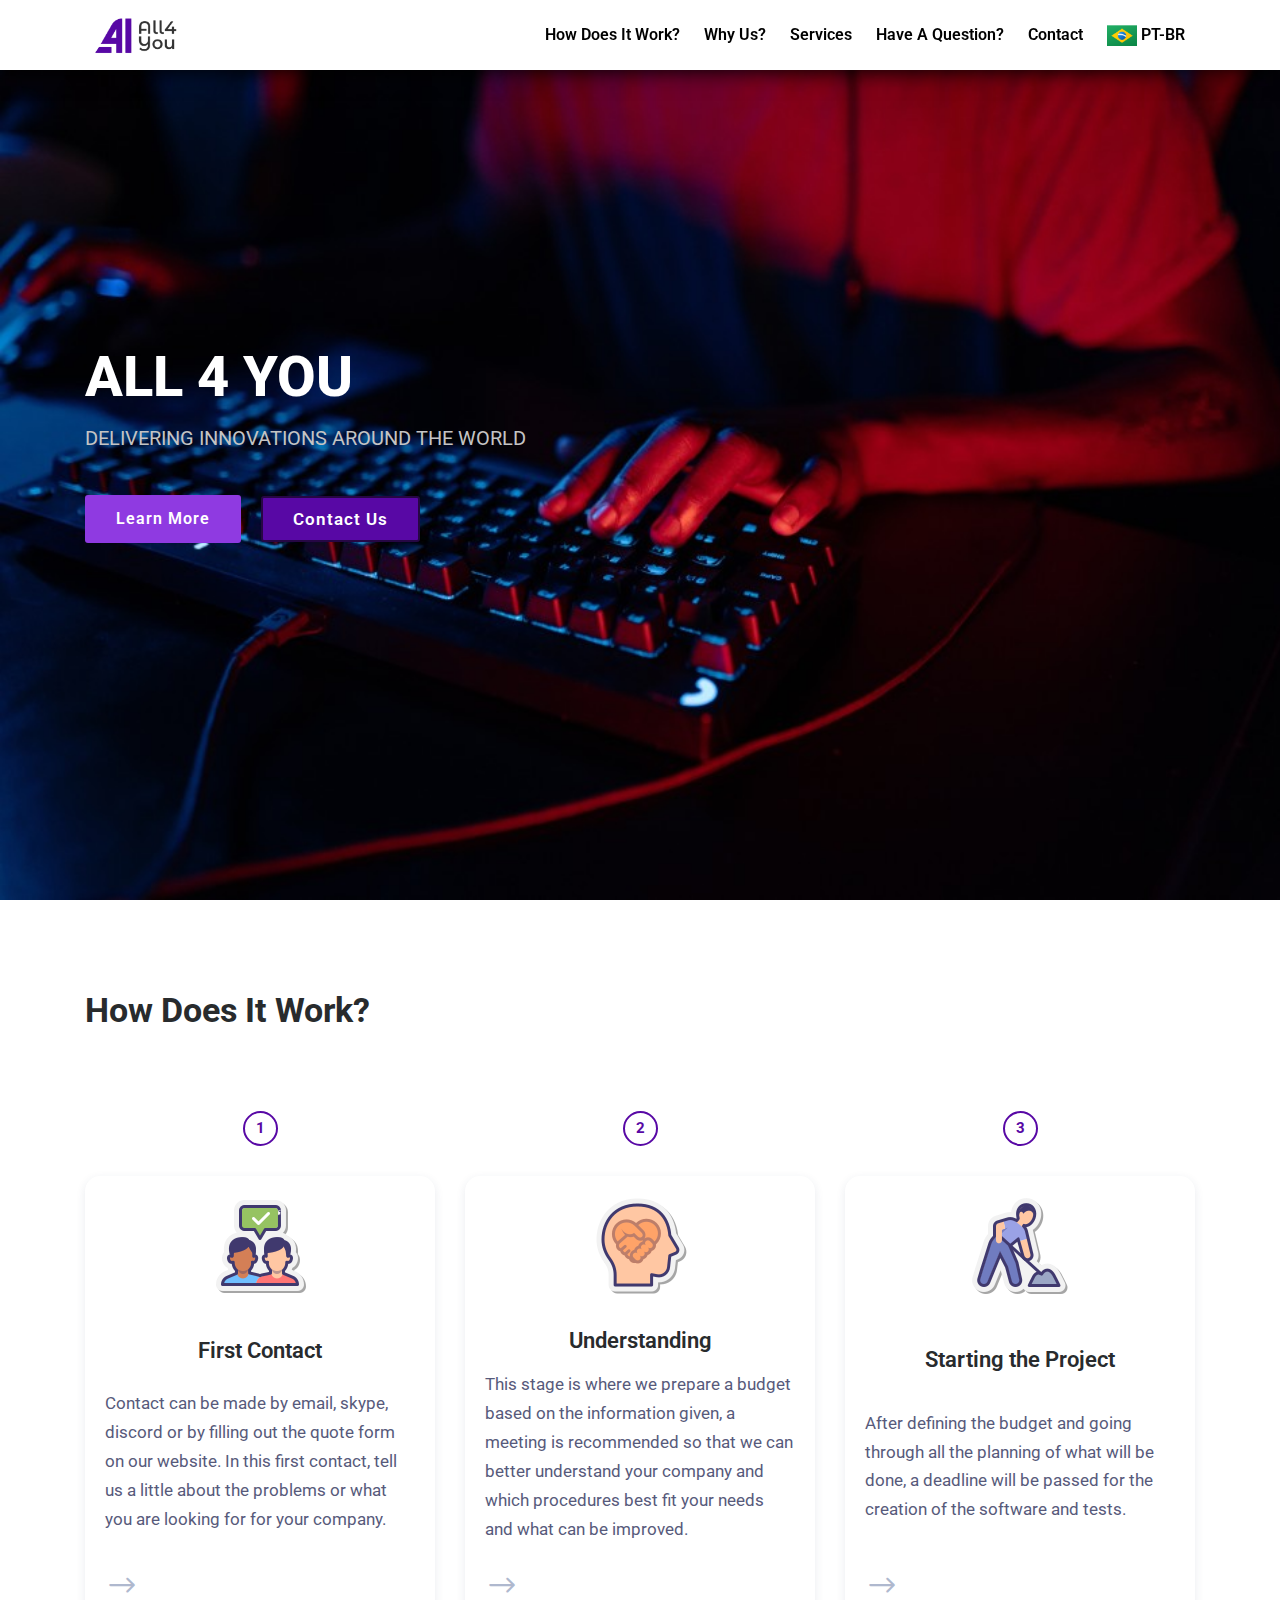
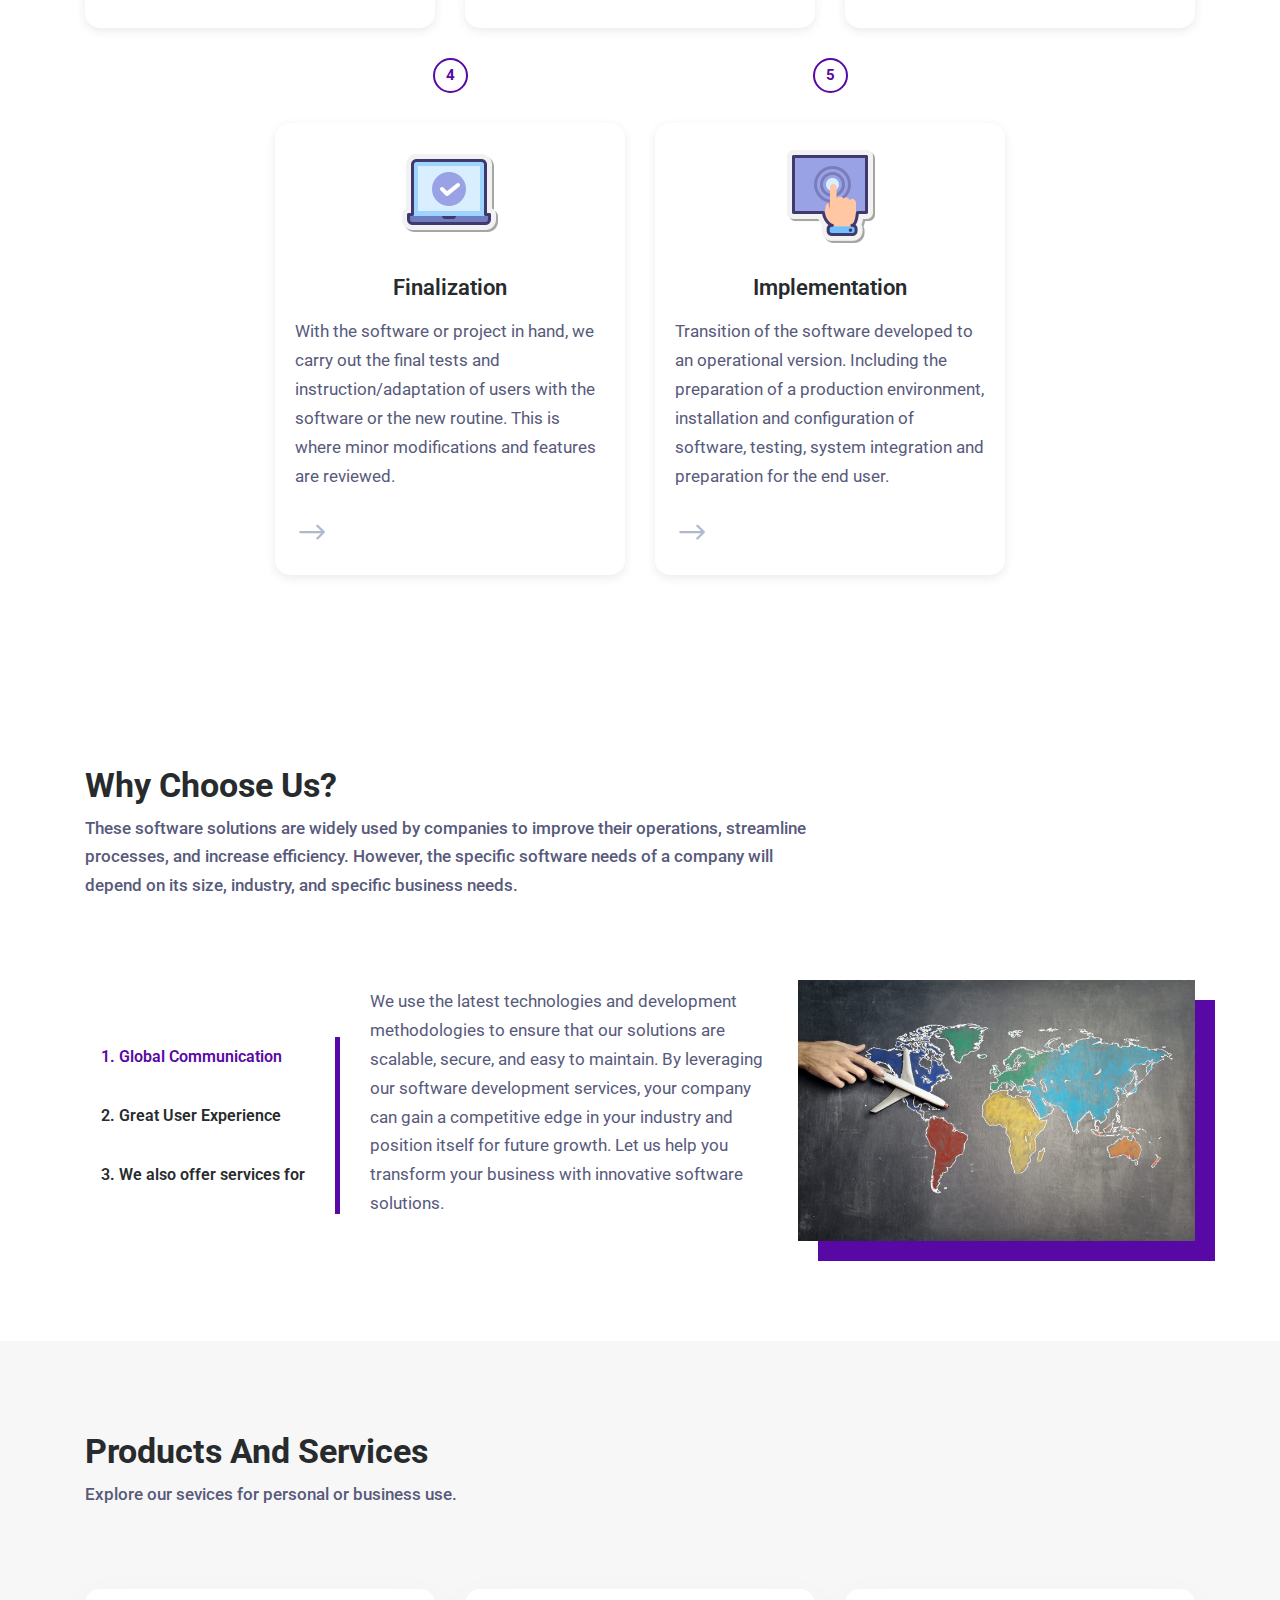
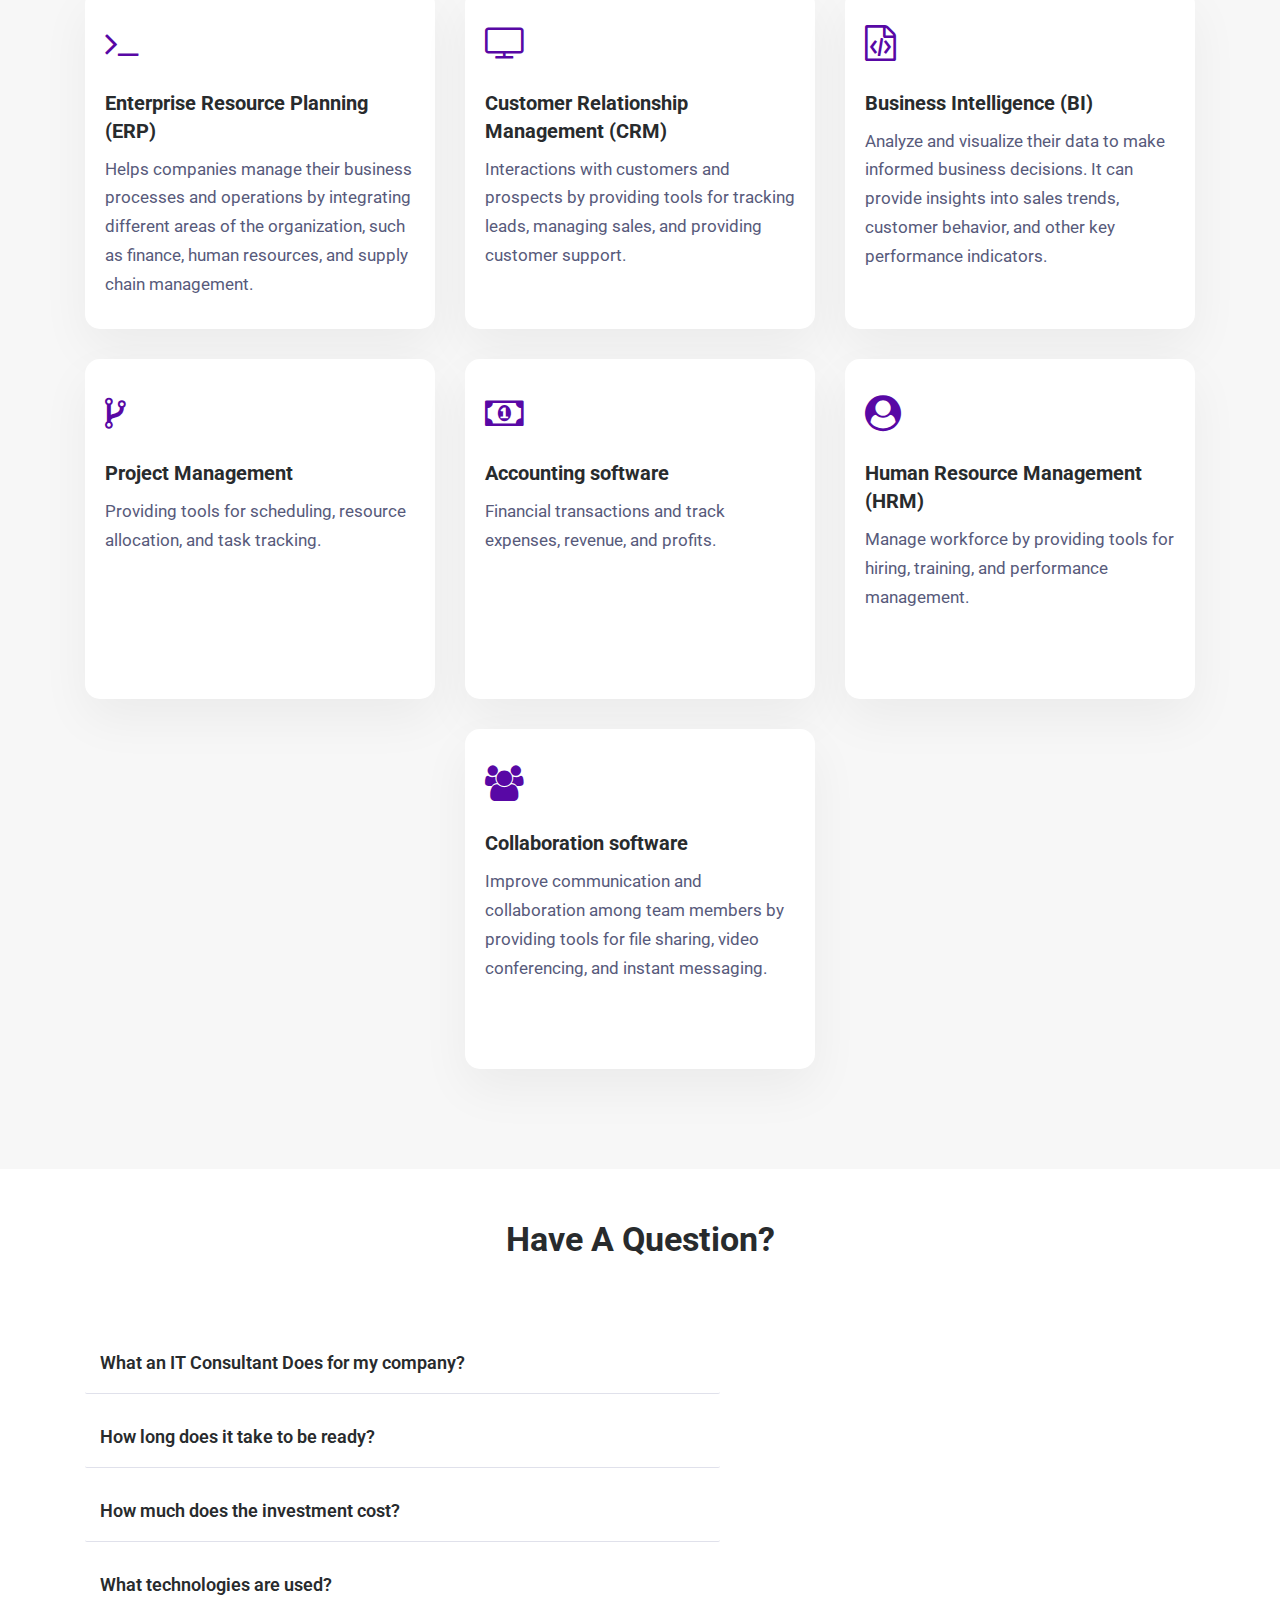
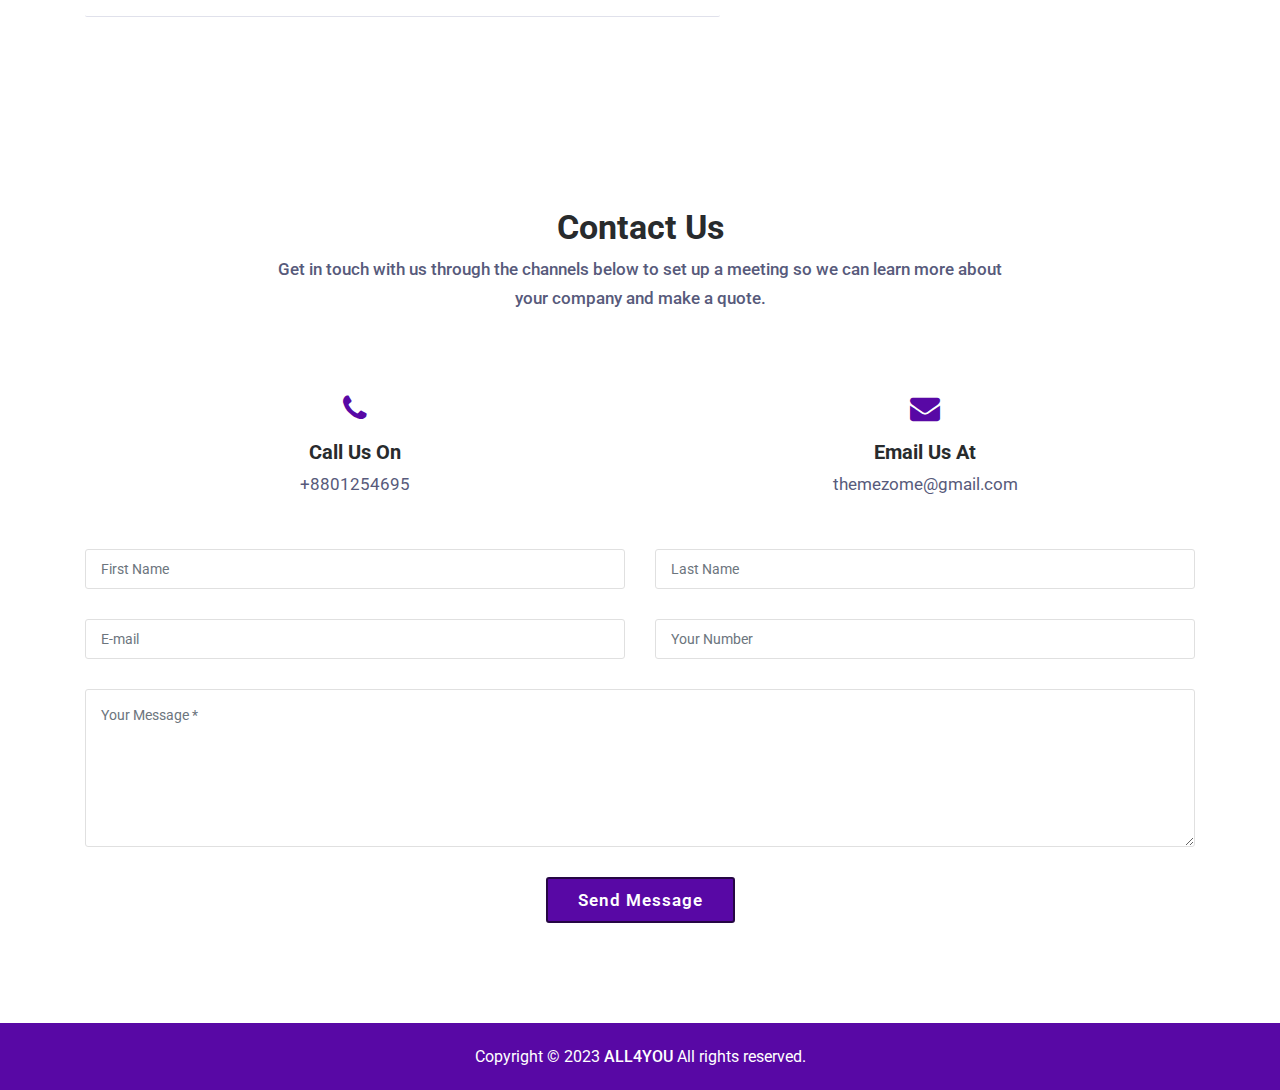
==== commit 78399d46: "tradução" ====
--- a/index.html
+++ b/index.html
@@ -101,7 +101,9 @@
                 <nav class="classy-navbar justify-content-between" id="onitaNav">
 
                     <!-- Logo -->
-                    <a class="nav-brand" href="./index.html"><img loading="lazy" src="img/bg-img/logo-all4u.png" alt="Logo da empresa"></a>
+                    <a class="nav-brand" href="./index.html">
+                        <img loading="lazy" src="img/bg-img/logo-all4u.png" alt="Logo da empresa" height="55px">
+                    </a>
 
                     <!-- Navbar Toggler -->
                     <div class="classy-navbar-toggler">
@@ -117,7 +119,6 @@
                         <!-- Nav Start -->
                         <div class="classynav">
                             <ul id="nav">
-                                <li><a href="#home">Home</a></li>
                                 <li><a href="#work">How Does It Work?</a></li>
                                 <li><a href="#why-us">Why Us?</a></li>
                                 <li><a href="#services">Services</a></li>
--- a/style.css
+++ b/style.css
@@ -628,6 +628,10 @@
     height: 800px;
 }
 
+.all4you-detalhe {
+    color: #5808A5;
+}
+
 /* :: Preloader CSS */
 .ont-preloader {
     -webkit-box-align: center;
@@ -1037,6 +1041,12 @@
 .classy-navbar .nav-brand {
     width: 90px;
     font-size: 0;
+}
+
+.nav-brand img {
+    height: 55px;
+    width: auto;
+    max-width: none;
 }
 
 .classy-navbar .nav-brand:focus,
@@ -1172,11 +1182,11 @@
 }
 
 .classy-navbar-toggler .navbarToggler span {
-    background-color: #fff;
+    background-color: #000;
 }
 
 .classy-navbar-toggler .navbarToggler span {
-    background-color: #fff;
+    background-color: #000;
 }
 
 .breakpoint-on .classynav > ul > li > a {
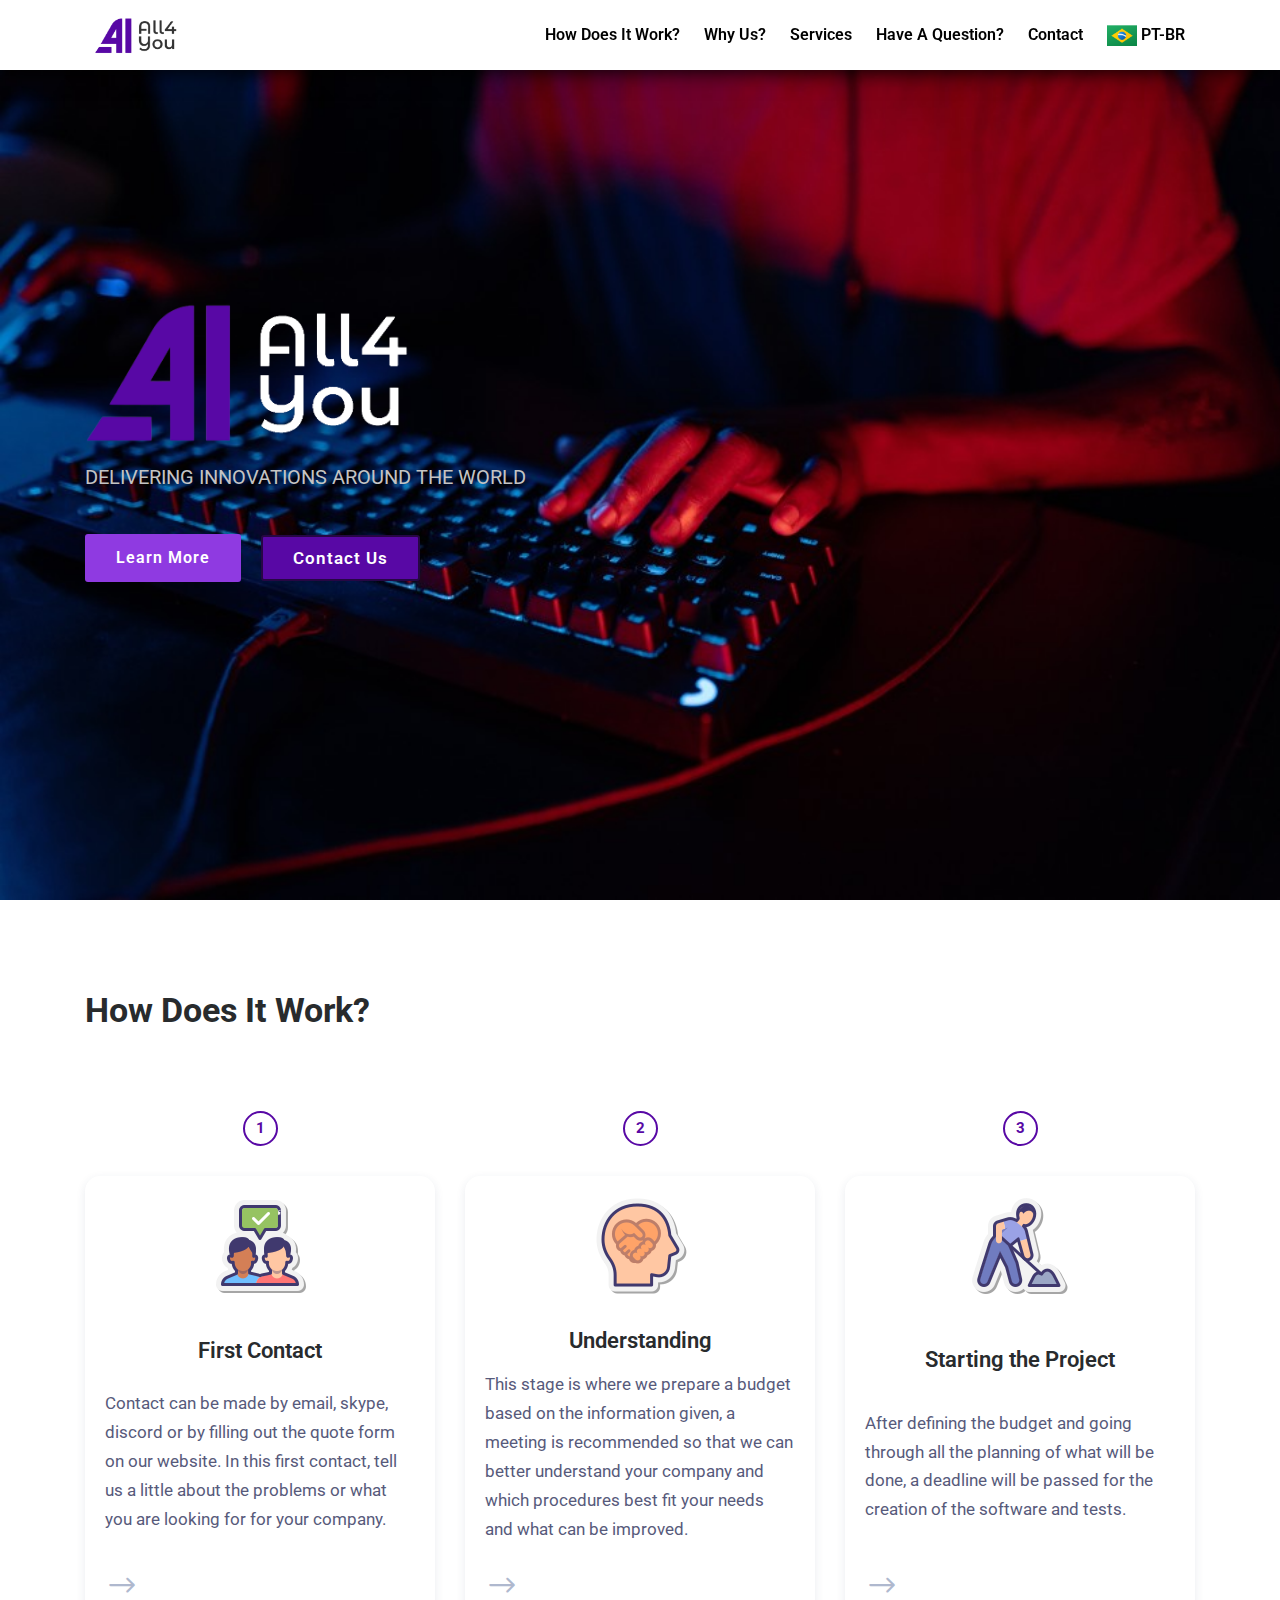
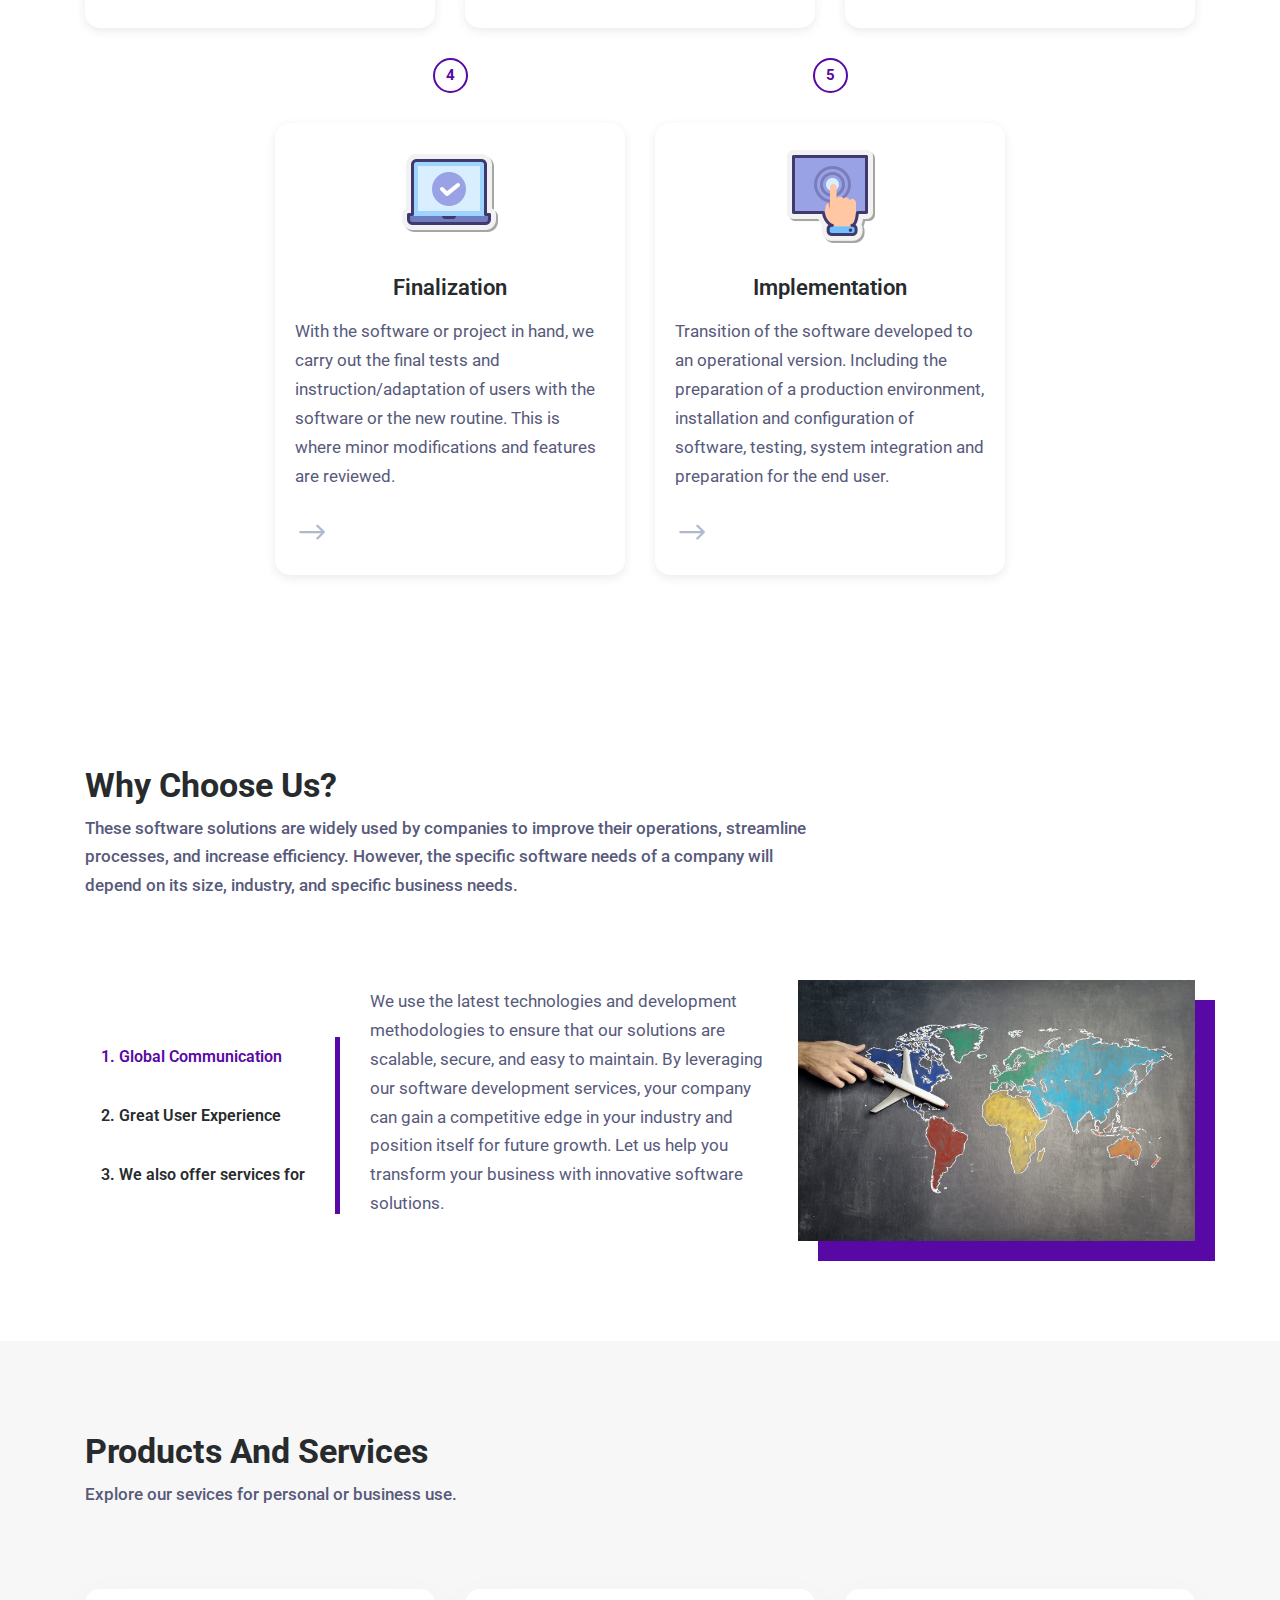
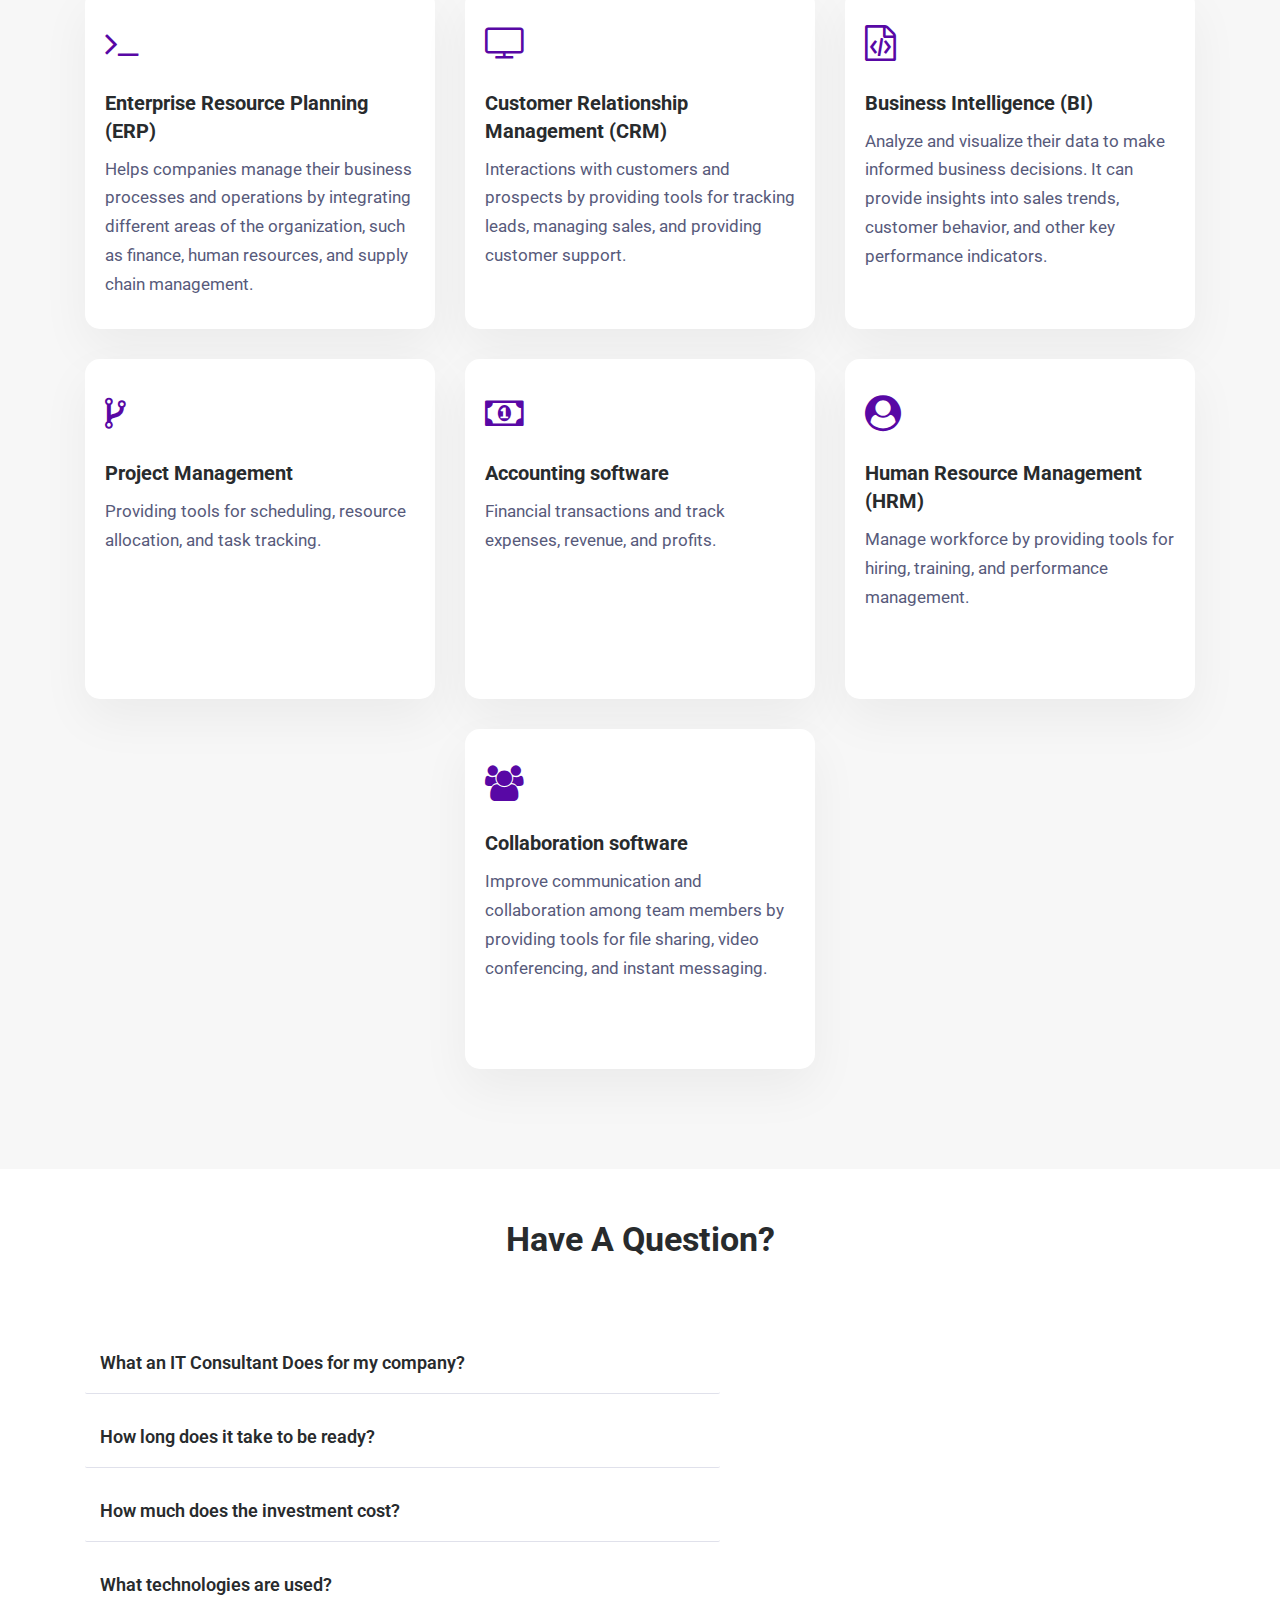
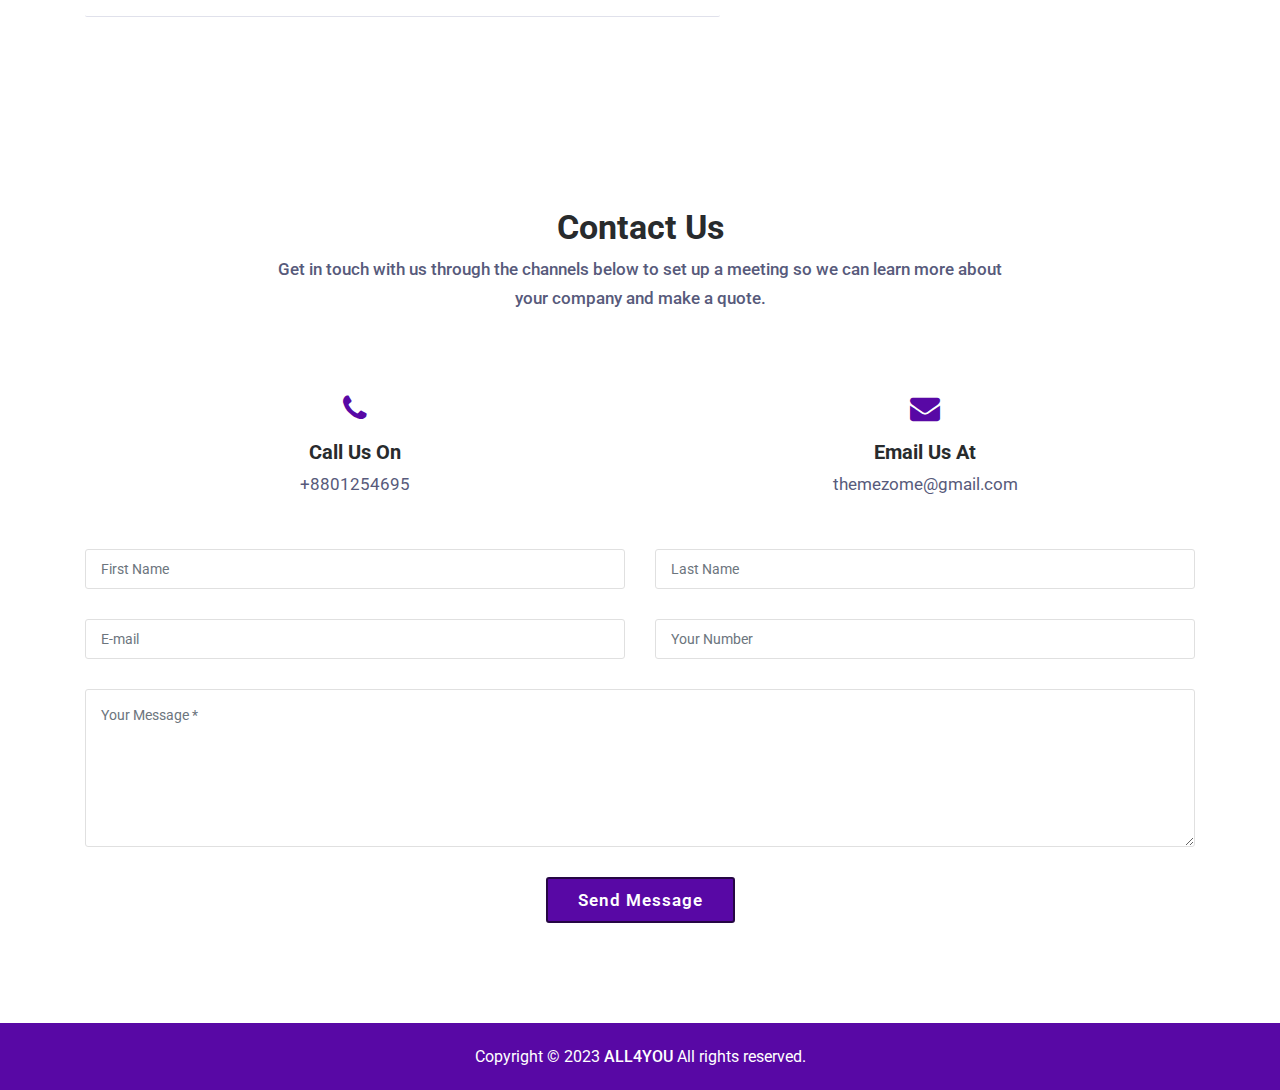
==== commit e385ca2e: "troca de logo" ====
--- a/index.html
+++ b/index.html
@@ -34,7 +34,8 @@
     <!-- fonts -->
     <link rel="preconnect" href="https://fonts.googleapis.com">
     <link rel="preconnect" href="https://fonts.gstatic.com" crossorigin>
-    <link href="https://fonts.googleapis.com/css2?family=Roboto:wght@100;300;400;500;700;900&display=swap" rel="stylesheet">
+    <link href="https://fonts.googleapis.com/css2?family=Roboto:wght@100;300;400;500;700;900&display=swap"
+        rel="stylesheet">
 
     <!-- Title -->
     <title>ALL 4 YOU - DELIVERING INNOVATIONS AROUND THE WORLD</title>
@@ -124,7 +125,8 @@
                                 <li><a href="#services">Services</a></li>
                                 <li><a href="#faqs">Have a Question?</a></li>
                                 <li><a href="#contact">Contact</a></li>
-                                <li><a href="./index-pt.html"><img loading="lazy" src="img/core-img/brasil-flag.png" alt="Bandeira do Brasil" height="30px"> PT-BR</a></li>
+                                <li><a href="./index-pt.html"><img loading="lazy" src="img/core-img/brasil-flag.png"
+                                            alt="Bandeira do Brasil" height="30px"> PT-BR</a></li>
                             </ul>
                         </div>
                         <!-- Nav End -->
@@ -142,10 +144,12 @@
                 <!-- Welcome Text -->
                 <div class="col-md-6">
                     <div class="welcome-text-new-2">
-                        <h2 data-animation="fadeInDown" data-delay="900ms">ALL 4 YOU</h2>
+                        <h2 data-animation="fadeInDown" data-delay="900ms"><img src="img/bg-img/logo-branca.png"
+                                alt="Logo da Empresa" height="150px" class="logo-principal"></h2>
                         <p data-animation="fadeInDown" data-delay="400ms">DELIVERING INNOVATIONS AROUND THE WORLD</p>
                         <div class="hero-btn-group mt-30" data-animation="fadeInDown" data-delay="90ms">
-                            <a href="#work" class="slide-vertical btn onita-btn-2 mr-3 mb-3" data-splitting>Learn More</a>
+                            <a href="#work" class="slide-vertical btn onita-btn-2 mr-3 mb-3" data-splitting>Learn
+                                More</a>
                             <a href="#contact" class="slide-vertical btn onita-btn mb-3" data-splitting>Contact Us</a>
                         </div>
                     </div>
@@ -179,8 +183,9 @@
                                 <img loading="lazy" src="img/bg-img/first-contact.png" alt="Imagem Ilustrativa">
                             </div>
                             <h4>First Contact</h4>
-                            <p class="mb-0">Contact can be made by email, skype, discord or by filling out the quote form on our website. In this first contact,
-                            tell us a little about the problems or what you are looking for for your company.</p>
+                            <p class="mb-0">Contact can be made by email, skype, discord or by filling out the quote
+                                form on our website. In this first contact,
+                                tell us a little about the problems or what you are looking for for your company.</p>
                             <div class="derection-icon">
                                 <i class="arrow_right"></i>
                             </div>
@@ -199,8 +204,10 @@
                                 <img loading="lazy" src="img/bg-img/understanding.png" alt="Imagem Ilustrativa">
                             </div>
                             <h4>Understanding</h4>
-                            <p class="mb-0">This stage is where we prepare a budget based on the information given, a meeting is recommended so that we can better
-                            understand your company and which procedures best fit your needs and what can be improved.</p>
+                            <p class="mb-0">This stage is where we prepare a budget based on the information given, a
+                                meeting is recommended so that we can better
+                                understand your company and which procedures best fit your needs and what can be
+                                improved.</p>
                             <div class="derection-icon">
                                 <i class="arrow_right"></i>
                             </div>
@@ -219,8 +226,9 @@
                                 <img loading="lazy" src="img/bg-img/start-project.png" alt="Imagem Ilustrativa">
                             </div>
                             <h4>Starting the Project</h4>
-                            <p class="mb-0">After defining the budget and going through all the planning of what will be done, a deadline will be passed for the
-                            creation of the software and tests.</p>
+                            <p class="mb-0">After defining the budget and going through all the planning of what will be
+                                done, a deadline will be passed for the
+                                creation of the software and tests.</p>
                             <div class="derection-icon">
                                 <i class="arrow_right"></i>
                             </div>
@@ -238,8 +246,9 @@
                                 <img loading="lazy" src="img/bg-img/finalization.png" alt="Imagem Ilustrativa">
                             </div>
                             <h4>Finalization</h4>
-                            <p class="mb-0">With the software or project in hand, we carry out the final tests and instruction/adaptation of users with the software
-                            or the new routine. This is where minor modifications and features are reviewed.</p>
+                            <p class="mb-0">With the software or project in hand, we carry out the final tests and
+                                instruction/adaptation of users with the software
+                                or the new routine. This is where minor modifications and features are reviewed.</p>
                             <div class="derection-icon">
                                 <i class="arrow_right"></i>
                             </div>
@@ -257,10 +266,12 @@
                                 <img loading="lazy" src="img/bg-img/implamentation.png" alt="Imagem Ilustrativa">
                             </div>
                             <h4>Implementation</h4>
-                            <p class="mb-0">Transition of the software developed to an operational version. Including the preparation of a production environment,
-                            installation and configuration of software, testing, system integration and preparation for the end user.</p>
+                            <p class="mb-0">Transition of the software developed to an operational version. Including
+                                the preparation of a production environment,
+                                installation and configuration of software, testing, system integration and preparation
+                                for the end user.</p>
                             <div class="derection-icon">
-                               <i class="arrow_right"></i>
+                                <i class="arrow_right"></i>
                             </div>
                         </div>
                     </div>
@@ -279,9 +290,11 @@
                     <div class="heading-title">
                         <h2>Why Choose Us?</h2>
                         <p>
-                            These software solutions are widely used by companies to improve their operations, streamline
+                            These software solutions are widely used by companies to improve their operations,
+                            streamline
                             processes, and increase
-                            efficiency. However, the specific software needs of a company will depend on its size, industry, and
+                            efficiency. However, the specific software needs of a company will depend on its size,
+                            industry, and
                             specific business
                             needs.
                         </p>
@@ -296,15 +309,18 @@
                         <!-- Nav Nav-tabs -->
                         <ul class="nav nav-tabs mb-10" id="myTab" role="tablist">
                             <li class="nav-item">
-                                <a class="nav-link active mb-20" id="Wallet-tab" data-toggle="tab" href="#step-one" role="tab" aria-controls="step-one" aria-expanded="true">1. Global Communication</a>
-                            </li>
-                            <!-- Nav Item -->
-                            <li class="nav-item"> 
-                                <a class="nav-link mb-20" id="coin-tab" data-toggle="tab" href="#step-two" role="tab" aria-controls="step-two" aria-expanded="true">2. Great User Experience</a>
+                                <a class="nav-link active mb-20" id="Wallet-tab" data-toggle="tab" href="#step-one"
+                                    role="tab" aria-controls="step-one" aria-expanded="true">1. Global Communication</a>
                             </li>
                             <!-- Nav Item -->
                             <li class="nav-item">
-                                <a class="nav-link mb-20" id="buy-tab" data-toggle="tab" href="#step-three" role="tab" aria-controls="step-three" aria-expanded="true">3. We also offer services for</a>
+                                <a class="nav-link mb-20" id="coin-tab" data-toggle="tab" href="#step-two" role="tab"
+                                    aria-controls="step-two" aria-expanded="true">2. Great User Experience</a>
+                            </li>
+                            <!-- Nav Item -->
+                            <li class="nav-item">
+                                <a class="nav-link mb-20" id="buy-tab" data-toggle="tab" href="#step-three" role="tab"
+                                    aria-controls="step-three" aria-expanded="true">3. We also offer services for</a>
                             </li>
                         </ul>
                     </div>
@@ -313,21 +329,26 @@
                 <div class="col-lg-9 mb-50">
                     <!-- Tab Content -->
                     <div class="tab-content" id="myTabContent">
-                        <div class="tab-pane fade show active" id="step-one" role="tabpanel" aria-labelledby="Wallet-tab">
+                        <div class="tab-pane fade show active" id="step-one" role="tabpanel"
+                            aria-labelledby="Wallet-tab">
                             <!-- Single Tab Content -->
                             <div class="single-tab-content">
                                 <div class="row align-items-center">
                                     <div class="col-md-6 mb-50-xs">
-                                        <p>We use the latest technologies and development methodologies to ensure that our solutions are scalable, secure, and easy
-                                        to maintain. By leveraging our software development services, your company can gain a competitive edge in your industry
-                                        and position itself for future growth. Let us help you transform your business with innovative software solutions.</p>
-                                        
+                                        <p>We use the latest technologies and development methodologies to ensure that
+                                            our solutions are scalable, secure, and easy
+                                            to maintain. By leveraging our software development services, your company
+                                            can gain a competitive edge in your industry
+                                            and position itself for future growth. Let us help you transform your
+                                            business with innovative software solutions.</p>
+
                                     </div>
 
                                     <div class="col-md-6">
                                         <div class="grow-brand-image-area">
                                             <div class="grow-brand-thumb">
-                                                <img loading="lazy" src="img/bg-img/global-communication.jpg" alt="Imagem ilustrativar do mapa mundi">
+                                                <img loading="lazy" src="img/bg-img/global-communication.jpg"
+                                                    alt="Imagem ilustrativar do mapa mundi">
                                             </div>
                                             <div class="bg-overlay-brand"></div>
                                         </div>
@@ -343,14 +364,17 @@
                                     <div class="col-md-6">
                                         <div class="grow-brand-image-area mb-50-xs">
                                             <div class="grow-brand-thumb">
-                                                <img loading="lazy" src="img/bg-img/user-experience.jpg" alt="Imagem Ilustrativa de um homem no computador">
+                                                <img loading="lazy" src="img/bg-img/user-experience.jpg"
+                                                    alt="Imagem Ilustrativa de um homem no computador">
                                             </div>
                                         </div>
                                     </div>
                                     <div class="col-md-6">
-                                        <p>We have a team of experienced developers who can design and build custom software solutions to help your company
-                                        streamline processes, increase efficiency, and improve customer engagement.</p>
-                                        
+                                        <p>We have a team of experienced developers who can design and build custom
+                                            software solutions to help your company
+                                            streamline processes, increase efficiency, and improve customer engagement.
+                                        </p>
+
                                         <a class="btn onita-btn mt-20" href="#services">Learn more</a>
                                     </div>
                                 </div>
@@ -367,10 +391,12 @@
                                             <!-- Service Text -->
                                             <div class="single-grow-text-info">
                                                 <div class="grow-icon">
-                                                    <img loading="lazy" src="img/bg-img/firewall-icon.png" alt="Imagem Ilustrativa">
+                                                    <img loading="lazy" src="img/bg-img/firewall-icon.png"
+                                                        alt="Imagem Ilustrativa">
                                                 </div>
-                                                <p class="mb-10 mt-20">Firewall services with specialized partnership</p>
-                                                
+                                                <p class="mb-10 mt-20">Firewall services with specialized partnership
+                                                </p>
+
                                             </div>
                                         </div>
                                     </div>
@@ -381,10 +407,11 @@
                                             <!-- Service Text -->
                                             <div class="single-grow-text-info">
                                                 <div class="grow-icon">
-                                                    <img loading="lazy" src="img/bg-img/database-icon.png" alt="Imagem Ilustrativa">
+                                                    <img loading="lazy" src="img/bg-img/database-icon.png"
+                                                        alt="Imagem Ilustrativa">
                                                 </div>
                                                 <p class="mb-10 mt-20">Automated Database BKP</p>
-                                               
+
                                             </div>
                                         </div>
                                     </div>
@@ -395,9 +422,10 @@
                                             <!-- Service Text -->
                                             <div class="single-grow-text-info">
                                                 <div class="grow-icon">
-                                                    <img loading="lazy" src="img/bg-img/migration-icon.png" alt="Imagem Ilustrativa">
+                                                    <img loading="lazy" src="img/bg-img/migration-icon.png"
+                                                        alt="Imagem Ilustrativa">
                                                 </div>
-                                                <p class="mb-10 mt-20">Platform Migration</p>                            
+                                                <p class="mb-10 mt-20">Platform Migration</p>
                                             </div>
                                         </div>
                                     </div>
@@ -408,10 +436,12 @@
                                             <!-- Service Text -->
                                             <div class="single-grow-text-info">
                                                 <div class="grow-icon">
-                                                    <img loading="lazy" src="img/bg-img/fratures-icon.png" alt="Imagem Ilustrativa">
-                                                </div>                                               
-                                                <p class="mb-10 mt-20">Adding new features to your software/application</p>
-                                                
+                                                    <img loading="lazy" src="img/bg-img/fratures-icon.png"
+                                                        alt="Imagem Ilustrativa">
+                                                </div>
+                                                <p class="mb-10 mt-20">Adding new features to your software/application
+                                                </p>
+
                                             </div>
                                         </div>
                                     </div>
@@ -444,16 +474,18 @@
                     <!-- Single Service Area -->
                     <div class="single-service-area mb-30">
                         <!-- Hover Bg Image -->
-                        <div class="service-bg-thumb bg-overlay-3 bg-img" style="background-image: url(img/bg-img/enterprise.jpg);"></div>
+                        <div class="service-bg-thumb bg-overlay-3 bg-img"
+                            style="background-image: url(img/bg-img/enterprise.jpg);"></div>
                         <!-- Service Text -->
                         <div class="single-service-text-info">
                             <div class="service-icon">
                                 <i class="fa fa-terminal" aria-hidden="true"></i>
                             </div>
                             <h5>Enterprise Resource Planning (ERP)</h5>
-                            <p class="mb-0">Helps companies manage their business processes and operations by integrating different
-                            areas of the organization, such
-                            as finance, human resources, and supply chain management.</p>
+                            <p class="mb-0">Helps companies manage their business processes and operations by
+                                integrating different
+                                areas of the organization, such
+                                as finance, human resources, and supply chain management.</p>
                         </div>
                     </div>
                 </div>
@@ -462,7 +494,8 @@
                     <!-- Single Service Area -->
                     <div class="single-service-area mb-30">
                         <!-- Hover Bg Image -->
-                        <div class="service-bg-thumb bg-overlay-3 bg-img" style="background-image: url(img/bg-img/relationship.jpg);"></div>
+                        <div class="service-bg-thumb bg-overlay-3 bg-img"
+                            style="background-image: url(img/bg-img/relationship.jpg);"></div>
                         <!-- Service Text -->
                         <div class="single-service-text-info">
                             <div class="service-icon">
@@ -482,7 +515,8 @@
                     <!-- Single Service Area -->
                     <div class="single-service-area mb-30">
                         <!-- Hover Bg Image -->
-                        <div class="service-bg-thumb bg-overlay-3 bg-img" style="background-image: url(img/bg-img/business.jpg);"></div>
+                        <div class="service-bg-thumb bg-overlay-3 bg-img"
+                            style="background-image: url(img/bg-img/business.jpg);"></div>
                         <!-- Service Text -->
                         <div class="single-service-text-info">
                             <div class="service-icon">
@@ -502,7 +536,8 @@
                     <!-- Single Service Area -->
                     <div class="single-service-area mb-30">
                         <!-- Hover Bg Image -->
-                        <div class="service-bg-thumb bg-overlay-3 bg-img" style="background-image: url(img/bg-img/management.jpg);"></div>
+                        <div class="service-bg-thumb bg-overlay-3 bg-img"
+                            style="background-image: url(img/bg-img/management.jpg);"></div>
                         <!-- Service Text -->
                         <div class="single-service-text-info">
                             <div class="service-icon">
@@ -518,7 +553,8 @@
                     <!-- Single Service Area -->
                     <div class="single-service-area mb-30">
                         <!-- Hover Bg Image -->
-                        <div class="service-bg-thumb bg-overlay-3 bg-img" style="background-image: url(img/bg-img/software.jpg);"></div>
+                        <div class="service-bg-thumb bg-overlay-3 bg-img"
+                            style="background-image: url(img/bg-img/software.jpg);"></div>
                         <!-- Service Text -->
                         <div class="single-service-text-info">
                             <div class="service-icon">
@@ -536,7 +572,8 @@
                     <!-- Single Service Area -->
                     <div class="single-service-area mb-30">
                         <!-- Hover Bg Image -->
-                        <div class="service-bg-thumb bg-overlay-3 bg-img" style="background-image: url(img/bg-img/resource.jpg);"></div>
+                        <div class="service-bg-thumb bg-overlay-3 bg-img"
+                            style="background-image: url(img/bg-img/resource.jpg);"></div>
                         <!-- Service Text -->
                         <div class="single-service-text-info">
                             <div class="service-icon">
@@ -553,7 +590,8 @@
                     <!-- Single Service Area -->
                     <div class="single-service-area mb-30">
                         <!-- Hover Bg Image -->
-                        <div class="service-bg-thumb bg-overlay-3 bg-img" style="background-image: url(img/bg-img/collaboration-software.jpg);"></div>
+                        <div class="service-bg-thumb bg-overlay-3 bg-img"
+                            style="background-image: url(img/bg-img/collaboration-software.jpg);"></div>
                         <!-- Service Text -->
                         <div class="single-service-text-info">
                             <div class="service-icon">
@@ -592,22 +630,32 @@
                             <div class="accordion-item  panel">
                                 <div class="accordion-heading" role="tab" id="crypto-accordion-heading-1">
                                     <h4 class="accordion-title">
-                                        <a class="collapsed" data-toggle="collapse" data-parent="#crypto-accordion-1" href="#crypto-accordion-panel-1" aria-expanded="false" aria-controls="crypto-accordion-panel-1">
+                                        <a class="collapsed" data-toggle="collapse" data-parent="#crypto-accordion-1"
+                                            href="#crypto-accordion-panel-1" aria-expanded="false"
+                                            aria-controls="crypto-accordion-panel-1">
                                             What an IT Consultant Does
                                             for my company?
                                         </a>
                                     </h4>
                                 </div>
-                                <div id="crypto-accordion-panel-1" class="accordion-collapse collapse" role="tabpanel" aria-labelledby="crypto-accordion-heading-1" aria-expanded="false">
+                                <div id="crypto-accordion-panel-1" class="accordion-collapse collapse" role="tabpanel"
+                                    aria-labelledby="crypto-accordion-heading-1" aria-expanded="false">
                                     <div class="accordion-content">
                                         <p>
-                                            An IT consultant is a professional who provides expert advice to companies on how to optimize their information
-                                            technology systems and infrastructure. They have specialized knowledge and expertise in various areas of IT, including
-                                            software development, cybersecurity, cloud computing, and data analytics. IT consultants work closely with their clients
-                                            to assess their IT needs, identify areas for improvement, and recommend solutions that align with their business goals
-                                            and budget. They may also provide ongoing support and maintenance to ensure that the IT systems are functioning properly
-                                            and meeting the company's needs. Overall, the role of an IT consultant is to help companies leverage technology to
-                                            improve their operations, increase efficiency, and gain a competitive edge in their industry.
+                                            An IT consultant is a professional who provides expert advice to companies
+                                            on how to optimize their information
+                                            technology systems and infrastructure. They have specialized knowledge and
+                                            expertise in various areas of IT, including
+                                            software development, cybersecurity, cloud computing, and data analytics. IT
+                                            consultants work closely with their clients
+                                            to assess their IT needs, identify areas for improvement, and recommend
+                                            solutions that align with their business goals
+                                            and budget. They may also provide ongoing support and maintenance to ensure
+                                            that the IT systems are functioning properly
+                                            and meeting the company's needs. Overall, the role of an IT consultant is to
+                                            help companies leverage technology to
+                                            improve their operations, increase efficiency, and gain a competitive edge
+                                            in their industry.
                                         </p>
                                     </div>
                                 </div>
@@ -615,16 +663,21 @@
                             <div class="accordion-item panel">
                                 <div class="accordion-heading" role="tab" id="crypto-accordion-heading-2">
                                     <h4 class="accordion-title">
-                                        <a class="collapsed" data-toggle="collapse" data-parent="#crypto-accordion-1" href="#crypto-accordion-collapse-2" aria-expanded="false" aria-controls="crypto-accordion-collapse-2">
+                                        <a class="collapsed" data-toggle="collapse" data-parent="#crypto-accordion-1"
+                                            href="#crypto-accordion-collapse-2" aria-expanded="false"
+                                            aria-controls="crypto-accordion-collapse-2">
                                             How long does it take to be ready?
                                         </a>
                                     </h4>
                                 </div>
-                                <div id="crypto-accordion-collapse-2" class="accordion-collapse collapse" role="tabpanel" aria-labelledby="crypto-accordion-heading-2" aria-expanded="false">
+                                <div id="crypto-accordion-collapse-2" class="accordion-collapse collapse"
+                                    role="tabpanel" aria-labelledby="crypto-accordion-heading-2" aria-expanded="false">
                                     <div class="accordion-content">
                                         <p>
-                                            Our Software solutions can take from days to months to deliver, it's going to depend heavily on the type of project and
-                                             scope and availability of resources, please get in touch for an estimation on delivery time.
+                                            Our Software solutions can take from days to months to deliver, it's going
+                                            to depend heavily on the type of project and
+                                            scope and availability of resources, please get in touch for an estimation
+                                            on delivery time.
                                         </p>
                                     </div>
                                 </div>
@@ -632,16 +685,21 @@
                             <div class="accordion-item panel active">
                                 <div class="accordion-heading" role="tab" id="crypto-accordion-heading-3">
                                     <h4 class="accordion-title">
-                                        <a class="" data-toggle="collapse" data-parent="#crypto-accordion-1" href="#crypto-accordion-collapse-3" aria-expanded="true" aria-controls="crypto-accordion-collapse-3">
+                                        <a class="" data-toggle="collapse" data-parent="#crypto-accordion-1"
+                                            href="#crypto-accordion-collapse-3" aria-expanded="true"
+                                            aria-controls="crypto-accordion-collapse-3">
                                             How much does the investment cost?
                                         </a>
                                     </h4>
                                 </div>
-                                <div id="crypto-accordion-collapse-3" class="accordion-collapse collapse in" role="tabpanel" aria-labelledby="crypto-accordion-heading-3" aria-expanded="true" >
+                                <div id="crypto-accordion-collapse-3" class="accordion-collapse collapse in"
+                                    role="tabpanel" aria-labelledby="crypto-accordion-heading-3" aria-expanded="true">
                                     <div class="accordion-content">
                                         <p>
-                                            Since each software project is unique, we price each project based on its complexity, scope, and delivery date
-                                            requirements. Please contact us for a personalized assessment of your project.
+                                            Since each software project is unique, we price each project based on its
+                                            complexity, scope, and delivery date
+                                            requirements. Please contact us for a personalized assessment of your
+                                            project.
                                         </p>
                                     </div>
                                 </div>
@@ -649,17 +707,23 @@
                             <div class="accordion-item panel active">
                                 <div class="accordion-heading" role="tab" id="crypto-accordion-heading-4">
                                     <h4 class="accordion-title">
-                                        <a class="" data-toggle="collapse" data-parent="#crypto-accordion-1" href="#crypto-accordion-collapse-4" aria-expanded="true" aria-controls="crypto-accordion-collapse-4">
+                                        <a class="" data-toggle="collapse" data-parent="#crypto-accordion-1"
+                                            href="#crypto-accordion-collapse-4" aria-expanded="true"
+                                            aria-controls="crypto-accordion-collapse-4">
                                             What technologies are used?
                                         </a>
                                     </h4>
                                 </div>
-                                <div id="crypto-accordion-collapse-4" class="accordion-collapse collapse in" role="tabpanel" aria-labelledby="crypto-accordion-heading-4" aria-expanded="true" >
+                                <div id="crypto-accordion-collapse-4" class="accordion-collapse collapse in"
+                                    role="tabpanel" aria-labelledby="crypto-accordion-heading-4" aria-expanded="true">
                                     <div class="accordion-content">
                                         <p>
-                                            We have experience with several front-end and back-end technologies, including but not limited to .NET, Xamarin,
-                                            TypeScript, Python, SQLServer, MySQL, Oracle, Angular and React. Our team of experts is always learning and expanding
-                                            their knowledge to stay up-to-date with the latest technologies and trends in the industry.
+                                            We have experience with several front-end and back-end technologies,
+                                            including but not limited to .NET, Xamarin,
+                                            TypeScript, Python, SQLServer, MySQL, Oracle, Angular and React. Our team of
+                                            experts is always learning and expanding
+                                            their knowledge to stay up-to-date with the latest technologies and trends
+                                            in the industry.
                                         </p>
                                     </div>
                                 </div>
@@ -686,8 +750,9 @@
                     <!-- Heading Title -->
                     <div class="heading-title text-center">
                         <h2>Contact Us</h2>
-                        <p>Get in touch with us through the channels below to set up a meeting so we can learn more about your company and make a
-                        quote.</p>
+                        <p>Get in touch with us through the channels below to set up a meeting so we can learn more
+                            about your company and make a
+                            quote.</p>
                     </div>
                 </div>
             </div>
@@ -731,31 +796,36 @@
                                         <!-- Form Group -->
                                         <div class="col-12 col-lg-6">
                                             <div class="form-group">
-                                                <input type="text" class="form-control mb-30" name="name" id="name" placeholder="First Name" required>
+                                                <input type="text" class="form-control mb-30" name="name" id="name"
+                                                    placeholder="First Name" required>
                                             </div>
                                         </div>
                                         <!-- Form Group -->
                                         <div class="col-12 col-lg-6">
                                             <div class="form-group">
-                                                <input type="text" class="form-control mb-30" name="name" id="name-2" placeholder="Last Name" required>
+                                                <input type="text" class="form-control mb-30" name="name" id="name-2"
+                                                    placeholder="Last Name" required>
                                             </div>
                                         </div>
                                         <!-- Form Group -->
                                         <div class="col-12 col-lg-6">
                                             <div class="form-group">
-                                                <input type="email" class="form-control mb-30" name="email" id="email" placeholder="E-mail" required>
+                                                <input type="email" class="form-control mb-30" name="email" id="email"
+                                                    placeholder="E-mail" required>
                                             </div>
                                         </div>
                                         <!-- Form Group -->
                                         <div class="col-12 col-lg-6">
                                             <div class="form-group">
-                                                <input type="text" class="form-control mb-30" name="subject" id="subject" placeholder="Your Number">
+                                                <input type="text" class="form-control mb-30" name="subject"
+                                                    id="subject" placeholder="Your Number">
                                             </div>
                                         </div>
                                         <!-- Form Group -->
                                         <div class="col-12">
                                             <div class="form-group">
-                                                <textarea name="message" class="form-control mb-30" id="message" cols="30" rows="6" placeholder="Your Message *" required></textarea>
+                                                <textarea name="message" class="form-control mb-30" id="message"
+                                                    cols="30" rows="6" placeholder="Your Message *" required></textarea>
                                             </div>
                                         </div>
                                         <!-- Button -->
--- a/style.css
+++ b/style.css
@@ -632,6 +632,12 @@
     color: #5808A5;
 }
 
+.logo-principal {
+    height: 150px;
+    max-width: none;
+    width: auto;
+}
+
 /* :: Preloader CSS */
 .ont-preloader {
     -webkit-box-align: center;
@@ -3371,4 +3377,10 @@
     .row {
         margin-inline: auto;
     }
-}
+
+    .logo-principal {
+        height: auto;
+        max-width: 100%;
+        width: auto;
+    }
+}
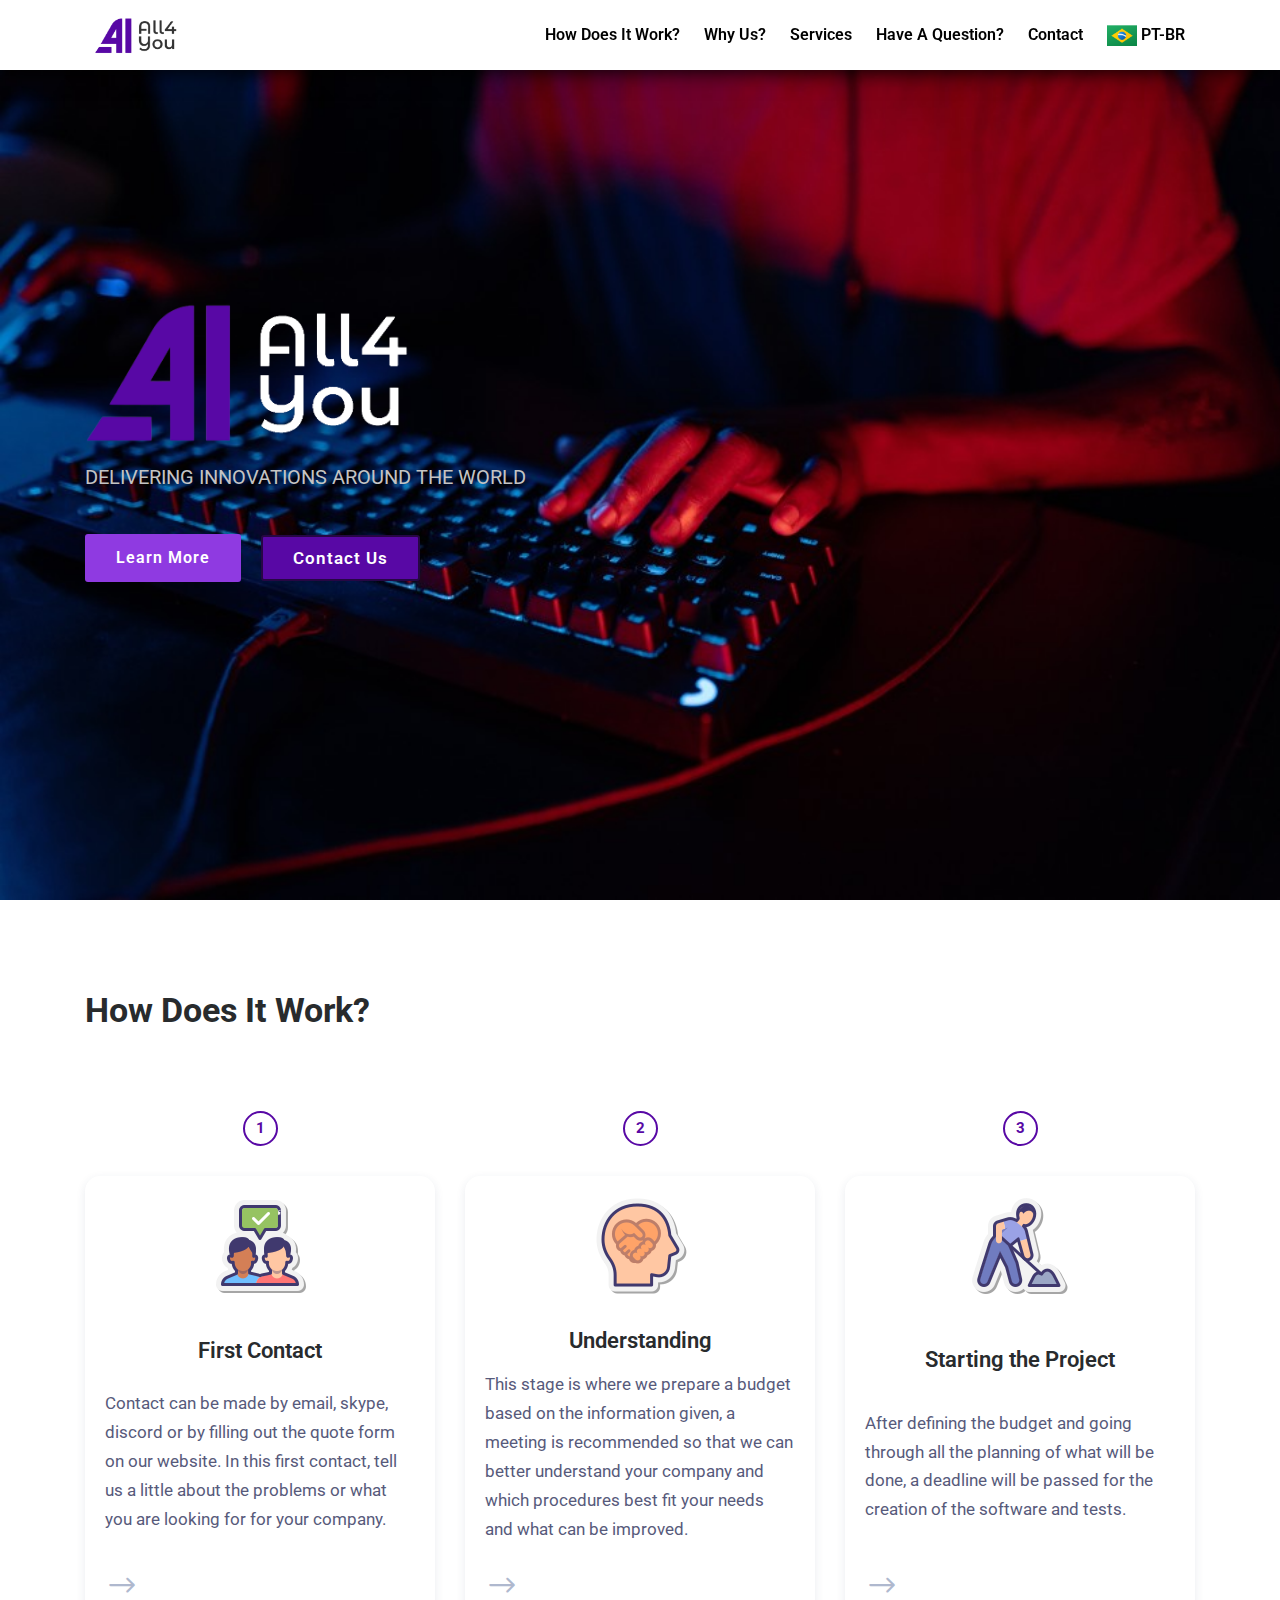
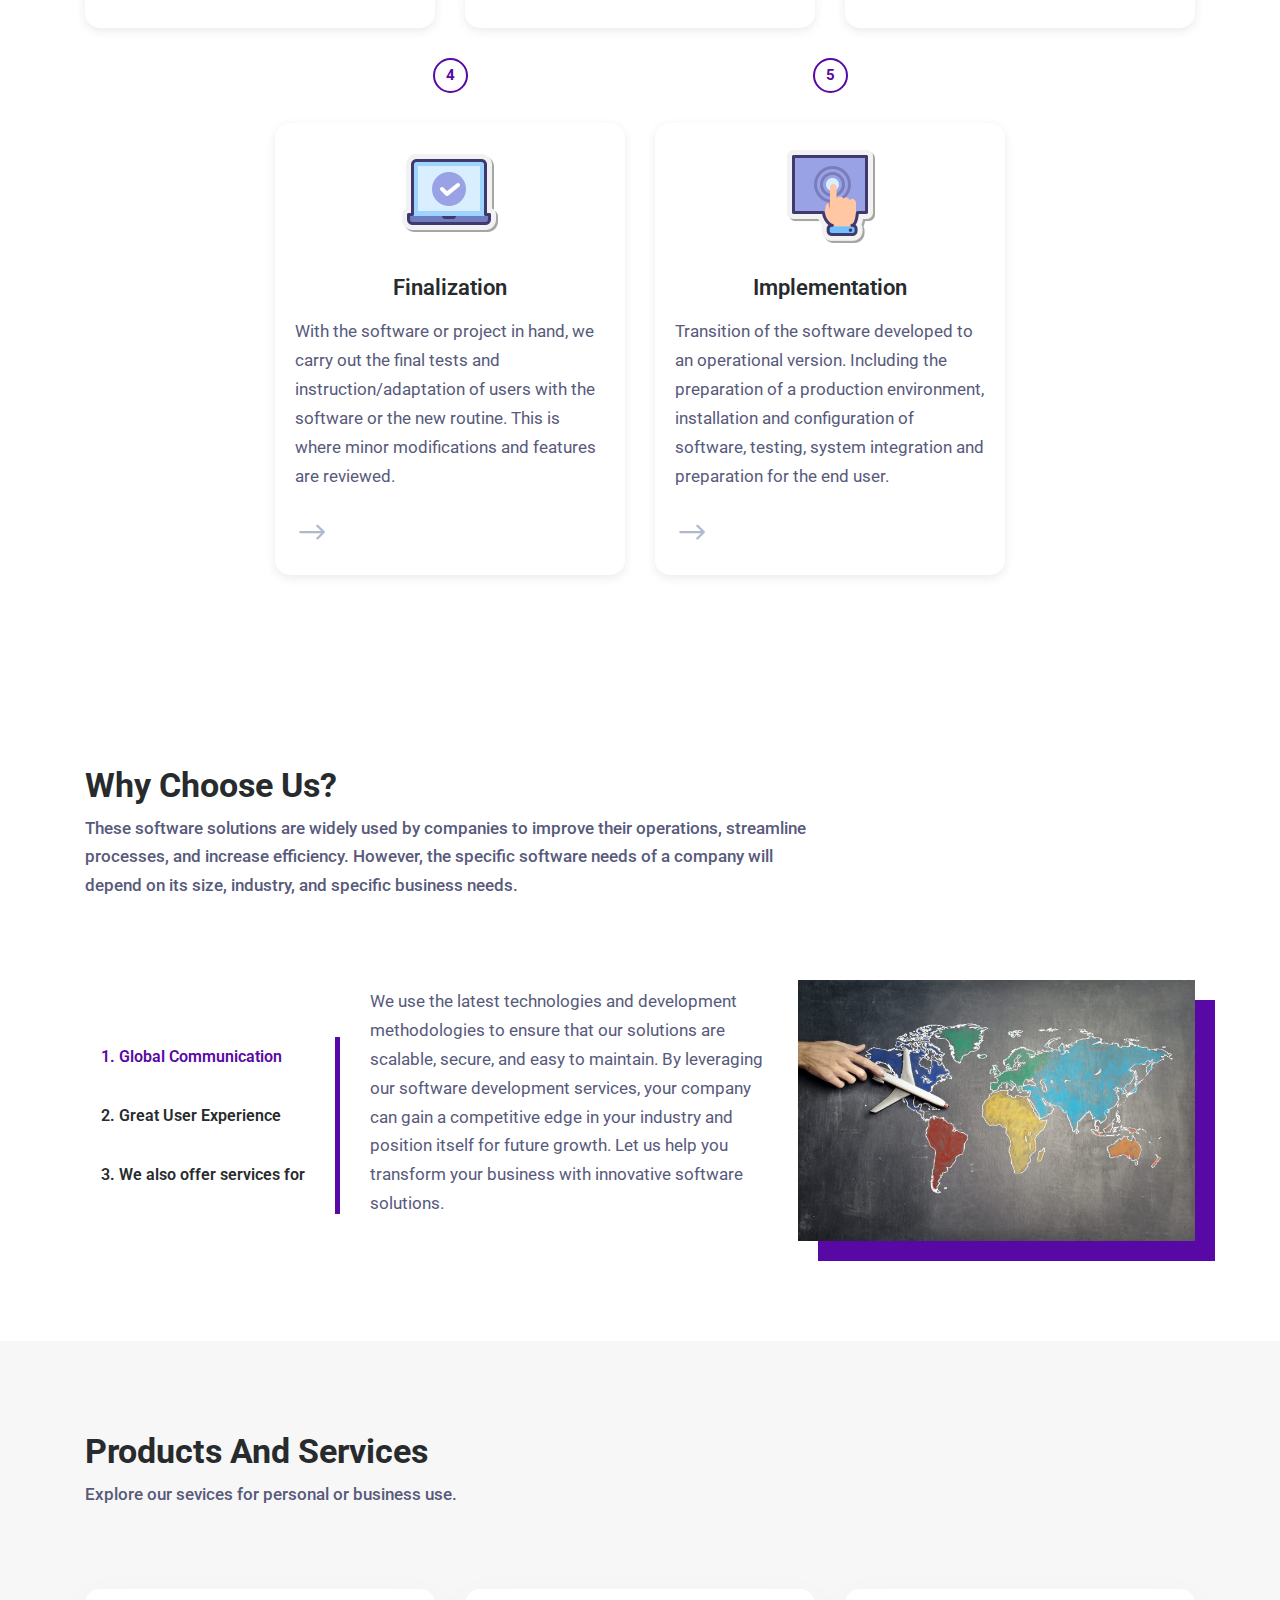
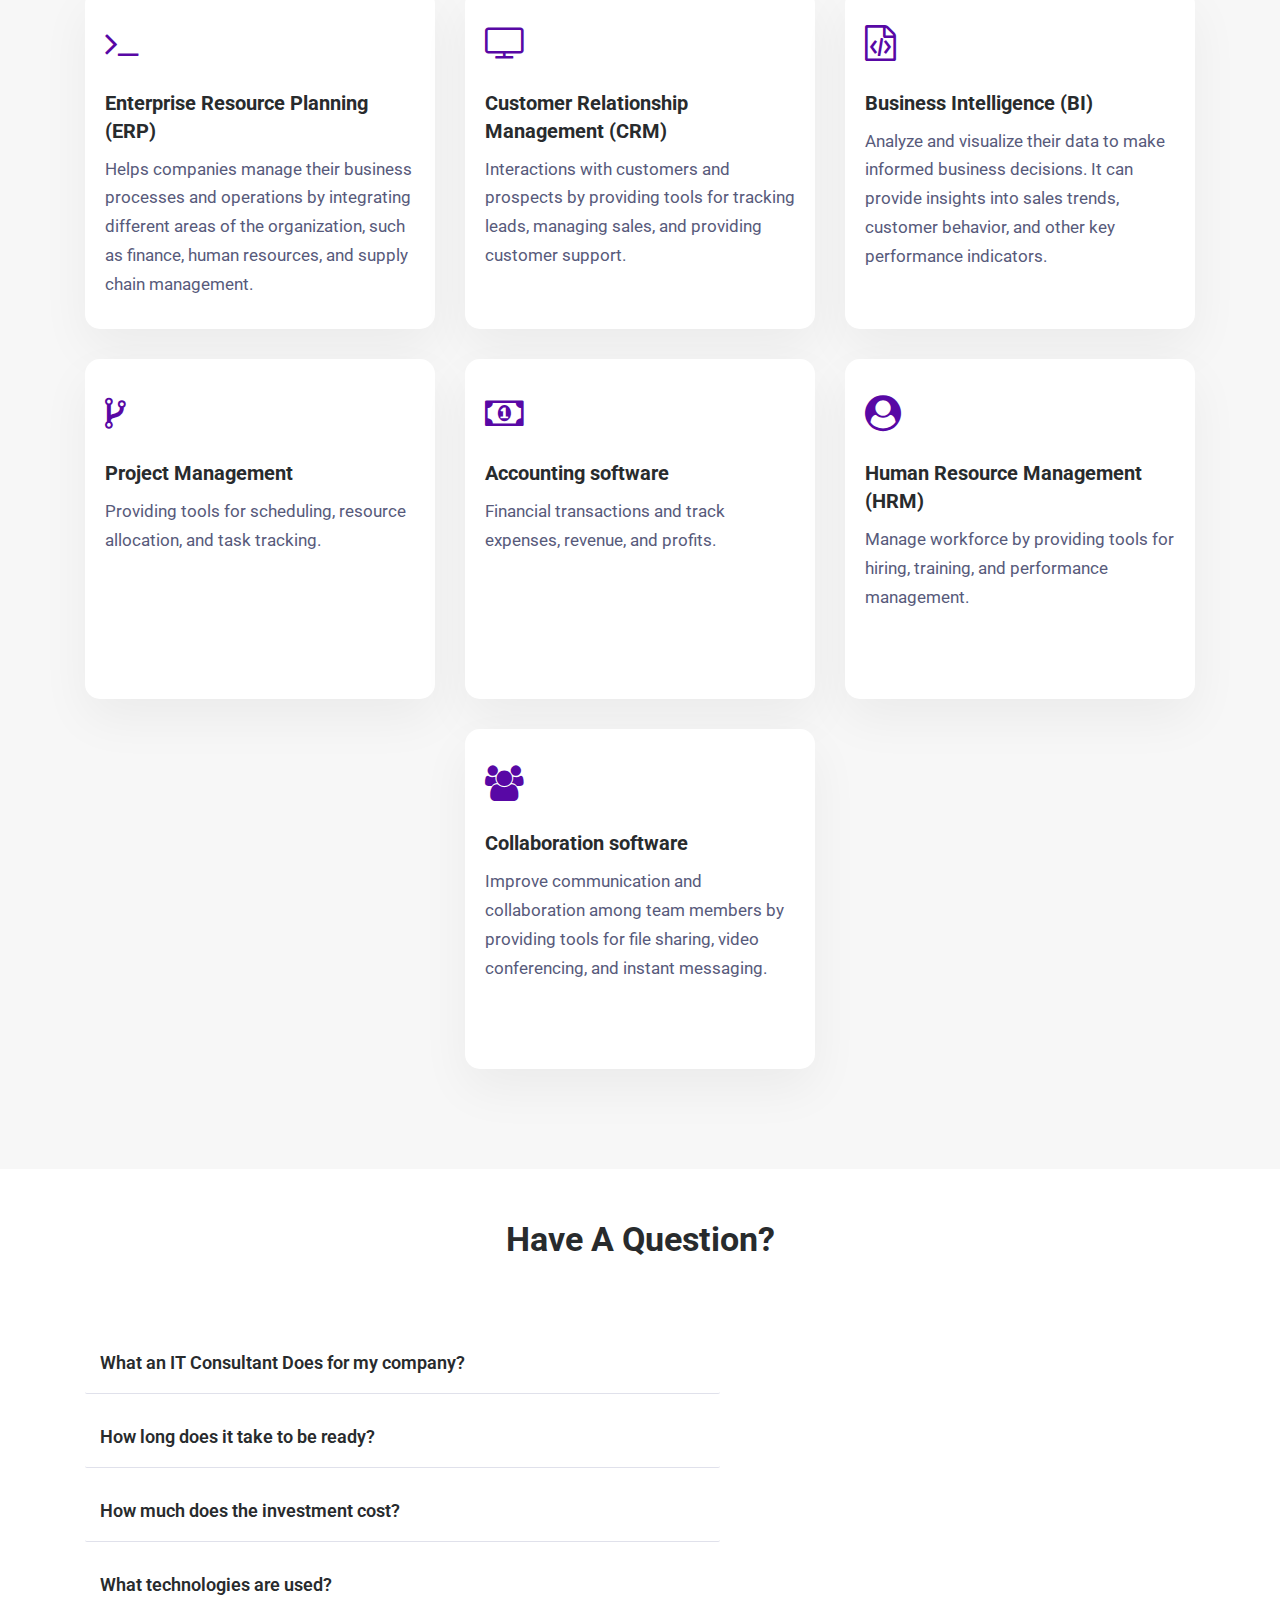
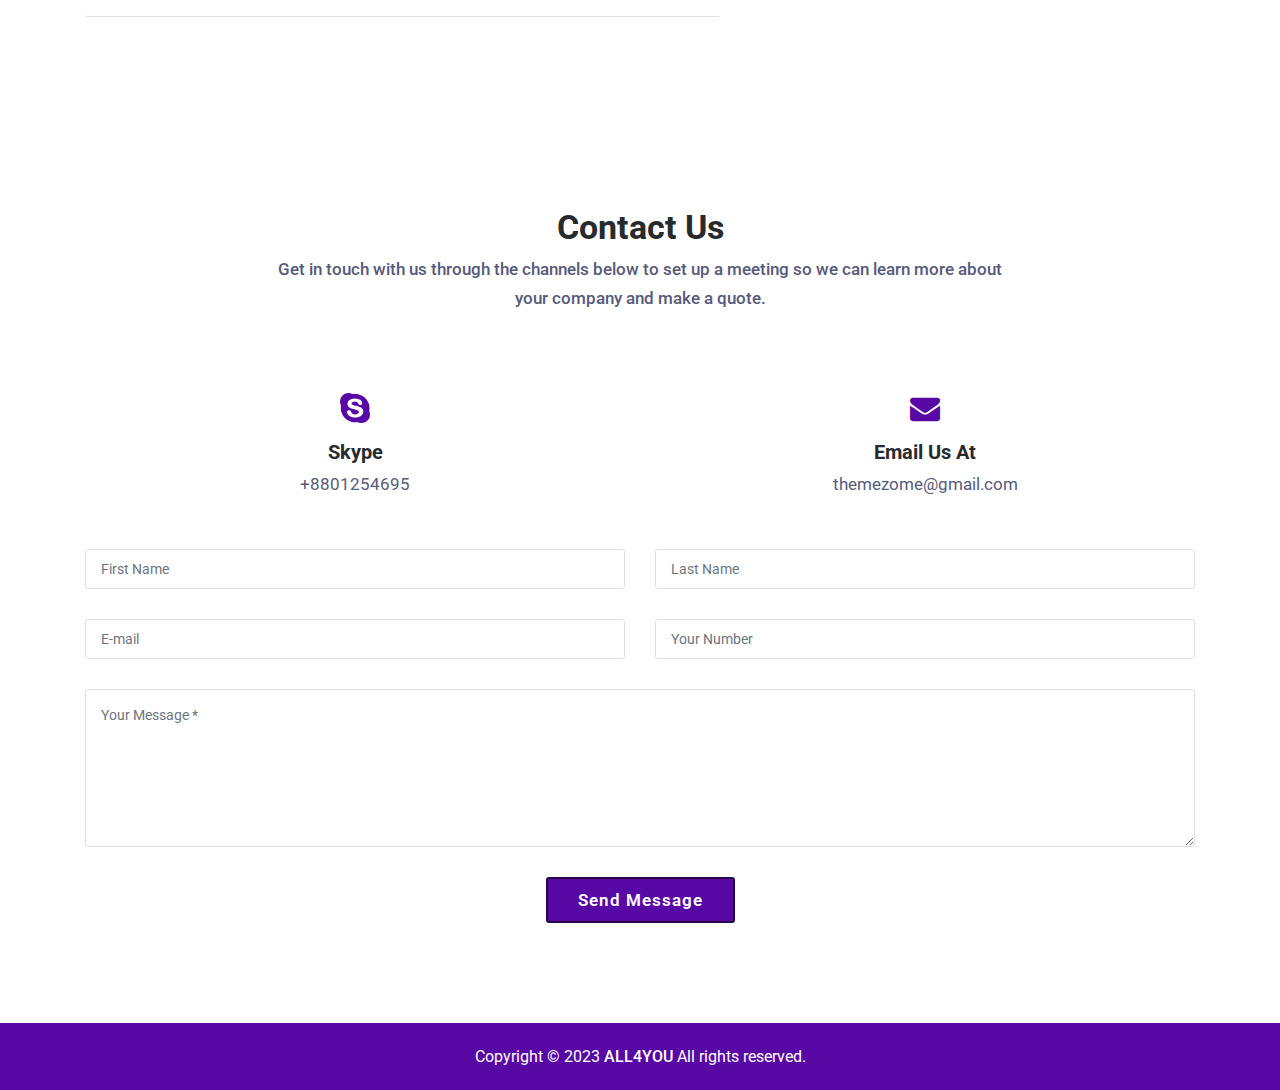
==== commit eb78153f: "troca de info de contato" ====
--- a/index.html
+++ b/index.html
@@ -762,10 +762,8 @@
                     <section class="contact-information">
                         <!-- Single Contact Info -->
                         <div class="single-contact-info text-center mb-50">
-                            <figure class="icon">
-                                <i class="fa fa-phone"></i>
-                            </figure>
-                            <h5 class="mb-1">Call Us On</h5>
+                            <img src="img/core-img/icons-skype.png" alt="" class="icon">
+                            <h5 class="mb-1">Skype</h5>
                             <p class="mb-0" aria-label="Phone number">+8801254695</p>
                         </div>
                     </section>
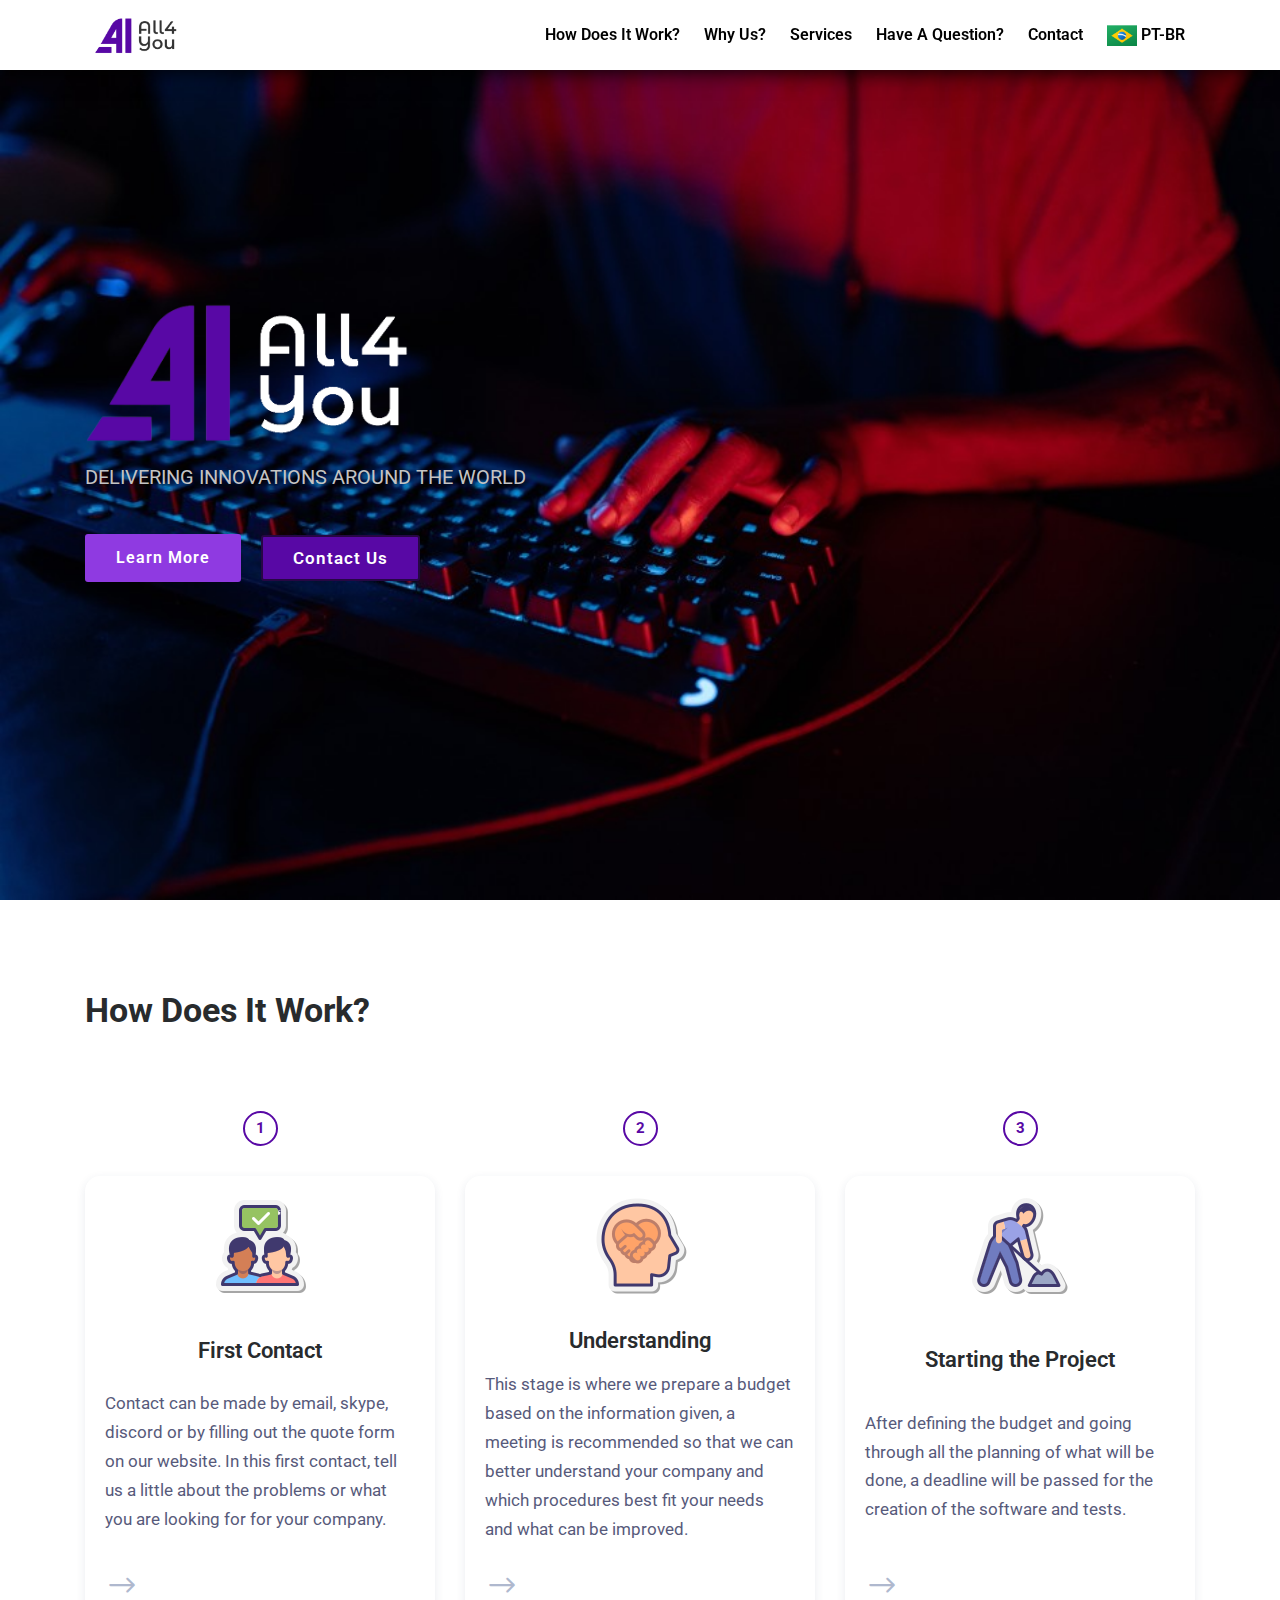
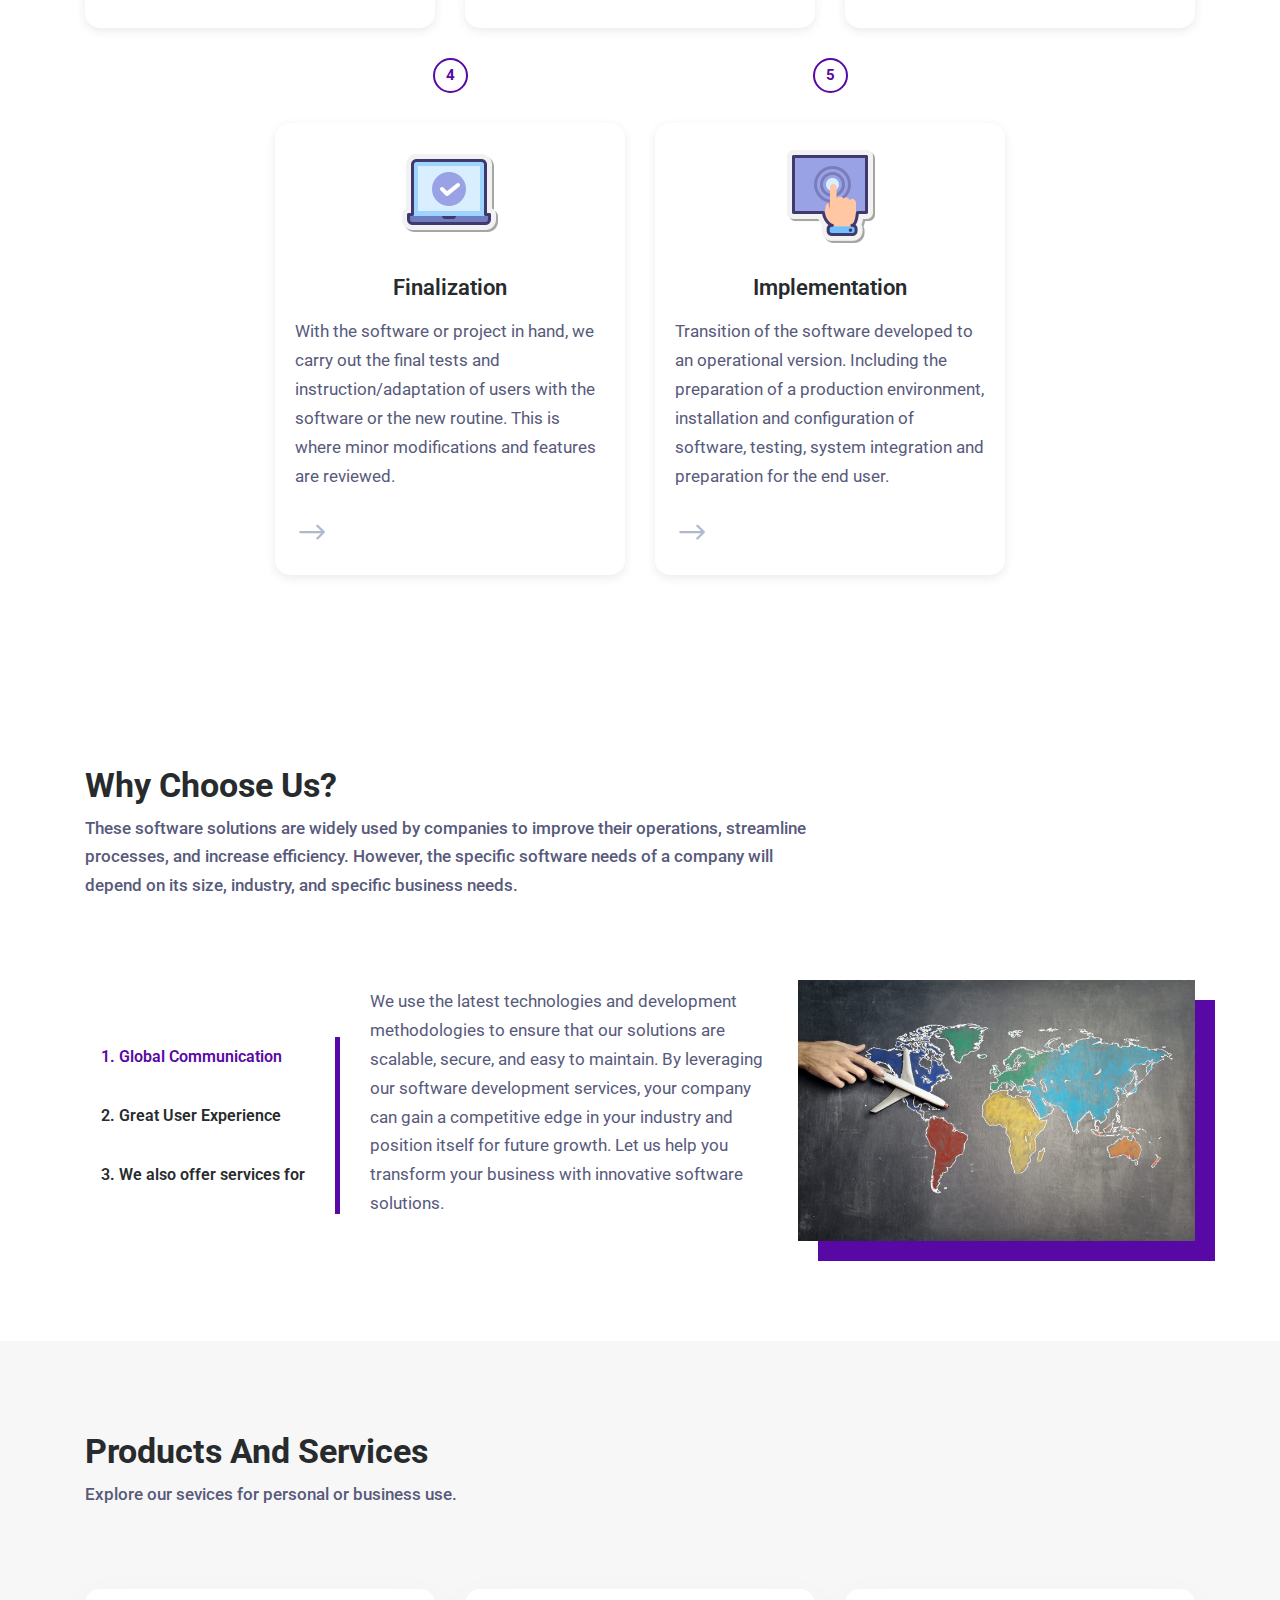
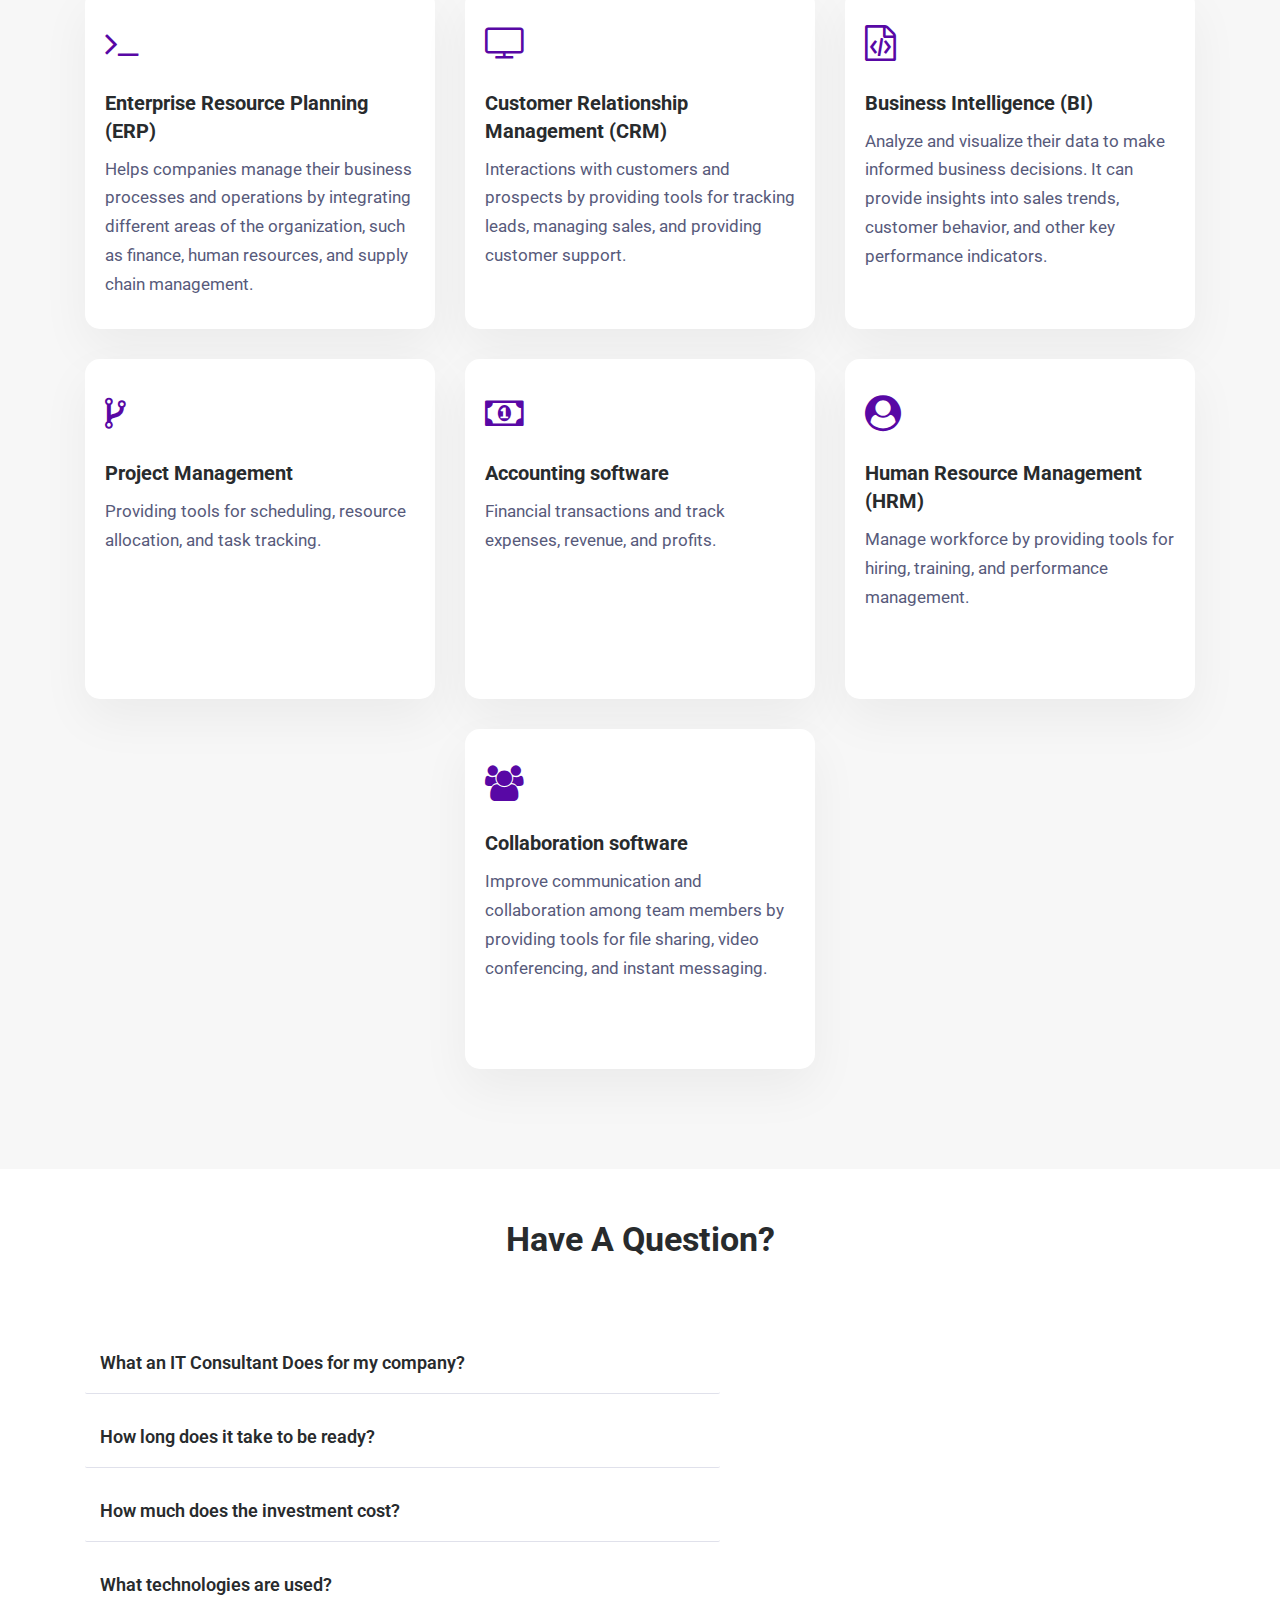
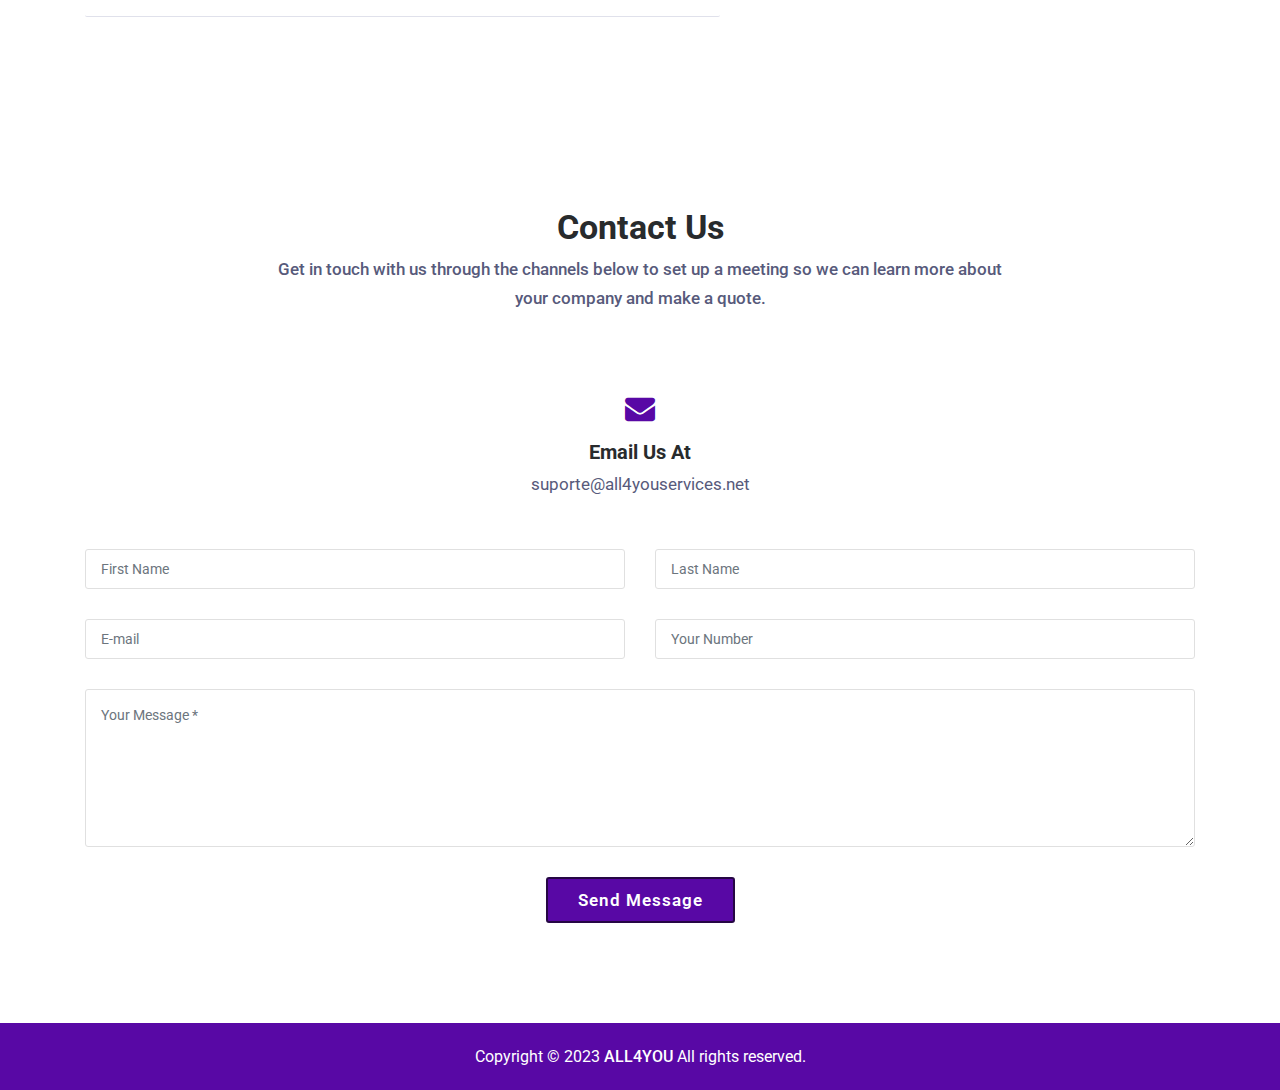
==== commit 2d22827c: "att email" ====
--- a/index.html
+++ b/index.html
@@ -758,19 +758,7 @@
             </div>
 
             <div class="row">
-                <article class="col-md-6">
-                    <section class="contact-information">
-                        <!-- Single Contact Info -->
-                        <div class="single-contact-info text-center mb-50">
-                            <img src="img/core-img/icons-skype.png" alt="" class="icon">
-                            <h5 class="mb-1">Skype</h5>
-                            <p class="mb-0" aria-label="Phone number">+8801254695</p>
-                        </div>
-                    </section>
-                </article>
-
-
-                <article class="col-md-6">
+                <article class="col-12">
                     <section class="contact-information">
                         <!-- Single Contact Info -->
                         <div class="single-contact-info text-center mb-50">
@@ -778,7 +766,7 @@
                                 <i class="fa fa-envelope"></i>
                             </figure>
                             <h5 class="mb-1">Email Us At</h5>
-                            <p class="mb-0" aria-label="Email address">themezome@gmail.com</p>
+                            <p class="mb-0" aria-label="Email address">suporte@all4youservices.net</p>
                         </div>
                     </section>
                 </article>
